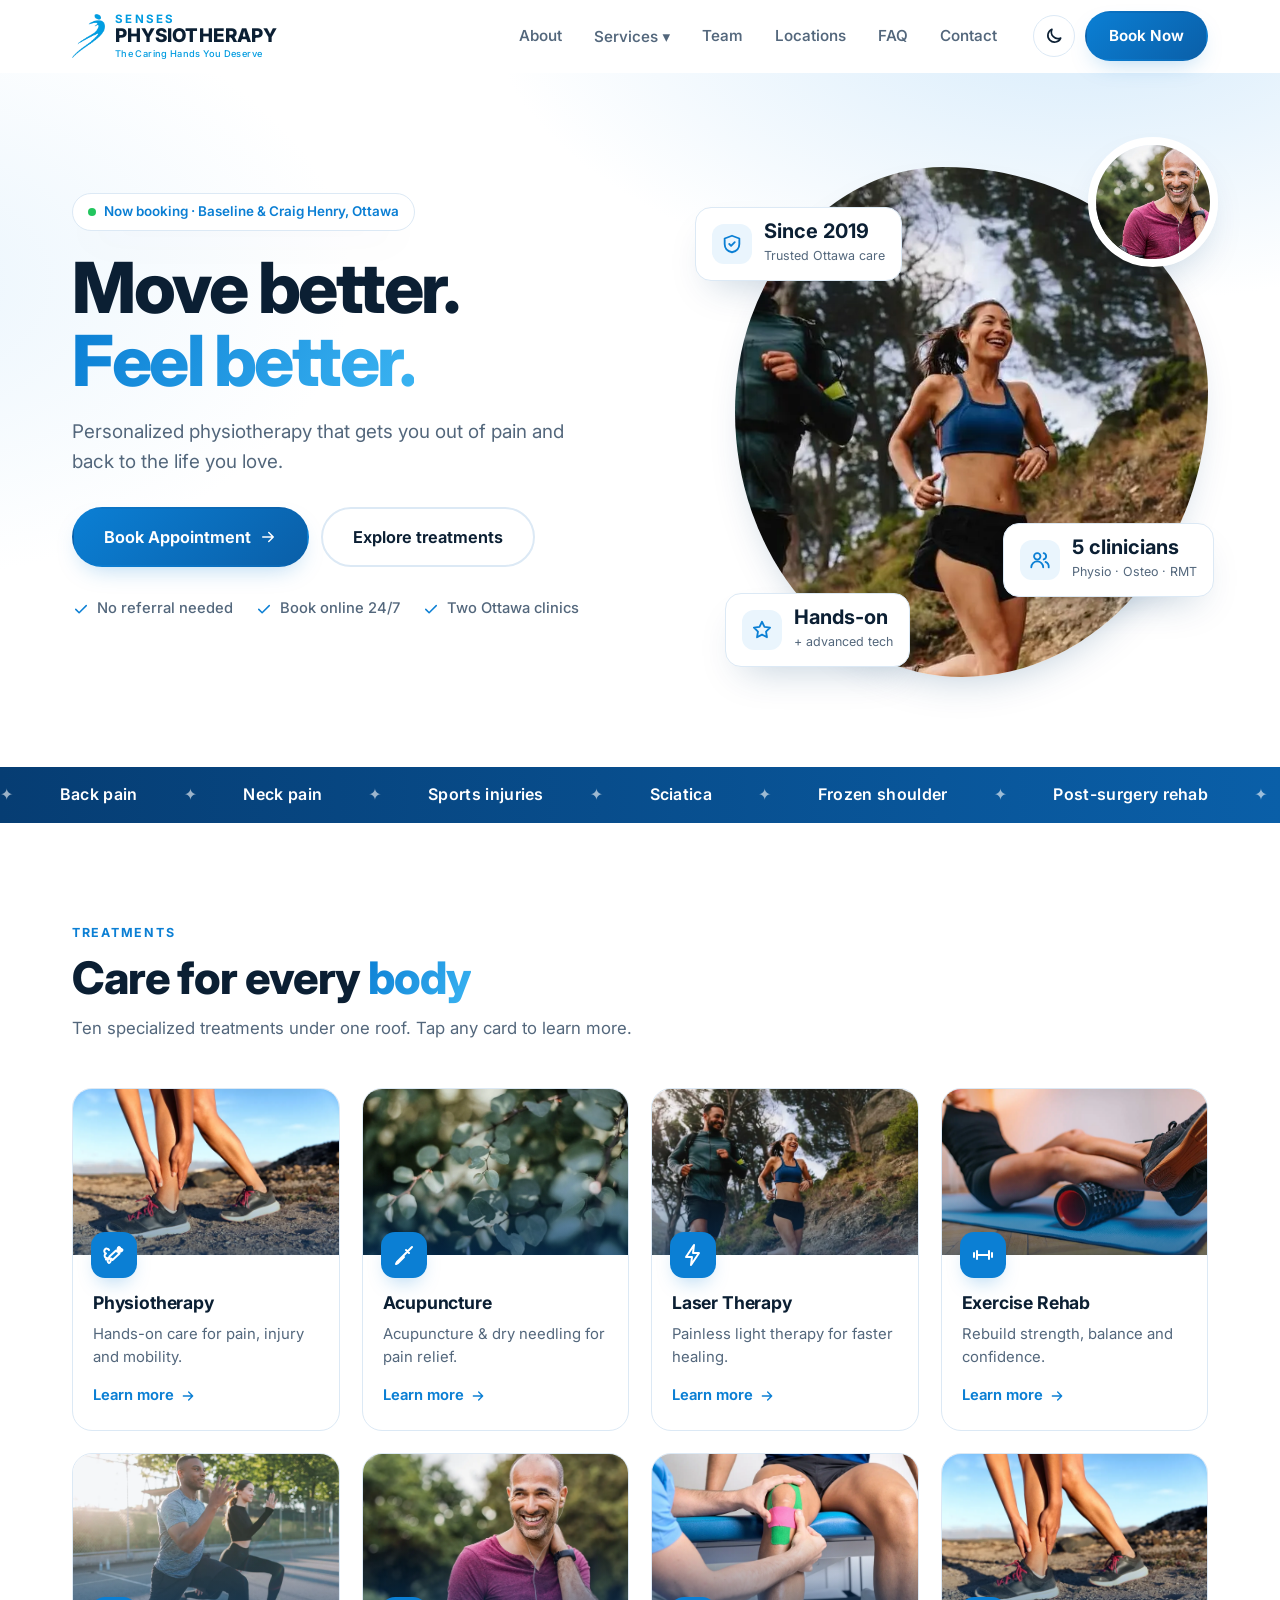
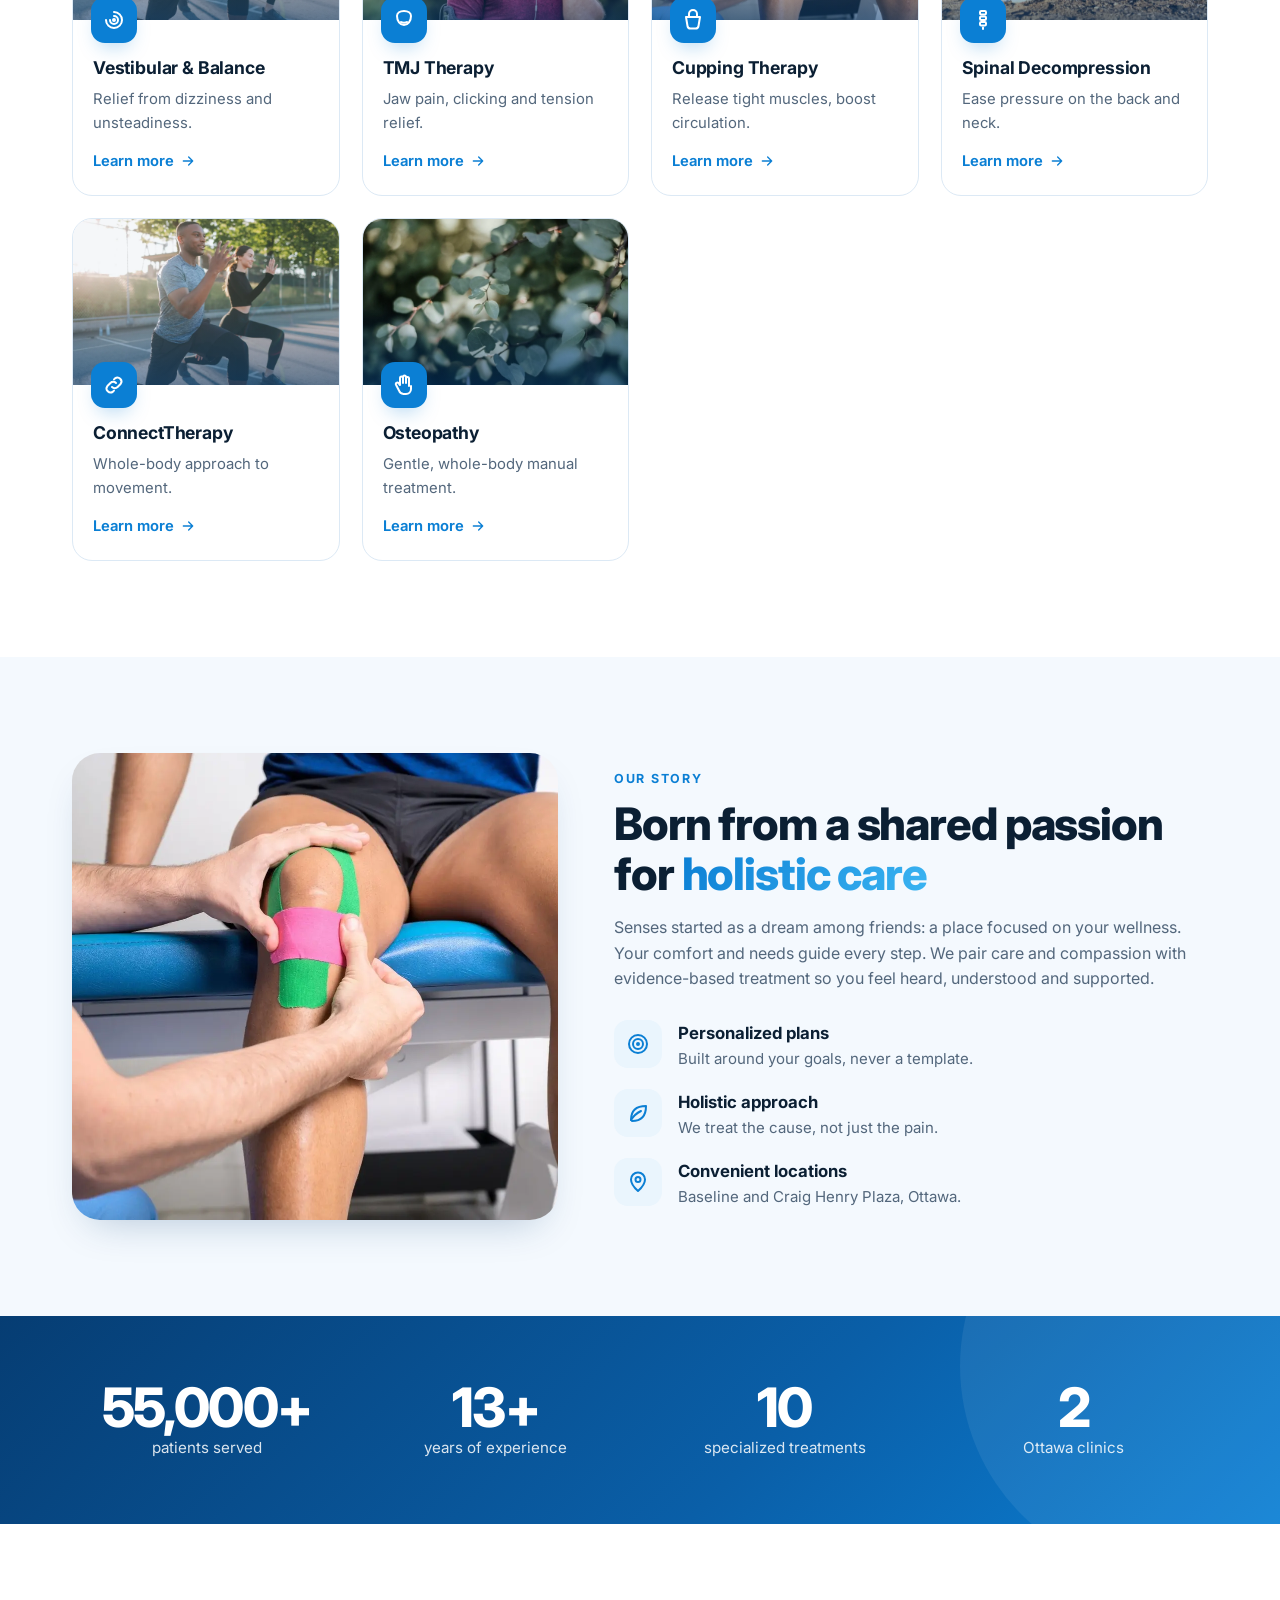
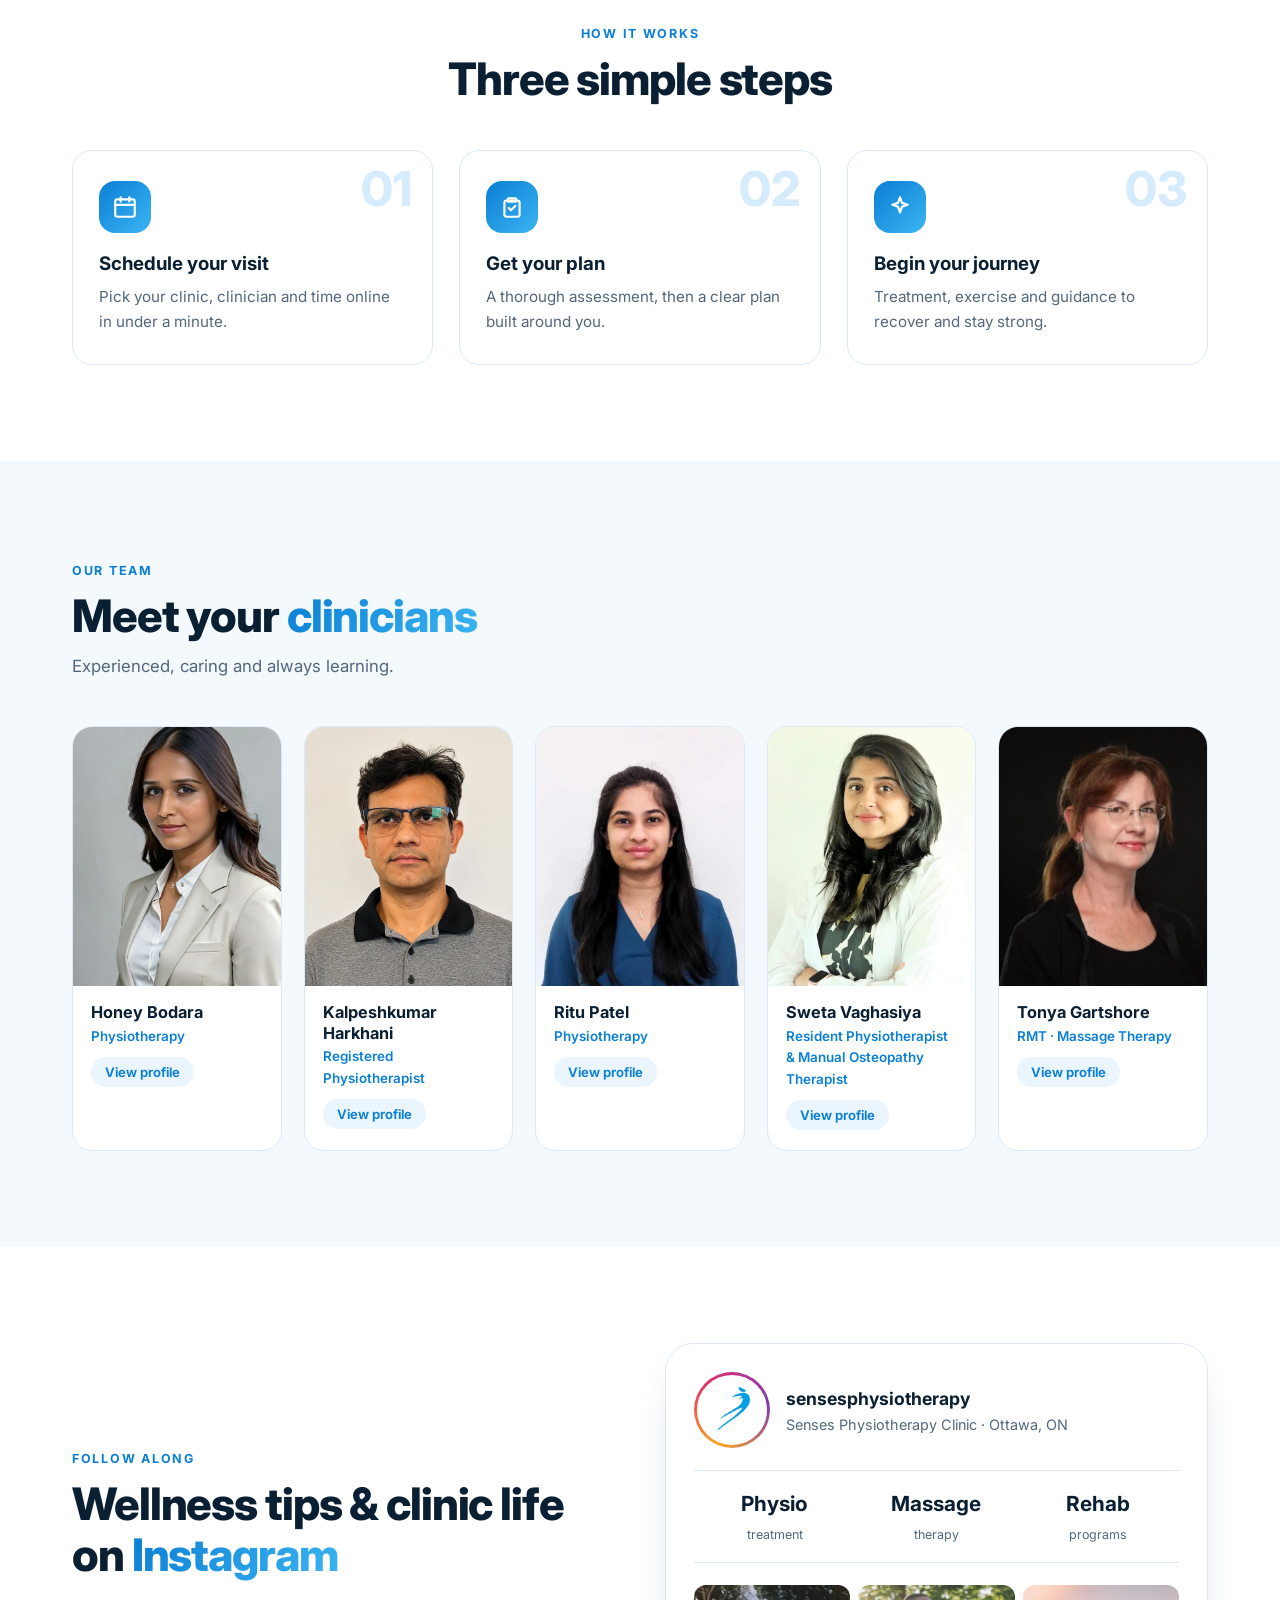
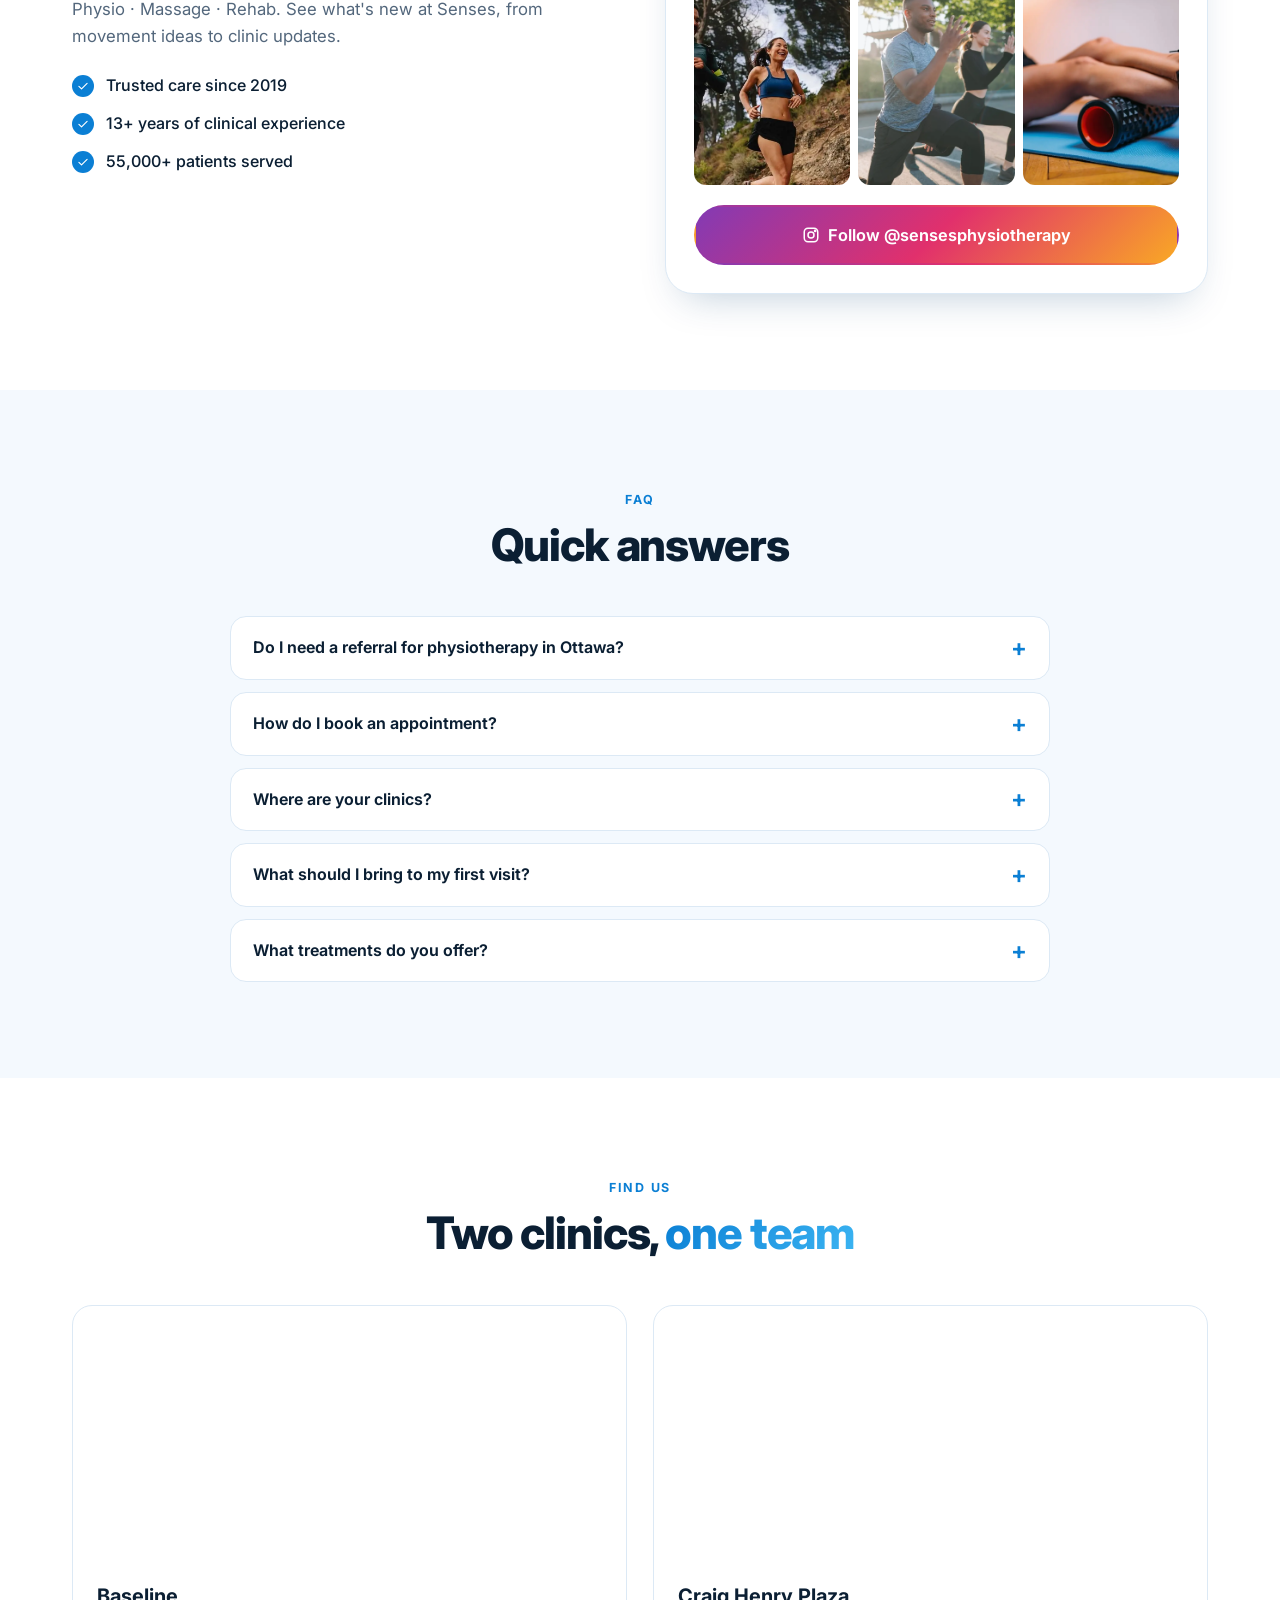
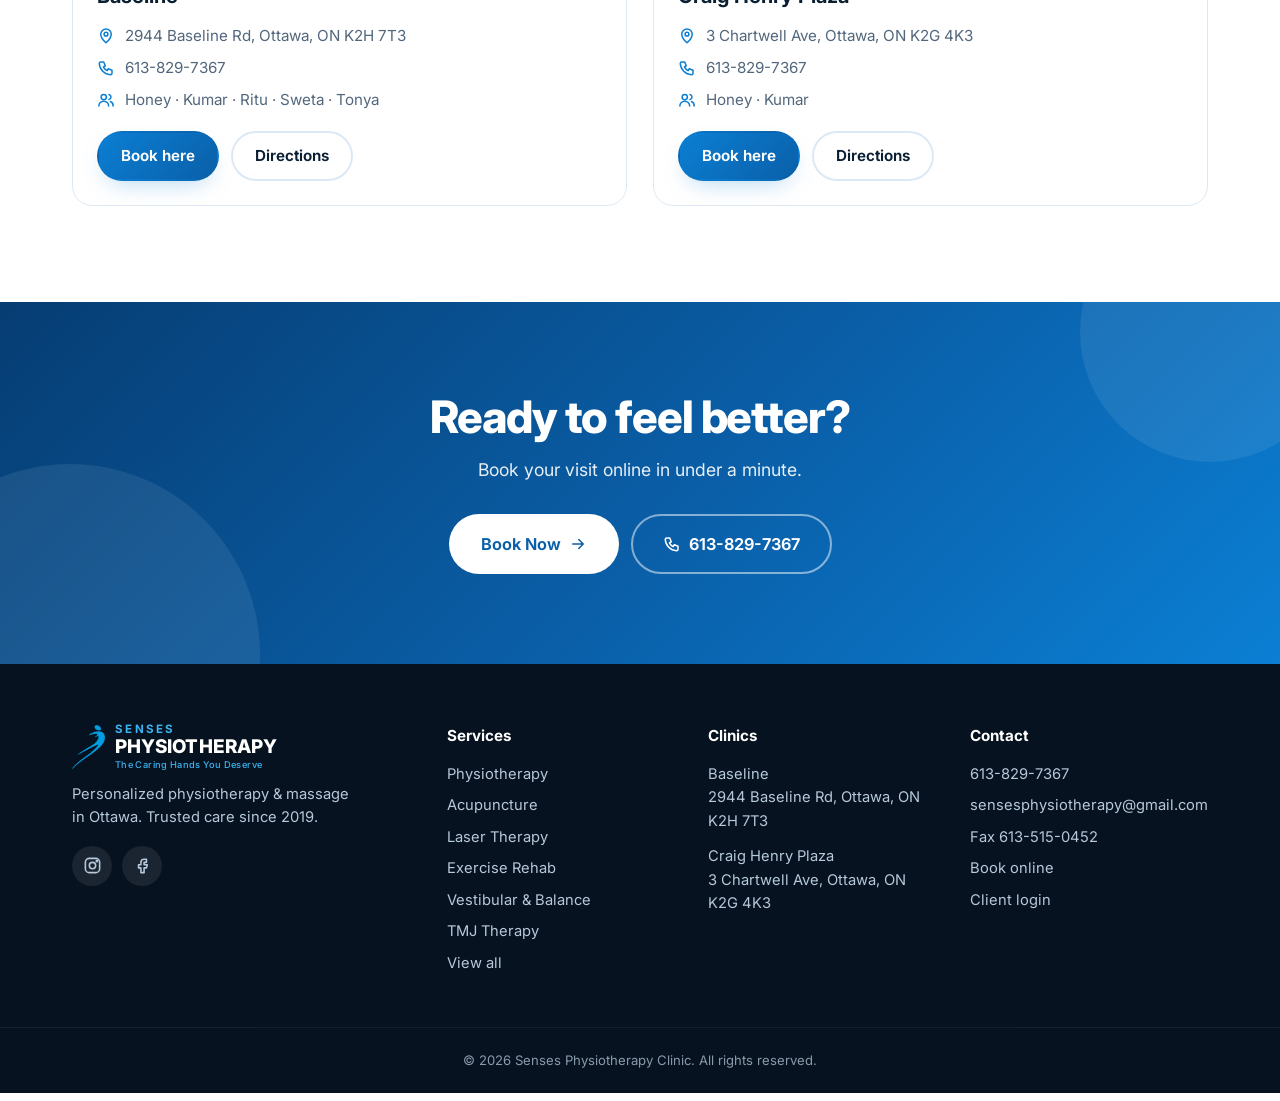
==== index.html @ a59016e7 "Modern Senses Physiotherapy website: blue theme, dark mode, service pages, SEO Co-Authored-By: Claud" ====
<!doctype html>
<html lang="en-CA" data-theme="light">
<head>
<meta charset="utf-8">
<meta name="viewport" content="width=device-width,initial-scale=1">
<title>Senses Physiotherapy Clinic | Physio, Massage &amp; Rehab in Ottawa</title>
<meta name="description" content="Senses Physiotherapy Clinic in Ottawa: physiotherapy, acupuncture, laser therapy, spinal decompression, osteopathy &amp; massage at Baseline and Craig Henry Plaza. Book online 24/7.">
<meta name="robots" content="index,follow,max-image-preview:large">
<link rel="canonical" href="https://sensesphysiotherapy.com/">
<meta name="theme-color" content="#0b7fd4">
<meta name="geo.region" content="CA-ON"><meta name="geo.placename" content="Ottawa">
<meta property="og:type" content="website"><meta property="og:site_name" content="Senses Physiotherapy Clinic">
<meta property="og:title" content="Senses Physiotherapy Clinic | Physio, Massage &amp; Rehab in Ottawa"><meta property="og:description" content="Senses Physiotherapy Clinic in Ottawa: physiotherapy, acupuncture, laser therapy, spinal decompression, osteopathy &amp; massage at Baseline and Craig Henry Plaza. Book online 24/7.">
<meta property="og:url" content="https://sensesphysiotherapy.com/"><meta property="og:image" content="https://sensesphysiotherapy.com/img/og.jpg">
<meta property="og:locale" content="en_CA">
<meta name="twitter:card" content="summary_large_image"><meta name="twitter:title" content="Senses Physiotherapy Clinic | Physio, Massage &amp; Rehab in Ottawa"><meta name="twitter:description" content="Senses Physiotherapy Clinic in Ottawa: physiotherapy, acupuncture, laser therapy, spinal decompression, osteopathy &amp; massage at Baseline and Craig Henry Plaza. Book online 24/7."><meta name="twitter:image" content="https://sensesphysiotherapy.com/img/og.jpg">
<link rel="icon" type="image/png" href="img/favicon.png"><link rel="apple-touch-icon" href="img/apple-touch-icon.png">
<link rel="preconnect" href="https://fonts.googleapis.com"><link rel="preconnect" href="https://fonts.gstatic.com" crossorigin>
<link rel="stylesheet" href="https://fonts.googleapis.com/css2?family=Inter:wght@400;500;600;700;800&display=swap">
<script>try{var t=localStorage.getItem('theme')||(matchMedia('(prefers-color-scheme: dark)').matches?'dark':'light');document.documentElement.setAttribute('data-theme',t)}catch(e){}</script>
<link rel="stylesheet" href="css/style.css">
<script type="application/ld+json">{"@context":"https://schema.org","@graph":[{"@type":["Physiotherapy","MedicalBusiness","LocalBusiness"],"@id":"https://sensesphysiotherapy.com/#baseline","name":"Senses Physiotherapy Clinic - Baseline","url":"https://sensesphysiotherapy.com","telephone":"+16138297367","email":"sensesphysiotherapy@gmail.com","image":"https://sensesphysiotherapy.com/img/og.jpg","logo":"https://sensesphysiotherapy.com/img/icon-512.png","priceRange":"$$","medicalSpecialty":"Physiotherapy","address":{"@type":"PostalAddress","streetAddress":"2944 Baseline Rd","addressLocality":"Ottawa","addressRegion":"ON","postalCode":"K2H 7T3","addressCountry":"CA"},"geo":{"@type":"GeoCoordinates","latitude":45.3323947,"longitude":-75.770038},"areaServed":["Ottawa","Nepean","Barrhaven","Kanata"],"sameAs":["https://www.instagram.com/sensesphysiotherapy/","https://www.facebook.com/profile.php?id=61566591580494"],"potentialAction":{"@type":"ReserveAction","target":"https://kumar.janeapp.com/","name":"Book an appointment"}},{"@type":["Physiotherapy","MedicalBusiness","LocalBusiness"],"@id":"https://sensesphysiotherapy.com/#craig-henry","name":"Senses Physiotherapy Clinic - Craig Henry Plaza","url":"https://sensesphysiotherapy.com","telephone":"+16138297367","email":"sensesphysiotherapy@gmail.com","image":"https://sensesphysiotherapy.com/img/og.jpg","logo":"https://sensesphysiotherapy.com/img/icon-512.png","priceRange":"$$","medicalSpecialty":"Physiotherapy","address":{"@type":"PostalAddress","streetAddress":"3 Chartwell Ave","addressLocality":"Ottawa","addressRegion":"ON","postalCode":"K2G 4K3","addressCountry":"CA"},"geo":{"@type":"GeoCoordinates","latitude":45.3357385,"longitude":-75.7992949},"areaServed":["Ottawa","Nepean","Barrhaven","Kanata"],"sameAs":["https://www.instagram.com/sensesphysiotherapy/","https://www.facebook.com/profile.php?id=61566591580494"],"potentialAction":{"@type":"ReserveAction","target":"https://kumar.janeapp.com/","name":"Book an appointment"}},{"@type":"WebSite","@id":"https://sensesphysiotherapy.com/#website","url":"https://sensesphysiotherapy.com","name":"Senses Physiotherapy Clinic","inLanguage":"en-CA"}]}</script><script type="application/ld+json">{"@context":"https://schema.org","@type":"FAQPage","mainEntity":[{"@type":"Question","name":"Do I need a referral for physiotherapy in Ottawa?","acceptedAnswer":{"@type":"Answer","text":"No. You can book directly online with a registered physiotherapist, no doctor's referral required. Some insurance plans have their own rules, so check yours."}},{"@type":"Question","name":"How do I book an appointment?","acceptedAnswer":{"@type":"Answer","text":"Tap Book Now, choose your clinic and clinician, then pick a time. Booking is available online 24/7 through our secure booking system."}},{"@type":"Question","name":"Where are your clinics?","acceptedAnswer":{"@type":"Answer","text":"Two Ottawa locations: Baseline (2944 Baseline Rd) and Craig Henry Plaza (3 Chartwell Ave)."}},{"@type":"Question","name":"What should I bring to my first visit?","acceptedAnswer":{"@type":"Answer","text":"Comfortable clothing, your health card, any imaging or reports, and your insurance details if you plan to claim."}},{"@type":"Question","name":"What treatments do you offer?","acceptedAnswer":{"@type":"Answer","text":"Physiotherapy, acupuncture, laser therapy, exercise rehab, vestibular & balance therapy, TMJ therapy, cupping, spinal decompression, ConnecTherapy and osteopathy, plus massage therapy."}}]}</script>
</head>
<body>
<a class="skip" href="#main">Skip to content</a><div id="progress"></div>
<header class="nav" id="top"><div class="wrap nav-in">
<a href="./" class="logo" aria-label="Senses Physiotherapy home"><img src="img/logo-mark.webp" width="32" height="42" alt=""><span class="lt"><i>SENSES</i><b>PHYSIOTHERAPY</b><small>The Caring Hands You Deserve</small></span></a>
<nav class="menu" id="menu" aria-label="Main">
<a href="./#about">About</a>
<div class="dd"><button aria-haspopup="true">Services ▾</button><div class="dd-panel"><a href="services/">All services</a><a href="services/physiotherapy/">Physiotherapy</a><a href="services/acupuncture-under-physiotherapy-practice/">Acupuncture</a><a href="services/laser-therapy/">Laser Therapy</a><a href="services/exercise-rehabilitation/">Exercise Rehab</a><a href="services/vestibular-and-balance-physiotherapy/">Vestibular &amp; Balance</a><a href="services/tmj-therapy-temporomandibular-jaw-joint/">TMJ Therapy</a><a href="services/cupping-therapy/">Cupping Therapy</a><a href="services/spinal-decompression-physiotherapy/">Spinal Decompression</a><a href="services/connecttherapy-concept-physiotherapy/">ConnectTherapy</a><a href="services/osteopathy/">Osteopathy</a></div></div>
<a href="./#team">Team</a><a href="./#locations">Locations</a><a href="./#faq">FAQ</a><a href="./#contact">Contact</a>
</nav>
<div class="nav-actions">
<button class="icon-btn" id="theme" aria-label="Toggle dark mode"><svg class="moon" viewBox="0 0 24 24" fill="none" stroke="currentColor" stroke-width="2" stroke-linecap="round" stroke-linejoin="round" aria-hidden="true"><path d="M20 14.5A8 8 0 019.5 4 8 8 0 1020 14.5z"/></svg><svg class="sun" viewBox="0 0 24 24" fill="none" stroke="currentColor" stroke-width="2" stroke-linecap="round" stroke-linejoin="round" aria-hidden="true"><circle cx="12" cy="12" r="4"/><path d="M12 2v2M12 20v2M4.9 4.9l1.4 1.4M17.7 17.7l1.4 1.4M2 12h2M20 12h2M4.9 19.1l1.4-1.4M17.7 6.3l1.4-1.4"/></svg></button>
<a class="btn btn-primary" href="https://kumar.janeapp.com/">Book Now</a>
<button class="icon-btn burger" id="burger" aria-label="Open menu" aria-expanded="false"><svg class="" viewBox="0 0 24 24" fill="none" stroke="currentColor" stroke-width="2" stroke-linecap="round" stroke-linejoin="round" aria-hidden="true"><path d="M4 7h16M4 12h16M4 17h16"/></svg></button>
</div></div></header>
<main id="main">
<section class="hero"><div class="wrap hero-in">
<div><p class="pill rv"><span class="dot"></span> Now booking · Baseline &amp; Craig Henry, Ottawa</p>
<h1 class="rv" style="--d:.08s">Move better.<br><span class="grad">Feel better.</span></h1>
<p class="lead rv" style="--d:.16s">Personalized physiotherapy that gets you out of pain and back to the life you love.</p>
<div class="cta-row rv" style="--d:.24s"><a class="btn btn-primary btn-lg" href="https://kumar.janeapp.com/">Book Appointment <svg class="" viewBox="0 0 24 24" fill="none" stroke="currentColor" stroke-width="2" stroke-linecap="round" stroke-linejoin="round" aria-hidden="true"><path d="M5 12h14M13 6l6 6-6 6"/></svg></a><a class="btn btn-ghost btn-lg" href="#services">Explore treatments</a></div>
<ul class="trust rv" style="--d:.32s"><li><svg class="" viewBox="0 0 24 24" fill="none" stroke="currentColor" stroke-width="2" stroke-linecap="round" stroke-linejoin="round" aria-hidden="true"><path d="M5 12.5l4.5 4.5L19 7.5"/></svg> No referral needed</li><li><svg class="" viewBox="0 0 24 24" fill="none" stroke="currentColor" stroke-width="2" stroke-linecap="round" stroke-linejoin="round" aria-hidden="true"><path d="M5 12.5l4.5 4.5L19 7.5"/></svg> Book online 24/7</li><li><svg class="" viewBox="0 0 24 24" fill="none" stroke="currentColor" stroke-width="2" stroke-linecap="round" stroke-linejoin="round" aria-hidden="true"><path d="M5 12.5l4.5 4.5L19 7.5"/></svg> Two Ottawa clinics</li></ul></div>
<div class="collage rv" style="--d:.15s"><div class="blob"><img src="img/photo4.webp" alt="Active adults exercising outdoors after physiotherapy" width="700" height="467" fetchpriority="high"></div>
<div class="mini"><img src="img/photo5.webp" alt="Smiling patient" width="130" height="130"></div>
<div class="chip c1"><span class="ic"><svg class="" viewBox="0 0 24 24" fill="none" stroke="currentColor" stroke-width="2" stroke-linecap="round" stroke-linejoin="round" aria-hidden="true"><path d="M12 3l8 3v6c0 5-3.5 8-8 9-4.5-1-8-4-8-9V6z"/><path d="M9 12l2 2 4-4"/></svg></span><div><b>Since 2019</b><span>Trusted Ottawa care</span></div></div>
<div class="chip c2"><span class="ic"><svg class="" viewBox="0 0 24 24" fill="none" stroke="currentColor" stroke-width="2" stroke-linecap="round" stroke-linejoin="round" aria-hidden="true"><circle cx="9" cy="8" r="3.5"/><path d="M2.5 20a6.5 6.5 0 0113 0M16 4.6a3.5 3.5 0 010 6.8M18 14a6 6 0 013.5 6"/></svg></span><div><b>5 clinicians</b><span>Physio · Osteo · RMT</span></div></div>
<div class="chip c3"><span class="ic"><svg class="" viewBox="0 0 24 24" fill="none" stroke="currentColor" stroke-width="2" stroke-linecap="round" stroke-linejoin="round" aria-hidden="true"><path d="M12 3l2.7 5.6 6.1.9-4.4 4.3 1 6.1L12 17l-5.4 2.9 1-6.1L3.2 9.5l6.1-.9z"/></svg></span><div><b>Hands-on</b><span>+ advanced tech</span></div></div></div>
</div></section>
<div class="marquee" aria-label="Conditions we treat"><div class="track"><span>Back pain</span><span>Neck pain</span><span>Sports injuries</span><span>Sciatica</span><span>Frozen shoulder</span><span>Post-surgery rehab</span><span>Dizziness & balance</span><span>Jaw pain (TMJ)</span><span>Arthritis</span><span>Tendinopathy</span><span>Posture</span><span>Stress & tension</span><span>Back pain</span><span>Neck pain</span><span>Sports injuries</span><span>Sciatica</span><span>Frozen shoulder</span><span>Post-surgery rehab</span><span>Dizziness & balance</span><span>Jaw pain (TMJ)</span><span>Arthritis</span><span>Tendinopathy</span><span>Posture</span><span>Stress & tension</span></div></div>

<section class="section" id="services"><div class="wrap">
<div class="head rv"><span class="eyebrow">Treatments</span><h2>Care for every <span class="grad">body</span></h2><p>Ten specialized treatments under one roof. Tap any card to learn more.</p></div>
<div class="grid svc"><article class="s-card rv" style="--d:0.00s"><div class="s-img"><img src="img/photo1.webp" alt="Athlete holding ankle in pain, a common physiotherapy case" width="700" height="450" loading="lazy"></div>
<div class="s-body"><span class="s-ic"><svg class="" viewBox="0 0 24 24" fill="none" stroke="currentColor" stroke-width="2" stroke-linecap="round" stroke-linejoin="round" aria-hidden="true"><path d="M7 7a2.5 2.5 0 10-3 3.5 2.5 2.5 0 103.5 3L14 7.5A2.5 2.5 0 1017 4a2.5 2.5 0 103.5 3 2.5 2.5 0 10-3 3.5L10.5 17A2.5 2.5 0 107 20a2.5 2.5 0 10-3-3.5"/></svg></span><h3><a href="services/physiotherapy/">Physiotherapy</a></h3><p>Hands-on care for pain, injury and mobility.</p><span class="more">Learn more <svg class="" viewBox="0 0 24 24" fill="none" stroke="currentColor" stroke-width="2" stroke-linecap="round" stroke-linejoin="round" aria-hidden="true"><path d="M5 12h14M13 6l6 6-6 6"/></svg></span></div></article>
<article class="s-card rv" style="--d:0.08s"><div class="s-img"><img src="img/photo3.webp" alt="Calm green leaves representing balance and healing" width="700" height="450" loading="lazy"></div>
<div class="s-body"><span class="s-ic"><svg class="" viewBox="0 0 24 24" fill="none" stroke="currentColor" stroke-width="2" stroke-linecap="round" stroke-linejoin="round" aria-hidden="true"><path d="M20 4l-9 9M14 7l3 3M11 13l-6 6-1 2 2-1 6-6"/></svg></span><h3><a href="services/acupuncture-under-physiotherapy-practice/">Acupuncture</a></h3><p>Acupuncture &amp; dry needling for pain relief.</p><span class="more">Learn more <svg class="" viewBox="0 0 24 24" fill="none" stroke="currentColor" stroke-width="2" stroke-linecap="round" stroke-linejoin="round" aria-hidden="true"><path d="M5 12h14M13 6l6 6-6 6"/></svg></span></div></article>
<article class="s-card rv" style="--d:0.16s"><div class="s-img"><img src="img/photo4.webp" alt="Two people jogging outdoors, active recovery after injury" width="700" height="450" loading="lazy"></div>
<div class="s-body"><span class="s-ic"><svg class="" viewBox="0 0 24 24" fill="none" stroke="currentColor" stroke-width="2" stroke-linecap="round" stroke-linejoin="round" aria-hidden="true"><path d="M13 2L5 14h6l-1 8 8-12h-6z"/></svg></span><h3><a href="services/laser-therapy/">Laser Therapy</a></h3><p>Painless light therapy for faster healing.</p><span class="more">Learn more <svg class="" viewBox="0 0 24 24" fill="none" stroke="currentColor" stroke-width="2" stroke-linecap="round" stroke-linejoin="round" aria-hidden="true"><path d="M5 12h14M13 6l6 6-6 6"/></svg></span></div></article>
<article class="s-card rv" style="--d:0.24s"><div class="s-img"><img src="img/photo2.webp" alt="Person using a foam roller on an exercise mat" width="700" height="450" loading="lazy"></div>
<div class="s-body"><span class="s-ic"><svg class="" viewBox="0 0 24 24" fill="none" stroke="currentColor" stroke-width="2" stroke-linecap="round" stroke-linejoin="round" aria-hidden="true"><path d="M6 8v8M3 10v4M18 8v8M21 10v4M6 12h12"/></svg></span><h3><a href="services/exercise-rehabilitation/">Exercise Rehab</a></h3><p>Rebuild strength, balance and confidence.</p><span class="more">Learn more <svg class="" viewBox="0 0 24 24" fill="none" stroke="currentColor" stroke-width="2" stroke-linecap="round" stroke-linejoin="round" aria-hidden="true"><path d="M5 12h14M13 6l6 6-6 6"/></svg></span></div></article>
<article class="s-card rv" style="--d:0.00s"><div class="s-img"><img src="img/photo6.webp" alt="Two people doing balanced lunges outdoors" width="700" height="450" loading="lazy"></div>
<div class="s-body"><span class="s-ic"><svg class="" viewBox="0 0 24 24" fill="none" stroke="currentColor" stroke-width="2" stroke-linecap="round" stroke-linejoin="round" aria-hidden="true"><path d="M12 12m-1 0a1 1 0 102 0 1 1 0 10-2 0M12 8a4 4 0 11-4 4M12 4a8 8 0 11-8 8"/></svg></span><h3><a href="services/vestibular-and-balance-physiotherapy/">Vestibular &amp; Balance</a></h3><p>Relief from dizziness and unsteadiness.</p><span class="more">Learn more <svg class="" viewBox="0 0 24 24" fill="none" stroke="currentColor" stroke-width="2" stroke-linecap="round" stroke-linejoin="round" aria-hidden="true"><path d="M5 12h14M13 6l6 6-6 6"/></svg></span></div></article>
<article class="s-card rv" style="--d:0.08s"><div class="s-img"><img src="img/photo5.webp" alt="Smiling man relaxed after jaw and neck treatment" width="700" height="450" loading="lazy"></div>
<div class="s-body"><span class="s-ic"><svg class="" viewBox="0 0 24 24" fill="none" stroke="currentColor" stroke-width="2" stroke-linecap="round" stroke-linejoin="round" aria-hidden="true"><path d="M5 8c0-3 3-5 7-5s7 2 7 5c0 5-3 9-7 9s-7-4-7-9z"/><path d="M9 14c1 1 5 1 6 0"/></svg></span><h3><a href="services/tmj-therapy-temporomandibular-jaw-joint/">TMJ Therapy</a></h3><p>Jaw pain, clicking and tension relief.</p><span class="more">Learn more <svg class="" viewBox="0 0 24 24" fill="none" stroke="currentColor" stroke-width="2" stroke-linecap="round" stroke-linejoin="round" aria-hidden="true"><path d="M5 12h14M13 6l6 6-6 6"/></svg></span></div></article>
<article class="s-card rv" style="--d:0.16s"><div class="s-img"><img src="img/photo7.webp" alt="Therapist applying kinesiology tape to a knee" width="700" height="450" loading="lazy"></div>
<div class="s-body"><span class="s-ic"><svg class="" viewBox="0 0 24 24" fill="none" stroke="currentColor" stroke-width="2" stroke-linecap="round" stroke-linejoin="round" aria-hidden="true"><path d="M5 9h14l-1.5 9a3 3 0 01-3 2.5h-5a3 3 0 01-3-2.5z"/><path d="M8 9V6a4 4 0 018 0v3"/></svg></span><h3><a href="services/cupping-therapy/">Cupping Therapy</a></h3><p>Release tight muscles, boost circulation.</p><span class="more">Learn more <svg class="" viewBox="0 0 24 24" fill="none" stroke="currentColor" stroke-width="2" stroke-linecap="round" stroke-linejoin="round" aria-hidden="true"><path d="M5 12h14M13 6l6 6-6 6"/></svg></span></div></article>
<article class="s-card rv" style="--d:0.24s"><div class="s-img"><img src="img/photo1.webp" alt="Person gripping a painful leg, back and leg pain relief" width="700" height="450" loading="lazy"></div>
<div class="s-body"><span class="s-ic"><svg class="" viewBox="0 0 24 24" fill="none" stroke="currentColor" stroke-width="2" stroke-linecap="round" stroke-linejoin="round" aria-hidden="true"><rect x="9" y="3" width="6" height="3.5" rx="1.2"/><rect x="9" y="8.5" width="6" height="3.5" rx="1.2"/><rect x="9" y="14" width="6" height="3.5" rx="1.2"/><path d="M12 19.5V21"/></svg></span><h3><a href="services/spinal-decompression-physiotherapy/">Spinal Decompression</a></h3><p>Ease pressure on the back and neck.</p><span class="more">Learn more <svg class="" viewBox="0 0 24 24" fill="none" stroke="currentColor" stroke-width="2" stroke-linecap="round" stroke-linejoin="round" aria-hidden="true"><path d="M5 12h14M13 6l6 6-6 6"/></svg></span></div></article>
<article class="s-card rv" style="--d:0.00s"><div class="s-img"><img src="img/photo6.webp" alt="Two people performing lunges, whole-body movement" width="700" height="450" loading="lazy"></div>
<div class="s-body"><span class="s-ic"><svg class="" viewBox="0 0 24 24" fill="none" stroke="currentColor" stroke-width="2" stroke-linecap="round" stroke-linejoin="round" aria-hidden="true"><path d="M10 14a4 4 0 005.6 0l3-3a4 4 0 00-5.6-5.6l-1 1M14 10a4 4 0 00-5.6 0l-3 3A4 4 0 0011 18.6l1-1"/></svg></span><h3><a href="services/connecttherapy-concept-physiotherapy/">ConnectTherapy</a></h3><p>Whole-body approach to movement.</p><span class="more">Learn more <svg class="" viewBox="0 0 24 24" fill="none" stroke="currentColor" stroke-width="2" stroke-linecap="round" stroke-linejoin="round" aria-hidden="true"><path d="M5 12h14M13 6l6 6-6 6"/></svg></span></div></article>
<article class="s-card rv" style="--d:0.08s"><div class="s-img"><img src="img/photo3.webp" alt="Soft green leaves symbolising gentle holistic care" width="700" height="450" loading="lazy"></div>
<div class="s-body"><span class="s-ic"><svg class="" viewBox="0 0 24 24" fill="none" stroke="currentColor" stroke-width="2" stroke-linecap="round" stroke-linejoin="round" aria-hidden="true"><path d="M8 12V5a1.5 1.5 0 013 0v5M11 10V4a1.5 1.5 0 013 0v6M14 10V5.5a1.5 1.5 0 013 0V13M8 12l-1.5-1.8a1.5 1.5 0 00-2.4 1.8L7 17.5A5 5 0 0011.5 21H14a5 5 0 005-5v-3"/></svg></span><h3><a href="services/osteopathy/">Osteopathy</a></h3><p>Gentle, whole-body manual treatment.</p><span class="more">Learn more <svg class="" viewBox="0 0 24 24" fill="none" stroke="currentColor" stroke-width="2" stroke-linecap="round" stroke-linejoin="round" aria-hidden="true"><path d="M5 12h14M13 6l6 6-6 6"/></svg></span></div></article></div></div></section>

<section class="section alt" id="about"><div class="wrap about">
<div class="about-img rv"><img src="img/photo7.webp" alt="Physiotherapist applying kinesiology tape to a patient's knee" width="700" height="467" loading="lazy"></div>
<div class="rv" style="--d:.1s"><span class="eyebrow">Our story</span><h2>Born from a shared passion for <span class="grad">holistic care</span></h2>
<p style="color:var(--mut);margin:16px 0">Senses started as a dream among friends: a place focused on your wellness. Your comfort and needs guide every step. We pair care and compassion with evidence-based treatment so you feel heard, understood and supported.</p>
<div class="points">
<div class="pt"><span class="ic"><svg class="" viewBox="0 0 24 24" fill="none" stroke="currentColor" stroke-width="2" stroke-linecap="round" stroke-linejoin="round" aria-hidden="true"><circle cx="12" cy="12" r="9"/><circle cx="12" cy="12" r="5"/><circle cx="12" cy="12" r="1"/></svg></span><div><h3>Personalized plans</h3><p>Built around your goals, never a template.</p></div></div>
<div class="pt"><span class="ic"><svg class="" viewBox="0 0 24 24" fill="none" stroke="currentColor" stroke-width="2" stroke-linecap="round" stroke-linejoin="round" aria-hidden="true"><path d="M5 19c0-9 5-14 15-14 0 10-5 15-14 15"/><path d="M5 19c3-5 6-7 10-9"/></svg></span><div><h3>Holistic approach</h3><p>We treat the cause, not just the pain.</p></div></div>
<div class="pt"><span class="ic"><svg class="" viewBox="0 0 24 24" fill="none" stroke="currentColor" stroke-width="2" stroke-linecap="round" stroke-linejoin="round" aria-hidden="true"><path d="M12 21s7-6.2 7-11.5A7 7 0 005 9.5C5 14.8 12 21 12 21z"/><circle cx="12" cy="9.5" r="2.5"/></svg></span><div><h3>Convenient locations</h3><p>Baseline and Craig Henry Plaza, Ottawa.</p></div></div></div></div>
</div></section>

<section class="stats"><div class="wrap stat-grid"><div class="rv"><b data-to="55000" data-suf="+">55,000+</b><span>patients served</span></div><div class="rv"><b data-to="13" data-suf="+">13+</b><span>years of experience</span></div><div class="rv"><b data-to="10" data-suf="">10</b><span>specialized treatments</span></div><div class="rv"><b data-to="2" data-suf="">2</b><span>Ottawa clinics</span></div></div></section>

<section class="section"><div class="wrap">
<div class="head center rv"><span class="eyebrow">How it works</span><h2>Three simple steps</h2></div>
<div class="steps">
<div class="step rv"><span class="ic"><svg class="" viewBox="0 0 24 24" fill="none" stroke="currentColor" stroke-width="2" stroke-linecap="round" stroke-linejoin="round" aria-hidden="true"><rect x="3" y="5" width="18" height="16" rx="2"/><path d="M3 10h18M8 3v4M16 3v4"/></svg></span><h3>Schedule your visit</h3><p>Pick your clinic, clinician and time online in under a minute.</p></div>
<div class="step rv" style="--d:.1s"><span class="ic"><svg class="" viewBox="0 0 24 24" fill="none" stroke="currentColor" stroke-width="2" stroke-linecap="round" stroke-linejoin="round" aria-hidden="true"><path d="M9 4h6a1 1 0 011 1v2H8V5a1 1 0 011-1z"/><rect x="5" y="6" width="14" height="15" rx="2"/><path d="M9 13l2 2 4-4"/></svg></span><h3>Get your plan</h3><p>A thorough assessment, then a clear plan built around you.</p></div>
<div class="step rv" style="--d:.2s"><span class="ic"><svg class="" viewBox="0 0 24 24" fill="none" stroke="currentColor" stroke-width="2" stroke-linecap="round" stroke-linejoin="round" aria-hidden="true"><path d="M12 3l1.8 5.2L19 10l-5.2 1.8L12 17l-1.8-5.2L5 10l5.2-1.8z"/></svg></span><h3>Begin your journey</h3><p>Treatment, exercise and guidance to recover and stay strong.</p></div>
</div></div></section>

<section class="section alt" id="team"><div class="wrap">
<div class="head rv"><span class="eyebrow">Our team</span><h2>Meet your <span class="grad">clinicians</span></h2><p>Experienced, caring and always learning.</p></div>
<div class="grid team"><article class="person rv" style="--d:0.00s"><div class="p-img"><img src="img/honey.webp" alt="Honey Bodara, Physiotherapy at Senses Physiotherapy Ottawa" width="320" height="416" loading="lazy"></div>
<div class="p-body"><h3>Honey Bodara</h3><div class="role">Physiotherapy</div><button data-bio="tpl-honey">View profile</button></div></article><article class="person rv" style="--d:0.08s"><div class="p-img"><img src="img/kalpesh.webp" alt="Kalpeshkumar Harkhani, Registered Physiotherapist at Senses Physiotherapy Ottawa" width="320" height="416" loading="lazy"></div>
<div class="p-body"><h3>Kalpeshkumar Harkhani</h3><div class="role">Registered Physiotherapist</div><button data-bio="tpl-kumar">View profile</button></div></article><article class="person rv" style="--d:0.16s"><div class="p-img"><img src="img/ritu.webp" alt="Ritu Patel, Physiotherapy at Senses Physiotherapy Ottawa" width="320" height="416" loading="lazy"></div>
<div class="p-body"><h3>Ritu Patel</h3><div class="role">Physiotherapy</div><button data-bio="tpl-ritu">View profile</button></div></article><article class="person rv" style="--d:0.24s"><div class="p-img"><img src="img/sweta.webp" alt="Sweta Vaghasiya, Resident Physiotherapist &amp; Manual Osteopathy Therapist at Senses Physiotherapy Ottawa" width="320" height="416" loading="lazy"></div>
<div class="p-body"><h3>Sweta Vaghasiya</h3><div class="role">Resident Physiotherapist &amp; Manual Osteopathy Therapist</div><button data-bio="tpl-sweta">View profile</button></div></article><article class="person rv" style="--d:0.32s"><div class="p-img"><img src="img/tonya.webp" alt="Tonya Gartshore, RMT · Massage Therapy at Senses Physiotherapy Ottawa" width="320" height="416" loading="lazy"></div>
<div class="p-body"><h3>Tonya Gartshore</h3><div class="role">RMT · Massage Therapy</div><button data-bio="tpl-tonya">View profile</button></div></article></div></div></section>
<dialog id="bio" aria-label="Clinician profile"><button class="icon-btn dlg-x" aria-label="Close"><svg class="" viewBox="0 0 24 24" fill="none" stroke="currentColor" stroke-width="2" stroke-linecap="round" stroke-linejoin="round" aria-hidden="true"><path d="M6 6l12 12M18 6L6 18"/></svg></button><div id="bio-body"></div></dialog><template id="tpl-honey"><div class="dlg"><img src="img/honey.webp" alt="Honey Bodara" width="320" height="416"><div class="dlg-b"><h3>Honey Bodara</h3><div class="role">Physiotherapy</div><div class="tags"><span>Physiotherapy</span><span>Fitness &amp; Health Promotion</span></div><p>Holds a bachelor&#x27;s degree in Physiotherapy and a Diploma in Fitness and Health Promotion. Dedicated to continually building skills and helping people carry out daily activities within their functional capacity, and supporting healthy individuals in reaching their performance goals.</p><p><b>Clinic:</b> Baseline · Craig Henry</p><a class="btn btn-primary" href="https://kumar.janeapp.com/">Book with us <svg class="" viewBox="0 0 24 24" fill="none" stroke="currentColor" stroke-width="2" stroke-linecap="round" stroke-linejoin="round" aria-hidden="true"><path d="M5 12h14M13 6l6 6-6 6"/></svg></a></div></div></template><template id="tpl-kumar"><div class="dlg"><img src="img/kalpesh.webp" alt="Kalpeshkumar Harkhani" width="320" height="416"><div class="dlg-b"><h3>Kalpeshkumar Harkhani</h3><div class="role">Registered Physiotherapist</div><div class="tags"><span>Orthopedics</span><span>Neurological</span><span>Geriatrics</span><span>Pediatrics</span><span>Acupuncture</span><span>Dry Needling</span><span>Cupping</span><span>Kinesiology Taping</span><span>Mulligan &amp; McKenzie</span></div><p>Kumar is a Registered Physiotherapist with extensive clinical experience in Canada, committed to evidence-based, personalized treatment plans that help patients reach their rehabilitation goals.</p><p>He has treated arthritis, joint-replacement recovery, sciatica, frozen shoulder, tendinopathies, carpal tunnel, stroke, spinal cord injuries, spondylosis, TMJ and more, always treating the body as one connected system.</p><p>Bachelor of Physiotherapy (India, 2006) with advanced Canadian certifications in Acupuncture, Functional Dry Needling, Traditional Cupping, Kinesiology Taping, and Mulligan and McKenzie techniques.</p><p><b>Clinic:</b> Baseline · Craig Henry</p><a class="btn btn-primary" href="https://kumar.janeapp.com/">Book with us <svg class="" viewBox="0 0 24 24" fill="none" stroke="currentColor" stroke-width="2" stroke-linecap="round" stroke-linejoin="round" aria-hidden="true"><path d="M5 12h14M13 6l6 6-6 6"/></svg></a></div></div></template><template id="tpl-ritu"><div class="dlg"><img src="img/ritu.webp" alt="Ritu Patel" width="320" height="416"><div class="dlg-b"><h3>Ritu Patel</h3><div class="role">Physiotherapy</div><div class="tags"><span>Manual Therapy</span><span>Exercise Prescription</span><span>Orthotics &amp; Bracing</span><span>Compression Fitting</span><span>Cupping</span><span>Acupuncture</span><span>Dry Needling</span><span>Vestibular Rehab</span></div><p>Graduated with a Bachelor of Physiotherapy in 2016. Expertise in manual therapy, exercise prescription and comprehensive orthotics assessments, including compression stocking fittings, cupping and taping.</p><p>Her client-centred approach helps reduce pain and improve daily function, empowering clients to take an active part in their own self-management.</p><p><b>Clinic:</b> Baseline</p><a class="btn btn-primary" href="https://kumar.janeapp.com/">Book with us <svg class="" viewBox="0 0 24 24" fill="none" stroke="currentColor" stroke-width="2" stroke-linecap="round" stroke-linejoin="round" aria-hidden="true"><path d="M5 12h14M13 6l6 6-6 6"/></svg></a></div></div></template><template id="tpl-sweta"><div class="dlg"><img src="img/sweta.webp" alt="Sweta Vaghasiya" width="320" height="416"><div class="dlg-b"><h3>Sweta Vaghasiya</h3><div class="role">Resident Physiotherapist &amp; Manual Osteopathy Therapist</div><div class="tags"><span>Osteopathy</span><span>Physiotherapy</span><span>Neuro rehab</span><span>Post-surgical rehab</span><span>Pediatric</span></div><p>Over six years of clinical experience in multi-specialty hospitals and rehabilitation settings. Experienced in orthopedic and neurological conditions, post-surgical rehab, chronic pain and neurorehabilitation.</p><p>Strong background in manual therapy, therapeutic exercise, postural correction and pediatric neurodevelopmental therapy. Her approach is patient-centred and evidence-based, with hands-on technique, movement therapy and education.</p><p><b>Clinic:</b> Baseline</p><a class="btn btn-primary" href="https://kumar.janeapp.com/">Book with us <svg class="" viewBox="0 0 24 24" fill="none" stroke="currentColor" stroke-width="2" stroke-linecap="round" stroke-linejoin="round" aria-hidden="true"><path d="M5 12h14M13 6l6 6-6 6"/></svg></a></div></div></template><template id="tpl-tonya"><div class="dlg"><img src="img/tonya.webp" alt="Tonya Gartshore" width="320" height="416"><div class="dlg-b"><h3>Tonya Gartshore</h3><div class="role">RMT · Massage Therapy</div><div class="tags"><span>Stress &amp; tension</span><span>Relaxation</span><span>Sports</span><span>Myofascial</span><span>Prenatal</span><span>All ages</span></div><p>Experienced Registered Massage Therapist with over 20 years in practice, working in Ottawa West for the past ten years. Graduate of Algonquin College&#x27;s Massage Therapy Intensive program and Toronto&#x27;s Shiatsu School of Canada diploma program.</p><p>Alongside Senses Physio, she also has her own practice, TG Massage Therapy, on Greenbank Rd.</p><p><b>Clinic:</b> Baseline</p><a class="btn btn-primary" href="https://kumar.janeapp.com/">Book with us <svg class="" viewBox="0 0 24 24" fill="none" stroke="currentColor" stroke-width="2" stroke-linecap="round" stroke-linejoin="round" aria-hidden="true"><path d="M5 12h14M13 6l6 6-6 6"/></svg></a></div></div></template>

<section class="section" id="community"><div class="wrap insta">
<div class="rv"><span class="eyebrow">Follow along</span><h2>Wellness tips &amp; clinic life on <span class="grad">Instagram</span></h2>
<p style="color:var(--mut);margin:16px 0 24px;font-size:1.05rem">Physio · Massage · Rehab. See what's new at Senses, from movement ideas to clinic updates.</p>
<ul class="checks"><li><svg class="" viewBox="0 0 24 24" fill="none" stroke="currentColor" stroke-width="2" stroke-linecap="round" stroke-linejoin="round" aria-hidden="true"><path d="M5 12.5l4.5 4.5L19 7.5"/></svg>Trusted care since 2019</li><li><svg class="" viewBox="0 0 24 24" fill="none" stroke="currentColor" stroke-width="2" stroke-linecap="round" stroke-linejoin="round" aria-hidden="true"><path d="M5 12.5l4.5 4.5L19 7.5"/></svg>13+ years of clinical experience</li><li><svg class="" viewBox="0 0 24 24" fill="none" stroke="currentColor" stroke-width="2" stroke-linecap="round" stroke-linejoin="round" aria-hidden="true"><path d="M5 12.5l4.5 4.5L19 7.5"/></svg>55,000+ patients served</li></ul></div>
<div class="ig-card rv" style="--d:.12s"><div class="ig-top"><div class="ig-av"><img src="img/logo-mark.webp" alt="Senses Physiotherapy logo" width="70" height="70" loading="lazy"></div><div><b>sensesphysiotherapy</b><span>Senses Physiotherapy Clinic · Ottawa, ON</span></div></div>
<div class="ig-nums"><div><b>Physio</b><span>treatment</span></div><div><b>Massage</b><span>therapy</span></div><div><b>Rehab</b><span>programs</span></div></div>
<div class="ig-tiles"><a href="https://www.instagram.com/sensesphysiotherapy/" rel="noopener" aria-label="Instagram post"><img src="img/photo4.webp" alt="" width="200" height="200" loading="lazy"></a><a href="https://www.instagram.com/sensesphysiotherapy/" rel="noopener" aria-label="Instagram post"><img src="img/photo6.webp" alt="" width="200" height="200" loading="lazy"></a><a href="https://www.instagram.com/sensesphysiotherapy/" rel="noopener" aria-label="Instagram post"><img src="img/photo2.webp" alt="" width="200" height="200" loading="lazy"></a></div>
<a class="btn btn-ig btn-lg" href="https://www.instagram.com/sensesphysiotherapy/" rel="noopener"><svg class="" viewBox="0 0 24 24" fill="none" stroke="currentColor" stroke-width="2" stroke-linecap="round" stroke-linejoin="round" aria-hidden="true"><rect x="3" y="3" width="18" height="18" rx="5"/><circle cx="12" cy="12" r="4"/><circle cx="17.5" cy="6.5" r=".8" fill="currentColor"/></svg> Follow @sensesphysiotherapy</a></div>
</div></section>

<section class="section alt" id="faq"><div class="wrap"><div class="head center rv"><span class="eyebrow">FAQ</span><h2>Quick answers</h2></div>
<div class="faq"><details class='rv'><summary>Do I need a referral for physiotherapy in Ottawa?</summary><p>No. You can book directly online with a registered physiotherapist, no doctor&#x27;s referral required. Some insurance plans have their own rules, so check yours.</p></details><details class='rv'><summary>How do I book an appointment?</summary><p>Tap Book Now, choose your clinic and clinician, then pick a time. Booking is available online 24/7 through our secure booking system.</p></details><details class='rv'><summary>Where are your clinics?</summary><p>Two Ottawa locations: Baseline (2944 Baseline Rd) and Craig Henry Plaza (3 Chartwell Ave).</p></details><details class='rv'><summary>What should I bring to my first visit?</summary><p>Comfortable clothing, your health card, any imaging or reports, and your insurance details if you plan to claim.</p></details><details class='rv'><summary>What treatments do you offer?</summary><p>Physiotherapy, acupuncture, laser therapy, exercise rehab, vestibular &amp; balance therapy, TMJ therapy, cupping, spinal decompression, ConnecTherapy and osteopathy, plus massage therapy.</p></details></div></div></section>

<section class="section" id="locations"><div class="wrap"><div class="head center rv"><span class="eyebrow">Find us</span><h2>Two clinics, <span class="grad">one team</span></h2></div>
<div class="grid locs">
<article class="loc rv"><iframe loading="lazy" title="Map: Senses Physiotherapy Baseline" src="https://maps.google.com/maps?q=2944+Baseline+Rd+Ottawa+ON&amp;output=embed" referrerpolicy="no-referrer-when-downgrade"></iframe>
<div class="loc-b"><h3>Baseline</h3><ul><li><svg class="" viewBox="0 0 24 24" fill="none" stroke="currentColor" stroke-width="2" stroke-linecap="round" stroke-linejoin="round" aria-hidden="true"><path d="M12 21s7-6.2 7-11.5A7 7 0 005 9.5C5 14.8 12 21 12 21z"/><circle cx="12" cy="9.5" r="2.5"/></svg>2944 Baseline Rd, Ottawa, ON K2H 7T3</li><li><svg class="" viewBox="0 0 24 24" fill="none" stroke="currentColor" stroke-width="2" stroke-linecap="round" stroke-linejoin="round" aria-hidden="true"><path d="M5 4h4l2 5-2.5 1.5a11 11 0 005 5L15 13l5 2v4a2 2 0 01-2 2A16 16 0 013 6a2 2 0 012-2z"/></svg><a href="tel:+16138297367">613-829-7367</a></li><li><svg class="" viewBox="0 0 24 24" fill="none" stroke="currentColor" stroke-width="2" stroke-linecap="round" stroke-linejoin="round" aria-hidden="true"><circle cx="9" cy="8" r="3.5"/><path d="M2.5 20a6.5 6.5 0 0113 0M16 4.6a3.5 3.5 0 010 6.8M18 14a6 6 0 013.5 6"/></svg>Honey · Kumar · Ritu · Sweta · Tonya</li></ul>
<div class="cta-row"><a class="btn btn-primary" href="https://kumar.janeapp.com/locations/baseline-senses-physiotherapy-clinic/book">Book here</a><a class="btn btn-ghost" href="https://www.google.com/maps/place/Senses+Physiotherapy+Clinic/@45.3323947,-75.7726129,17z" rel="noopener">Directions</a></div></div></article>
<article class="loc rv" style="--d:.1s"><iframe loading="lazy" title="Map: Senses Physiotherapy Craig Henry Plaza" src="https://maps.google.com/maps?q=3+Chartwell+Ave+Ottawa+ON&amp;output=embed" referrerpolicy="no-referrer-when-downgrade"></iframe>
<div class="loc-b"><h3>Craig Henry Plaza</h3><ul><li><svg class="" viewBox="0 0 24 24" fill="none" stroke="currentColor" stroke-width="2" stroke-linecap="round" stroke-linejoin="round" aria-hidden="true"><path d="M12 21s7-6.2 7-11.5A7 7 0 005 9.5C5 14.8 12 21 12 21z"/><circle cx="12" cy="9.5" r="2.5"/></svg>3 Chartwell Ave, Ottawa, ON K2G 4K3</li><li><svg class="" viewBox="0 0 24 24" fill="none" stroke="currentColor" stroke-width="2" stroke-linecap="round" stroke-linejoin="round" aria-hidden="true"><path d="M5 4h4l2 5-2.5 1.5a11 11 0 005 5L15 13l5 2v4a2 2 0 01-2 2A16 16 0 013 6a2 2 0 012-2z"/></svg><a href="tel:+16138297367">613-829-7367</a></li><li><svg class="" viewBox="0 0 24 24" fill="none" stroke="currentColor" stroke-width="2" stroke-linecap="round" stroke-linejoin="round" aria-hidden="true"><circle cx="9" cy="8" r="3.5"/><path d="M2.5 20a6.5 6.5 0 0113 0M16 4.6a3.5 3.5 0 010 6.8M18 14a6 6 0 013.5 6"/></svg>Honey · Kumar</li></ul>
<div class="cta-row"><a class="btn btn-primary" href="https://kumar.janeapp.com/locations/craig-henry-plaza-senses-physiotherapy-clinic/book">Book here</a><a class="btn btn-ghost" href="https://www.google.com/maps/place/Senses+Physiotherapy+Clinic/@45.3357385,-75.8018698,17z" rel="noopener">Directions</a></div></div></article>
</div></div></section>
<section class="final"><div class="wrap rv"><h2>Ready to feel better?</h2><p>Book your visit online in under a minute.</p><div class="cta-row"><a class="btn btn-light btn-lg" href="https://kumar.janeapp.com/">Book Now <svg class="" viewBox="0 0 24 24" fill="none" stroke="currentColor" stroke-width="2" stroke-linecap="round" stroke-linejoin="round" aria-hidden="true"><path d="M5 12h14M13 6l6 6-6 6"/></svg></a><a class="btn btn-outline-light btn-lg" href="tel:+16138297367"><svg class="" viewBox="0 0 24 24" fill="none" stroke="currentColor" stroke-width="2" stroke-linecap="round" stroke-linejoin="round" aria-hidden="true"><path d="M5 4h4l2 5-2.5 1.5a11 11 0 005 5L15 13l5 2v4a2 2 0 01-2 2A16 16 0 013 6a2 2 0 012-2z"/></svg> 613-829-7367</a></div></div></section></main><footer id="contact"><div class="wrap foot">
<div><a href="./" class="logo"><img src="img/logo-mark.webp" width="32" height="42" alt="" loading="lazy"><span class="lt"><i>SENSES</i><b>PHYSIOTHERAPY</b><small>The Caring Hands You Deserve</small></span></a>
<p style="margin-top:14px;max-width:290px">Personalized physiotherapy &amp; massage in Ottawa. Trusted care since 2019.</p>
<div class="socials"><a href="https://www.instagram.com/sensesphysiotherapy/" aria-label="Instagram" rel="noopener"><svg class="" viewBox="0 0 24 24" fill="none" stroke="currentColor" stroke-width="2" stroke-linecap="round" stroke-linejoin="round" aria-hidden="true"><rect x="3" y="3" width="18" height="18" rx="5"/><circle cx="12" cy="12" r="4"/><circle cx="17.5" cy="6.5" r=".8" fill="currentColor"/></svg></a><a href="https://www.facebook.com/profile.php?id=61566591580494" aria-label="Facebook" rel="noopener"><svg class="" viewBox="0 0 24 24" fill="none" stroke="currentColor" stroke-width="2" stroke-linecap="round" stroke-linejoin="round" aria-hidden="true"><path d="M14 8h3V4h-3a4 4 0 00-4 4v3H7v4h3v6h4v-6h3l1-4h-4V8z"/></svg></a></div></div>
<div><h4>Services</h4><ul><li><a href="services/physiotherapy/">Physiotherapy</a></li><li><a href="services/acupuncture-under-physiotherapy-practice/">Acupuncture</a></li><li><a href="services/laser-therapy/">Laser Therapy</a></li><li><a href="services/exercise-rehabilitation/">Exercise Rehab</a></li><li><a href="services/vestibular-and-balance-physiotherapy/">Vestibular &amp; Balance</a></li><li><a href="services/tmj-therapy-temporomandibular-jaw-joint/">TMJ Therapy</a></li><li><a href="services/">View all</a></li></ul></div>
<div><h4>Clinics</h4><ul><li>Baseline<br>2944 Baseline Rd, Ottawa, ON K2H 7T3</li><li style="margin-top:12px">Craig Henry Plaza<br>3 Chartwell Ave, Ottawa, ON K2G 4K3</li></ul></div>
<div><h4>Contact</h4><ul><li><a href="tel:+16138297367">613-829-7367</a></li><li><a href="mailto:sensesphysiotherapy@gmail.com">sensesphysiotherapy@gmail.com</a></li><li>Fax 613-515-0452</li><li><a href="https://kumar.janeapp.com/">Book online</a></li><li><a href="https://kumar.janeapp.com/login">Client login</a></li></ul></div>
</div><p class="copy">© <span class="yr">2026</span> Senses Physiotherapy Clinic. All rights reserved.</p></footer>
<a class="btn btn-primary btn-lg float-book" href="https://kumar.janeapp.com/">Book Now <svg class="" viewBox="0 0 24 24" fill="none" stroke="currentColor" stroke-width="2" stroke-linecap="round" stroke-linejoin="round" aria-hidden="true"><path d="M5 12h14M13 6l6 6-6 6"/></svg></a>
<a class="icon-btn to-top" href="#top" aria-label="Back to top"><svg class="" viewBox="0 0 24 24" fill="none" stroke="currentColor" stroke-width="2" stroke-linecap="round" stroke-linejoin="round" aria-hidden="true"><path d="M12 19V5M6 11l6-6 6 6"/></svg></a>
<script src="js/main.js" defer></script>
</body></html>
---- css/style.css ----
:root{
  --p:#0b7fd4;--p2:#0a5fa8;--p3:#063d73;--sky:#3bb4f2;--tint:#eaf5fd;--tint2:#d6ebfb;
  --bg:#fff;--bg2:#f4f9fe;--surf:#fff;--ink:#0b1f33;--mut:#53677c;--line:#dce9f5;
  --glow:rgba(11,127,212,.35);--shadow:0 18px 40px -18px rgba(8,60,110,.28);
  --r:20px;--ease:cubic-bezier(.2,.7,.2,1)
}
:root[data-theme=dark]{
  --p:#3aa7f0;--p2:#5bb8f5;--p3:#0b2a4a;--sky:#7cc9fa;--tint:#0f2236;--tint2:#14304d;
  --bg:#07111e;--bg2:#0a1727;--surf:#0e1d31;--ink:#e8f1fa;--mut:#9db2c8;--line:#1b3049;
  --glow:rgba(58,167,240,.3);--shadow:0 18px 40px -18px rgba(0,0,0,.7)
}
*{box-sizing:border-box;margin:0}
html{scroll-behavior:smooth;scroll-padding-top:84px}
body{font-family:"Inter",system-ui,-apple-system,"Segoe UI",Roboto,sans-serif;background:var(--bg);color:var(--ink);line-height:1.6;-webkit-font-smoothing:antialiased;transition:background .35s,color .35s;overflow-x:hidden}
img{max-width:100%;display:block}
a{color:inherit;text-decoration:none}
.wrap{max-width:1180px;margin:0 auto;padding:0 22px}
.skip{position:absolute;left:-999px;top:8px;background:var(--p);color:#fff;padding:8px 14px;border-radius:8px;z-index:200}.skip:focus{left:8px}
:focus-visible{outline:3px solid var(--sky);outline-offset:3px;border-radius:6px}
#progress{position:fixed;top:0;left:0;height:3px;width:0;background:linear-gradient(90deg,var(--sky),var(--p));z-index:120}

/* NAV */
.nav{position:sticky;top:0;z-index:100;background:color-mix(in srgb,var(--bg) 82%,transparent);backdrop-filter:saturate(1.6) blur(14px);border-bottom:1px solid transparent;transition:.3s}
.nav.scrolled{border-color:var(--line);box-shadow:0 8px 24px -16px rgba(8,60,110,.35)}
.nav-in{display:flex;align-items:center;gap:22px;height:72px}
.logo{display:flex;align-items:center;gap:10px;line-height:1.05}
.logo img{height:44px;width:auto}
.lt{display:block;line-height:1}
.lt i{display:block;font-style:normal;font-weight:700;font-size:.72rem;letter-spacing:.2em;color:#009be0}
.lt b{display:block;font-size:1.18rem;font-weight:800;letter-spacing:.005em;margin-top:2px}
.lt small{display:block;font-size:.58rem;color:#009be0;letter-spacing:.04em;margin-top:3px;font-weight:500}
.menu{display:flex;gap:4px;margin-left:auto;align-items:center}
.menu>a,.dd>button{padding:9px 14px;border-radius:999px;font-weight:550;font-size:.95rem;color:var(--mut);background:none;border:0;cursor:pointer;font-family:inherit;transition:.2s}
.menu>a:hover,.dd>button:hover,.menu>a.active{color:var(--p);background:var(--tint)}
.dd{position:relative}
.dd-panel{position:absolute;top:100%;left:-80px;width:340px;background:var(--surf);border:1px solid var(--line);border-radius:16px;box-shadow:var(--shadow);padding:10px;display:grid;opacity:0;visibility:hidden;transform:translateY(8px);transition:.25s var(--ease)}
.dd:hover .dd-panel,.dd:focus-within .dd-panel{opacity:1;visibility:visible;transform:none}
.dd-panel a{padding:9px 12px;border-radius:10px;font-size:.92rem;font-weight:500}
.dd-panel a:hover{background:var(--tint);color:var(--p)}
.nav-actions{display:flex;gap:10px;align-items:center}
.icon-btn{width:42px;height:42px;border-radius:50%;border:1px solid var(--line);background:var(--surf);color:var(--ink);cursor:pointer;display:grid;place-items:center;transition:.25s}
.icon-btn:hover{border-color:var(--p);color:var(--p);transform:rotate(12deg)}
.icon-btn svg{width:20px;height:20px}
.sun{display:none}[data-theme=dark] .sun{display:block}[data-theme=dark] .moon{display:none}
.burger{display:none}

.btn{display:inline-flex;align-items:center;gap:8px;padding:11px 22px;border-radius:999px;font-weight:650;font-size:.95rem;border:2px solid transparent;cursor:pointer;transition:.28s var(--ease);font-family:inherit;white-space:nowrap}
.btn svg{width:18px;height:18px;transition:transform .25s}
.btn:hover svg{transform:translateX(3px)}
.btn-lg{padding:15px 30px;font-size:1.02rem}
.btn-primary{background:linear-gradient(135deg,var(--p),var(--p2));color:#fff;box-shadow:0 10px 24px -10px var(--glow)}
[data-theme=dark] .btn-primary{color:#04121f}
.btn-primary:hover{transform:translateY(-2px);box-shadow:0 16px 30px -10px var(--glow)}
.btn-ghost{border-color:var(--line);background:var(--surf);color:var(--ink)}
.btn-ghost:hover{border-color:var(--p);color:var(--p);transform:translateY(-2px)}
.btn-light{background:#fff;color:#0a5fa8}.btn-light:hover{transform:translateY(-2px)}
.btn-outline-light{border-color:rgba(255,255,255,.5);color:#fff}.btn-outline-light:hover{background:rgba(255,255,255,.12)}

/* HERO */
.hero{position:relative;padding:64px 0 90px;overflow:hidden;background:radial-gradient(1000px 500px at 85% -10%,var(--tint2),transparent 60%),radial-gradient(800px 500px at -10% 30%,var(--tint),transparent 60%),var(--bg)}
.hero-in{display:grid;grid-template-columns:1.05fr .95fr;gap:56px;align-items:center}
.pill{display:inline-flex;align-items:center;gap:8px;background:var(--surf);border:1px solid var(--line);padding:7px 15px;border-radius:999px;font-size:.84rem;font-weight:600;color:var(--p);margin-bottom:20px;box-shadow:var(--shadow)}
.dot{width:8px;height:8px;border-radius:50%;background:#22c55e;box-shadow:0 0 0 0 rgba(34,197,94,.6);animation:pulse 2s infinite}
@keyframes pulse{70%{box-shadow:0 0 0 10px rgba(34,197,94,0)}100%{box-shadow:0 0 0 0 rgba(34,197,94,0)}}
h1{font-size:clamp(2.5rem,6vw,4.4rem);line-height:1.04;letter-spacing:-.035em;font-weight:800}
h1 .grad,.grad{background:linear-gradient(120deg,var(--p),var(--sky));-webkit-background-clip:text;background-clip:text;color:transparent}
.lead{font-size:1.18rem;color:var(--mut);margin:20px 0 30px;max-width:500px}
.cta-row{display:flex;flex-wrap:wrap;gap:12px}
.trust{display:flex;flex-wrap:wrap;gap:10px 22px;margin-top:30px;list-style:none;padding:0;color:var(--mut);font-size:.92rem;font-weight:500}
.trust li{display:flex;gap:7px;align-items:center}
.trust svg{width:18px;height:18px;color:var(--p)}
.collage{position:relative;height:540px}
.blob{position:absolute;inset:30px 0 0 40px;border-radius:44% 56% 52% 48%/48% 44% 56% 52%;overflow:hidden;box-shadow:var(--shadow);animation:morph 12s ease-in-out infinite}
.blob img{width:100%;height:100%;object-fit:cover}
@keyframes morph{50%{border-radius:56% 44% 46% 54%/54% 56% 44% 46%}}
.chip{position:absolute;background:var(--surf);border:1px solid var(--line);border-radius:16px;padding:12px 16px;box-shadow:var(--shadow);display:flex;gap:12px;align-items:center;animation:float 6s ease-in-out infinite}
.chip b{display:block;font-size:1.25rem;line-height:1.1}.chip span{font-size:.78rem;color:var(--mut)}
.chip .ic{width:40px;height:40px;border-radius:12px;background:var(--tint);color:var(--p);display:grid;place-items:center}
.chip .ic svg{width:22px;height:22px}
.c1{left:0;top:70px}.c2{right:-6px;bottom:80px;animation-delay:-2s}.c3{left:30px;bottom:10px;animation-delay:-4s}
@keyframes float{50%{transform:translateY(-12px)}}
.mini{position:absolute;right:-10px;top:0;width:130px;height:130px;border-radius:50%;border:8px solid var(--bg);overflow:hidden;box-shadow:var(--shadow);animation:float 7s ease-in-out infinite}
.mini img{width:100%;height:100%;object-fit:cover}

.marquee{background:linear-gradient(90deg,var(--p3),var(--p2));color:#fff;padding:15px 0;overflow:hidden;white-space:nowrap}
.track{display:inline-flex;gap:46px;animation:scroll 32s linear infinite;font-weight:600;letter-spacing:.02em}
.track span::before{content:"✦";margin-right:46px;opacity:.6}
.marquee:hover .track{animation-play-state:paused}
@keyframes scroll{to{transform:translateX(-50%)}}

/* SECTIONS */
.section{padding:96px 0}
.section.alt{background:var(--bg2)}
.eyebrow{display:inline-block;color:var(--p);font-weight:700;text-transform:uppercase;letter-spacing:.14em;font-size:.78rem;margin-bottom:10px}
h2{font-size:clamp(1.9rem,4.2vw,2.8rem);letter-spacing:-.025em;line-height:1.12;font-weight:800}
.head{max-width:640px;margin-bottom:46px}
.head p{color:var(--mut);margin-top:12px;font-size:1.05rem}
.head.center{margin-inline:auto;text-align:center}
.grid{display:grid;gap:22px}

/* service cards */
.svc{grid-template-columns:repeat(auto-fill,minmax(250px,1fr))}
.s-card{position:relative;display:flex;flex-direction:column;background:var(--surf);border:1px solid var(--line);border-radius:var(--r);overflow:hidden;transition:.4s var(--ease)}
.s-card:hover{transform:translateY(-8px);box-shadow:var(--shadow);border-color:var(--p)}
.s-img{aspect-ratio:16/10;overflow:hidden;position:relative}
.s-img img{width:100%;height:100%;object-fit:cover;transition:transform .7s var(--ease)}
.s-card:hover .s-img img{transform:scale(1.08)}
.s-img::after{content:"";position:absolute;inset:0;background:linear-gradient(180deg,transparent 50%,rgba(6,61,115,.55))}
.s-body{position:relative}.s-ic{position:absolute;left:18px;top:-23px;z-index:2;width:46px;height:46px;border-radius:14px;background:var(--p);color:#fff;display:grid;place-items:center;box-shadow:0 10px 20px -8px var(--glow)}
[data-theme=dark] .s-ic{color:#04121f}
.s-ic svg{width:24px;height:24px}
.s-body{padding:34px 20px 22px;display:flex;flex-direction:column;gap:6px;flex:1}
.s-body h3{font-size:1.1rem;letter-spacing:-.01em}
.s-body p{color:var(--mut);font-size:.93rem;flex:1}
.more{display:inline-flex;align-items:center;gap:6px;color:var(--p);font-weight:650;font-size:.92rem;margin-top:8px}
.more svg{width:16px;height:16px;transition:transform .25s}
.s-card:hover .more svg{transform:translateX(5px)}
.s-card::before{content:"";position:absolute;inset:0;z-index:3}

/* why */
.why{display:grid;grid-template-columns:1fr 1fr;gap:60px;align-items:center}
.why-img{position:relative}
.why-img>img{border-radius:28px;box-shadow:var(--shadow);aspect-ratio:4/3.4;object-fit:cover;width:100%}
.why-img .chip{right:-14px;bottom:-24px;animation-delay:-1s}
.points{display:grid;gap:18px;margin-top:28px}
.pt{display:flex;gap:16px}
.pt .ic{flex:none;width:48px;height:48px;border-radius:14px;background:var(--tint);color:var(--p);display:grid;place-items:center}
.pt .ic svg{width:24px;height:24px}
.pt h3{font-size:1.05rem}.pt p{color:var(--mut);font-size:.94rem}

/* stats */
.stats{background:linear-gradient(135deg,var(--p3),var(--p2) 60%,var(--p));color:#fff;padding:64px 0;position:relative;overflow:hidden}
.stats::before{content:"";position:absolute;width:420px;height:420px;border-radius:50%;background:rgba(255,255,255,.07);right:-100px;top:-160px}
.stat-grid{display:grid;grid-template-columns:repeat(4,1fr);gap:20px;text-align:center;position:relative}
.stat-grid b{display:block;font-size:clamp(2.2rem,5vw,3.4rem);font-weight:800;letter-spacing:-.03em;line-height:1}
.stat-grid span{opacity:.85;font-size:.95rem}

/* steps */
.steps{display:grid;grid-template-columns:repeat(3,1fr);gap:26px;counter-reset:s;position:relative}
.step{background:var(--surf);border:1px solid var(--line);border-radius:var(--r);padding:30px 26px;position:relative;transition:.35s var(--ease)}
.step:hover{transform:translateY(-6px);box-shadow:var(--shadow)}
.step::before{counter-increment:s;content:"0" counter(s);font-size:3rem;font-weight:800;color:var(--tint2);line-height:1;position:absolute;right:20px;top:14px}
.step .ic{width:52px;height:52px;border-radius:16px;background:linear-gradient(135deg,var(--p),var(--sky));color:#fff;display:grid;place-items:center;margin-bottom:16px}
.step .ic svg{width:26px;height:26px}
.step h3{margin-bottom:6px}.step p{color:var(--mut);font-size:.95rem}

/* team */
.team{grid-template-columns:repeat(auto-fill,minmax(185px,1fr))}
.person{background:var(--surf);border:1px solid var(--line);border-radius:var(--r);overflow:hidden;transition:.4s var(--ease);text-align:left}
.person:hover{transform:translateY(-8px);box-shadow:var(--shadow)}
.p-img{aspect-ratio:4/5;overflow:hidden;background:var(--tint)}
.p-img img{width:100%;height:100%;object-fit:cover;object-position:top;transition:transform .6s var(--ease)}
.person:hover .p-img img{transform:scale(1.06)}
.p-body{padding:16px 18px 20px}
.p-body h3{font-size:1.02rem;line-height:1.25}
.p-body .role{color:var(--p);font-size:.84rem;font-weight:600;margin:3px 0 10px}
.p-body button{background:var(--tint);color:var(--p);border:0;border-radius:999px;padding:7px 14px;font-weight:650;font-size:.82rem;cursor:pointer;font-family:inherit;transition:.2s}
.p-body button:hover{background:var(--p);color:#fff}
dialog{margin:auto;border:0;border-radius:24px;padding:0;max-width:640px;width:calc(100% - 32px);background:var(--surf);color:var(--ink);box-shadow:0 40px 80px -20px rgba(0,0,0,.5)}
dialog::backdrop{background:rgba(4,18,33,.65);backdrop-filter:blur(4px)}
dialog[open]{animation:pop .35s var(--ease)}
@keyframes pop{from{opacity:0;transform:translateY(20px) scale(.97)}}
.dlg{display:grid;grid-template-columns:200px 1fr;max-height:80vh}
.dlg img{height:100%;object-fit:cover;object-position:top}
.dlg-b{padding:28px;overflow:auto}
.dlg-b h3{font-size:1.4rem}.dlg-b .role{color:var(--p);font-weight:600;margin-bottom:12px}
.dlg-b p{color:var(--mut);font-size:.95rem;margin-bottom:10px}
.dlg-x{position:absolute;right:12px;top:12px;z-index:3}
.tags{display:flex;flex-wrap:wrap;gap:6px;margin:12px 0 18px}
.tags span{background:var(--tint);color:var(--p);padding:4px 10px;border-radius:999px;font-size:.78rem;font-weight:600}

/* about */
.about{display:grid;grid-template-columns:.9fr 1.1fr;gap:56px;align-items:center}
.about-img{position:relative}
.about-img img{border-radius:28px;aspect-ratio:1/1;object-fit:cover;width:100%;box-shadow:var(--shadow)}
.quote{margin-top:22px;padding:18px 22px;border-left:4px solid var(--p);background:var(--tint);border-radius:0 16px 16px 0;font-weight:550}

/* instagram */
.insta{display:grid;grid-template-columns:1fr 1fr;gap:50px;align-items:center}
.ig-card{background:var(--surf);border:1px solid var(--line);border-radius:28px;padding:28px;box-shadow:var(--shadow)}
.ig-top{display:flex;gap:16px;align-items:center}
.ig-av{width:76px;height:76px;border-radius:50%;padding:3px;background:conic-gradient(from 200deg,#f9a825,#e1306c,#833ab4,#f9a825)}
.ig-av img{width:100%;height:100%;border-radius:50%;background:#fff;object-fit:contain;padding:8px;border:3px solid var(--surf)}
.ig-top b{display:block;font-size:1.1rem}.ig-top span{color:var(--mut);font-size:.9rem}
.ig-nums{display:grid;grid-template-columns:repeat(3,1fr);text-align:center;margin:22px 0;padding:16px 0;border-block:1px solid var(--line)}
.ig-nums b{display:block;font-size:1.3rem}.ig-nums span{font-size:.78rem;color:var(--mut)}
.ig-tiles{display:grid;grid-template-columns:repeat(3,1fr);gap:8px;margin-bottom:20px}
.ig-tiles img{aspect-ratio:1;object-fit:cover;width:100%;border-radius:12px;transition:.4s var(--ease)}
.ig-tiles a:hover img{transform:scale(1.05) rotate(-1deg)}
.btn-ig{background:linear-gradient(135deg,#833ab4,#e1306c,#f9a825);color:#fff;width:100%;justify-content:center}
.btn-ig:hover{transform:translateY(-2px);box-shadow:0 14px 28px -10px rgba(225,48,108,.5)}

/* faq */
.faq{max-width:820px;margin:0 auto;display:grid;gap:12px}
.faq details{background:var(--surf);border:1px solid var(--line);border-radius:16px;padding:0 22px;transition:.25s}
.faq details[open]{border-color:var(--p);box-shadow:var(--shadow)}
.faq summary{cursor:pointer;list-style:none;padding:18px 0;font-weight:650;display:flex;justify-content:space-between;gap:16px;align-items:center}
.faq summary::-webkit-details-marker{display:none}
.faq summary::after{content:"+";font-size:1.5rem;color:var(--p);transition:transform .3s;line-height:1}
.faq details[open] summary::after{transform:rotate(45deg)}
.faq p{padding:0 0 18px;color:var(--mut)}

/* locations */
.locs{grid-template-columns:1fr 1fr;gap:26px}
.loc{background:var(--surf);border:1px solid var(--line);border-radius:var(--r);overflow:hidden;transition:.35s var(--ease)}
.loc:hover{box-shadow:var(--shadow);transform:translateY(-4px)}
.loc iframe{width:100%;height:250px;border:0;display:block;filter:saturate(.95)}
[data-theme=dark] .loc iframe{filter:invert(.92) hue-rotate(180deg) saturate(.8)}
.loc-b{padding:24px}
.loc-b h3{font-size:1.25rem;margin-bottom:12px}
.loc-b ul{list-style:none;padding:0;display:grid;gap:8px;margin-bottom:18px;color:var(--mut);font-size:.95rem}
.loc-b li{display:flex;gap:10px;align-items:flex-start}
.loc-b li svg{flex:none;width:18px;height:18px;color:var(--p);margin-top:3px}
.loc-b a:not(.btn):hover{color:var(--p)}

/* cta */
.final{position:relative;overflow:hidden;background:linear-gradient(135deg,var(--p3),var(--p2) 55%,var(--p));color:#fff;text-align:center;padding:90px 0}
.final::before,.final::after{content:"";position:absolute;border-radius:50%;background:rgba(255,255,255,.08)}
.final::before{width:380px;height:380px;left:-120px;bottom:-180px}.final::after{width:260px;height:260px;right:-60px;top:-100px}
.final .wrap{position:relative}
.final h2{color:#fff}.final p{opacity:.9;margin:14px 0 30px;font-size:1.1rem}
.final .cta-row{justify-content:center}

/* footer */
footer{background:#06121f;color:#b6c8da;padding-top:60px}
.foot{display:grid;grid-template-columns:1.5fr 1fr 1fr 1fr;gap:36px}
footer .logo{color:#fff}footer .lt i,footer .lt small{color:var(--sky)}
footer h4{color:#fff;margin-bottom:14px;font-size:.95rem}
footer p,footer li{font-size:.92rem;margin-bottom:8px}
footer ul{list-style:none;padding:0}
footer a:hover{color:var(--sky)}
.socials{display:flex;gap:10px;margin-top:16px}
.socials a{width:40px;height:40px;border-radius:50%;background:rgba(255,255,255,.08);display:grid;place-items:center;transition:.25s}
.socials a:hover{background:var(--p);color:#fff;transform:translateY(-3px)}
.socials svg{width:19px;height:19px}
.copy{border-top:1px solid rgba(255,255,255,.08);margin-top:44px;padding:22px;text-align:center;font-size:.82rem;opacity:.75}
.float-book{display:none}
.to-top{position:fixed;right:18px;bottom:22px;z-index:90;opacity:0;pointer-events:none;transform:translateY(10px)}
.to-top.show{opacity:1;pointer-events:auto;transform:none}

/* service page */
.page-hero{position:relative;padding:56px 0 70px;background:radial-gradient(900px 400px at 90% -20%,var(--tint2),transparent 60%),var(--bg2);overflow:hidden}
.crumbs{font-size:.85rem;color:var(--mut);margin-bottom:22px;display:flex;gap:8px;flex-wrap:wrap}
.crumbs a:hover{color:var(--p)}
.ph-in{display:grid;grid-template-columns:1.1fr .9fr;gap:50px;align-items:center}
.ph-img{border-radius:28px;overflow:hidden;box-shadow:var(--shadow);aspect-ratio:4/3;animation:morph2 10s ease-in-out infinite}
.ph-img img{width:100%;height:100%;object-fit:cover}
@keyframes morph2{50%{border-radius:40px 28px 44px 28px}}
.page-hero h1{font-size:clamp(2.1rem,5vw,3.4rem)}
.two{display:grid;grid-template-columns:1.4fr 1fr;gap:44px;align-items:start}
.prose p{color:var(--mut);margin-bottom:16px;font-size:1.04rem}
.checks{list-style:none;padding:0;display:grid;gap:12px;margin:18px 0}
.checks li{display:flex;gap:12px;align-items:flex-start;font-weight:520}
.checks svg{flex:none;width:22px;height:22px;color:#fff;background:var(--p);border-radius:50%;padding:4px;margin-top:2px}
[data-theme=dark] .checks svg{color:#04121f}
.side{position:sticky;top:96px;background:var(--surf);border:1px solid var(--line);border-radius:var(--r);padding:26px;box-shadow:var(--shadow)}
.side h3{margin-bottom:6px}.side p{color:var(--mut);font-size:.93rem;margin-bottom:16px}
.side .btn{width:100%;justify-content:center;margin-bottom:10px}
.others{display:flex;flex-wrap:wrap;gap:10px}
.others a{padding:9px 16px;border-radius:999px;border:1px solid var(--line);background:var(--surf);font-weight:550;font-size:.9rem;transition:.25s}
.others a:hover{background:var(--p);color:#fff;border-color:var(--p);transform:translateY(-2px)}

/* reveal */
.rv{opacity:0;transform:translateY(34px);transition:opacity .8s var(--ease),transform .8s var(--ease);transition-delay:var(--d,0s)}
.rv.in{opacity:1;transform:none}
.js-off .rv{opacity:1;transform:none}

@media(max-width:1000px){
  .hero-in,.why,.about,.insta,.ph-in,.two{grid-template-columns:minmax(0,1fr)}
  .collage{height:440px;max-width:520px;margin:0 auto;width:100%}
  .stat-grid{grid-template-columns:repeat(2,1fr);gap:36px 20px}
  .foot{grid-template-columns:1fr 1fr}
  .side{position:static}
}
@media(max-width:860px){
  .menu{position:fixed;inset:72px 0 auto 0;flex-direction:column;align-items:stretch;background:var(--bg);padding:14px 22px 24px;border-bottom:1px solid var(--line);box-shadow:var(--shadow);transform:translateY(-12px);opacity:0;visibility:hidden;transition:.3s var(--ease);max-height:calc(100vh - 72px);overflow:auto}
  .menu.open{transform:none;opacity:1;visibility:visible}
  .dd-panel{position:static;opacity:1;visibility:visible;transform:none;width:auto;box-shadow:none;border:0;padding:0 0 0 12px;display:none}
  .dd.open .dd-panel{display:grid}
  .dd>button{width:100%;text-align:left}
  .burger{display:grid}
  .nav-actions .btn{display:none}
  .nav-actions{margin-left:auto}
  .menu{margin-left:0}
}
@media(max-width:700px){
  .section{padding:68px 0}
  .steps,.locs{grid-template-columns:minmax(0,1fr)}
  .dlg{grid-template-columns:1fr}.dlg img{height:220px}
  .float-book{display:flex;position:fixed;left:14px;right:14px;bottom:14px;z-index:95;justify-content:center;box-shadow:0 12px 30px -6px var(--glow)}
  body{padding-bottom:80px}
  .to-top{bottom:84px}
  .foot{grid-template-columns:1fr}
  .chip.c3{display:none}
  .team{grid-template-columns:repeat(2,minmax(0,1fr));gap:12px}
  .p-body{padding:12px 12px 16px}.p-body h3{font-size:.92rem}.p-body .role{font-size:.76rem}
  .services-note{display:none}
  .collage{height:400px}
}
@media(prefers-reduced-motion:reduce){*,*::before,*::after{animation:none!important;transition:none!important}.rv{opacity:1;transform:none}html{scroll-behavior:auto}}

.hero-in>*,.why>*,.about>*,.insta>*,.ph-in>*,.two>*,.grid>*{min-width:0}
.ig-top div:last-child{min-width:0}.ig-top span{display:block;overflow-wrap:anywhere}
h1,h2,h3{overflow-wrap:anywhere}
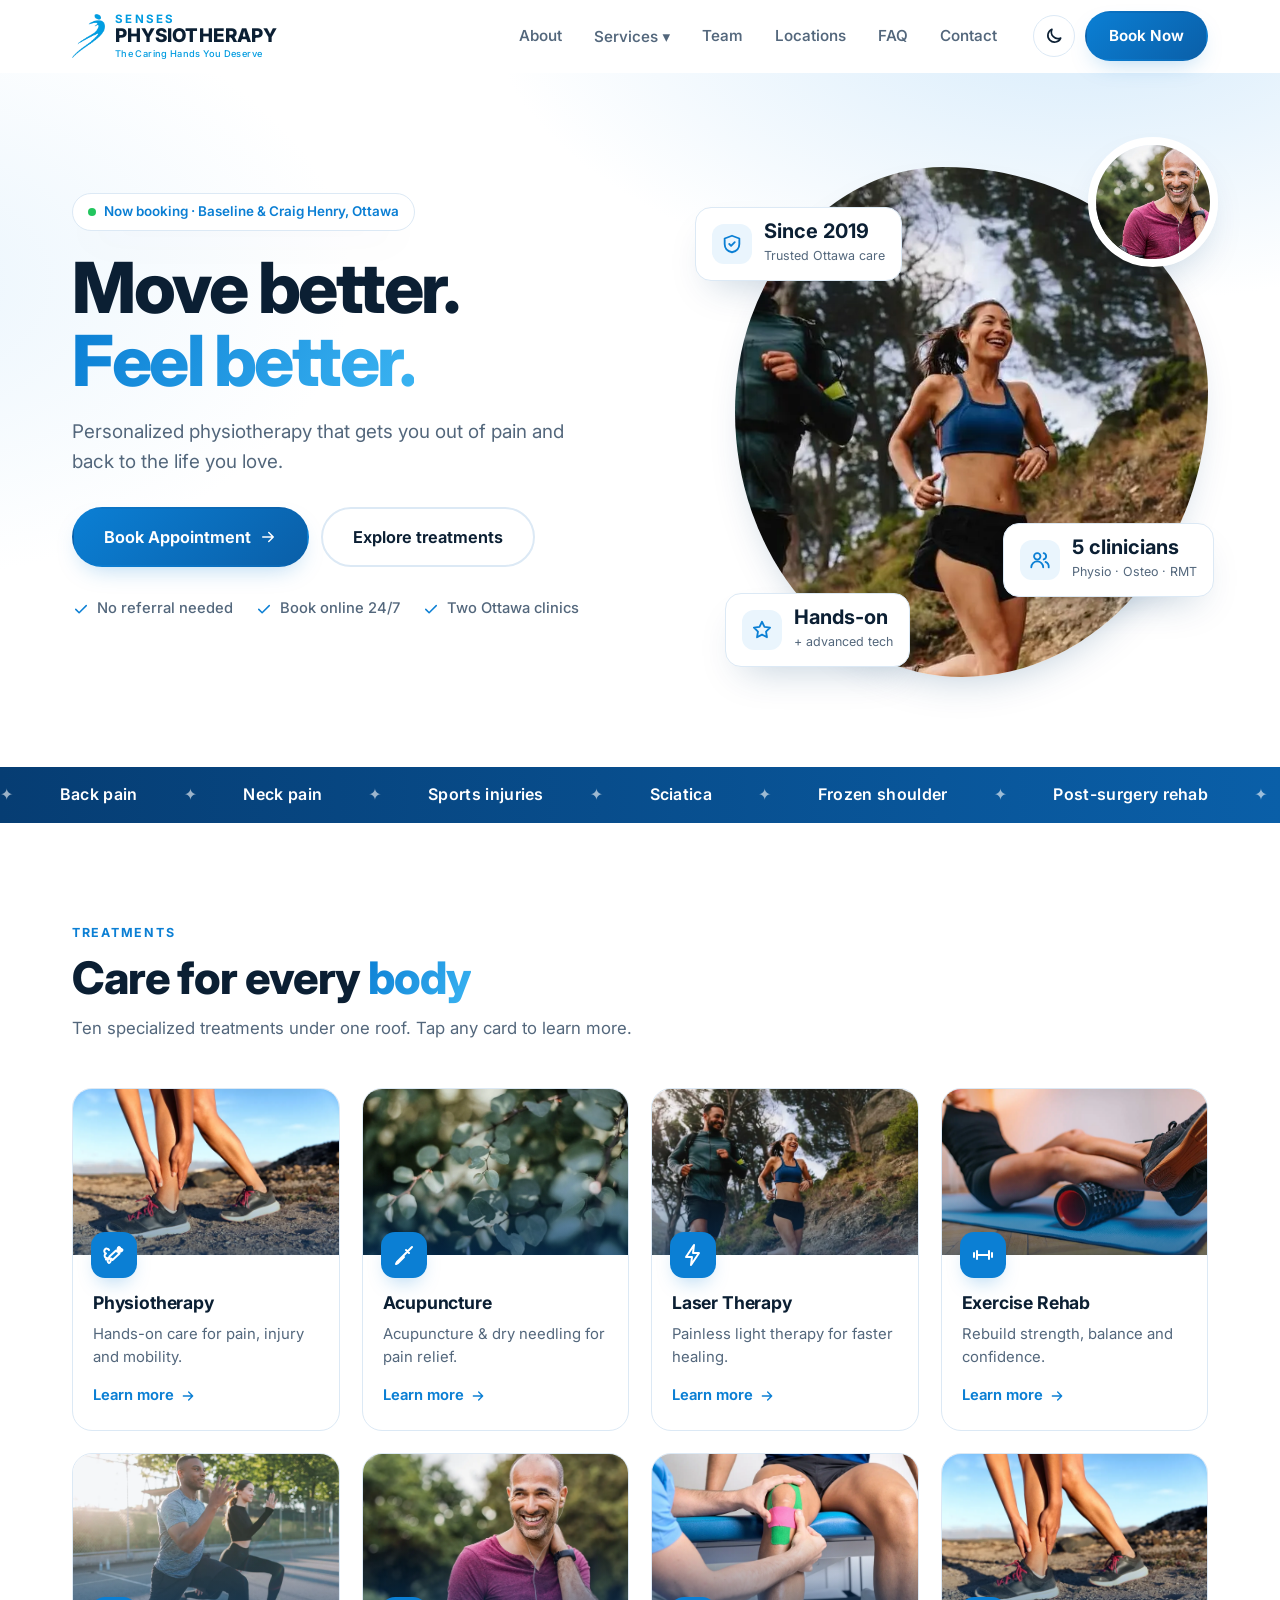
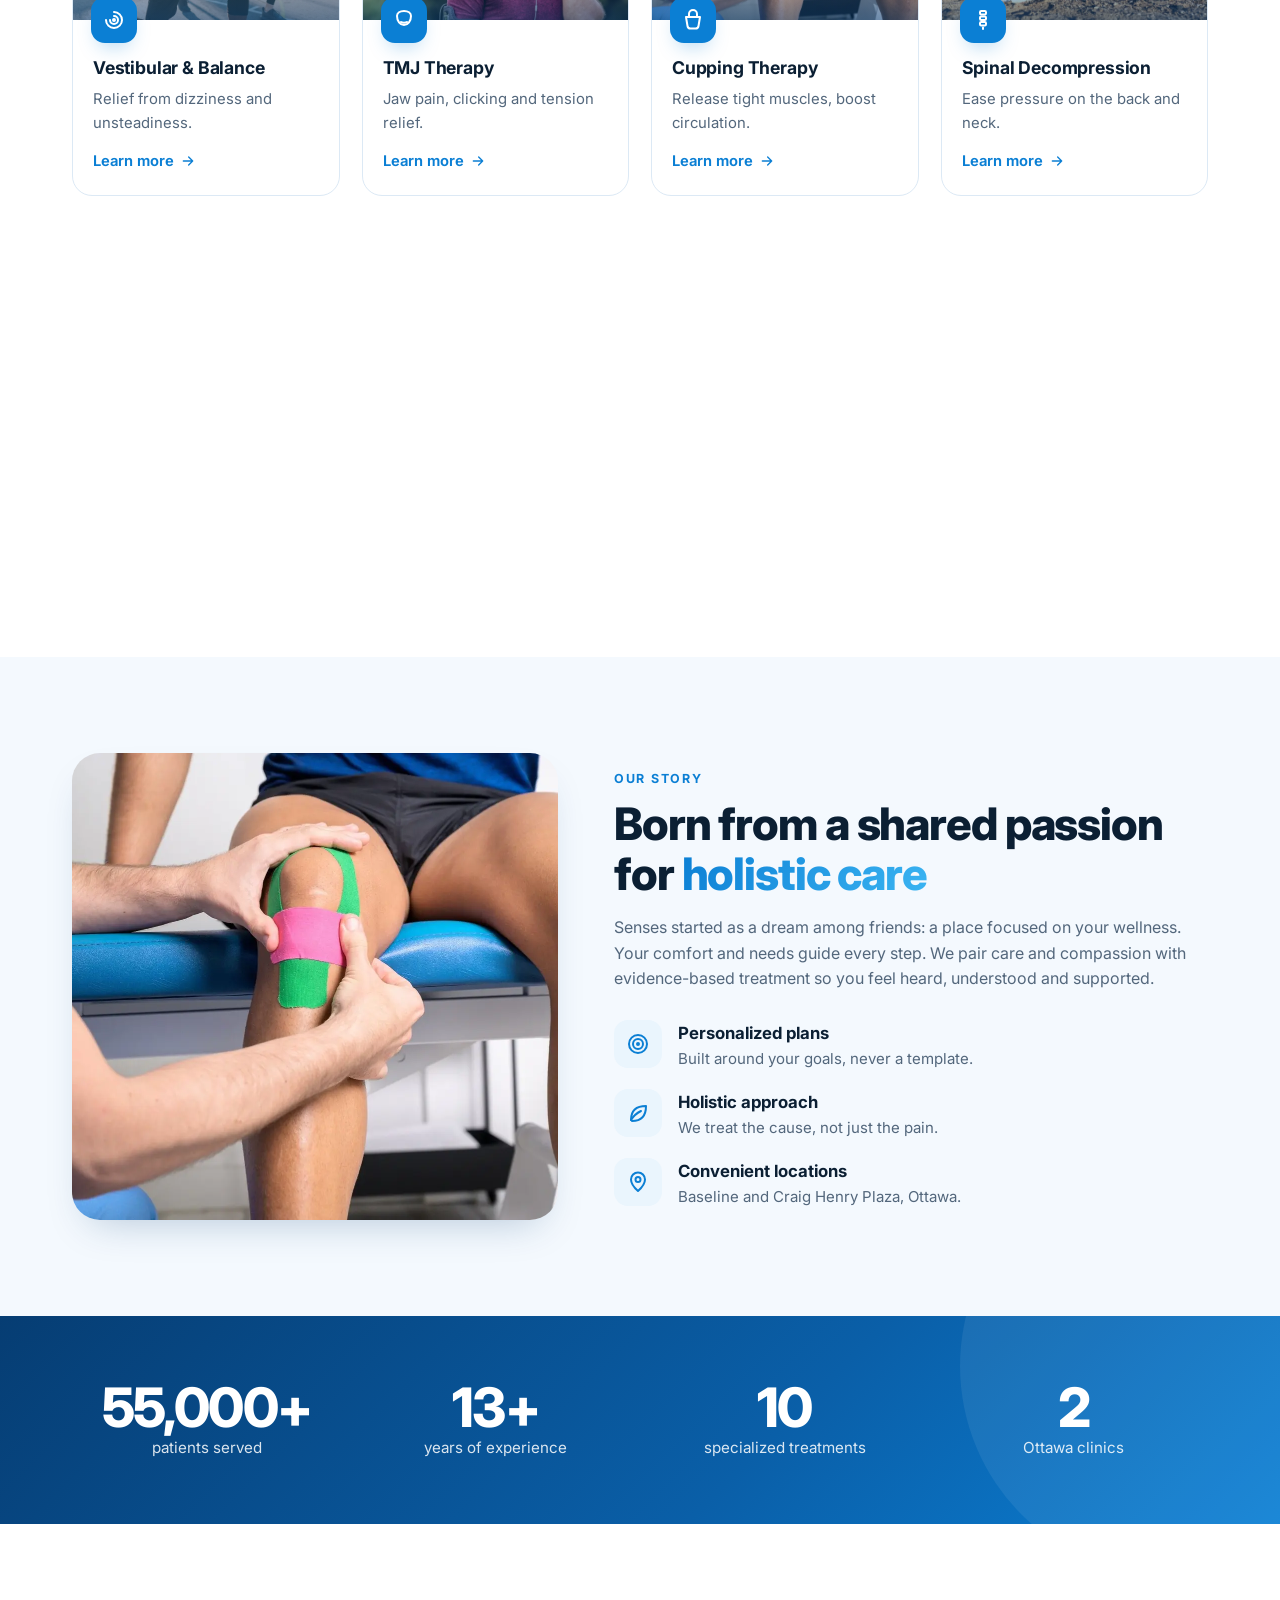
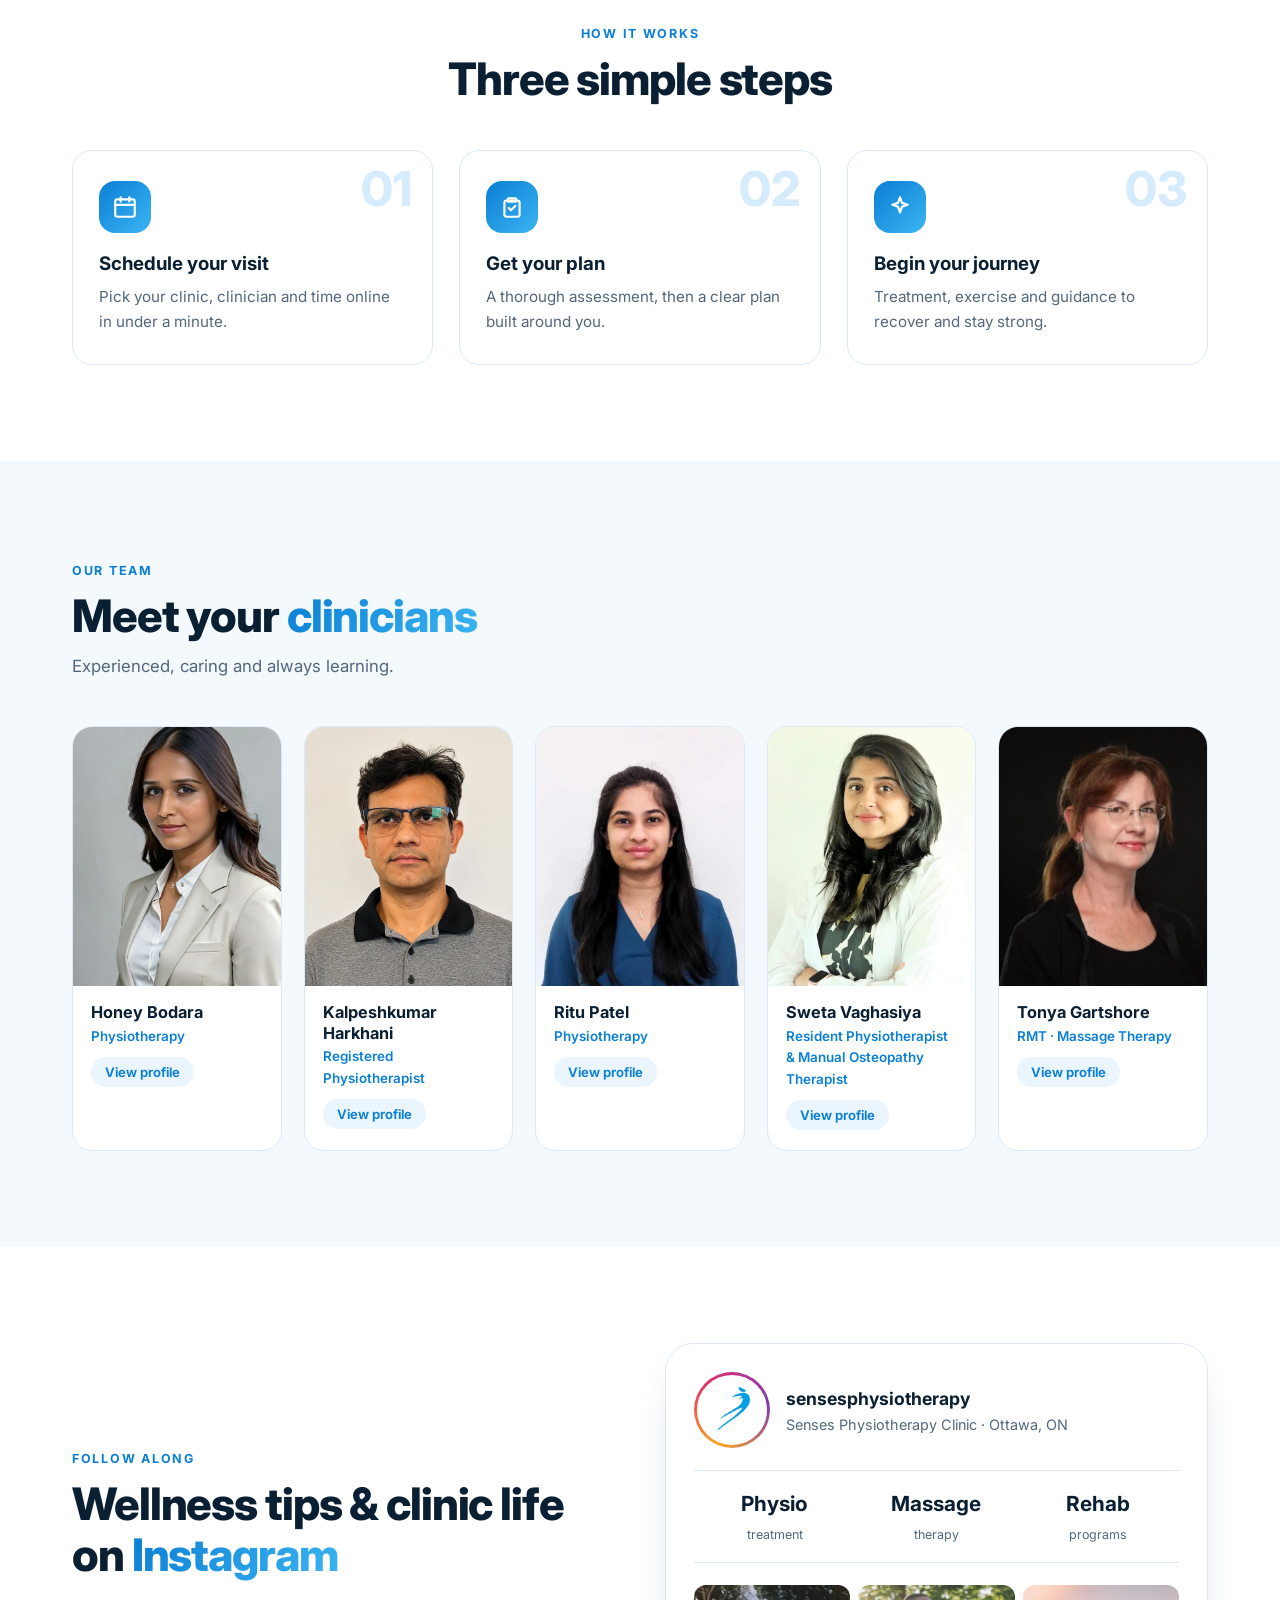
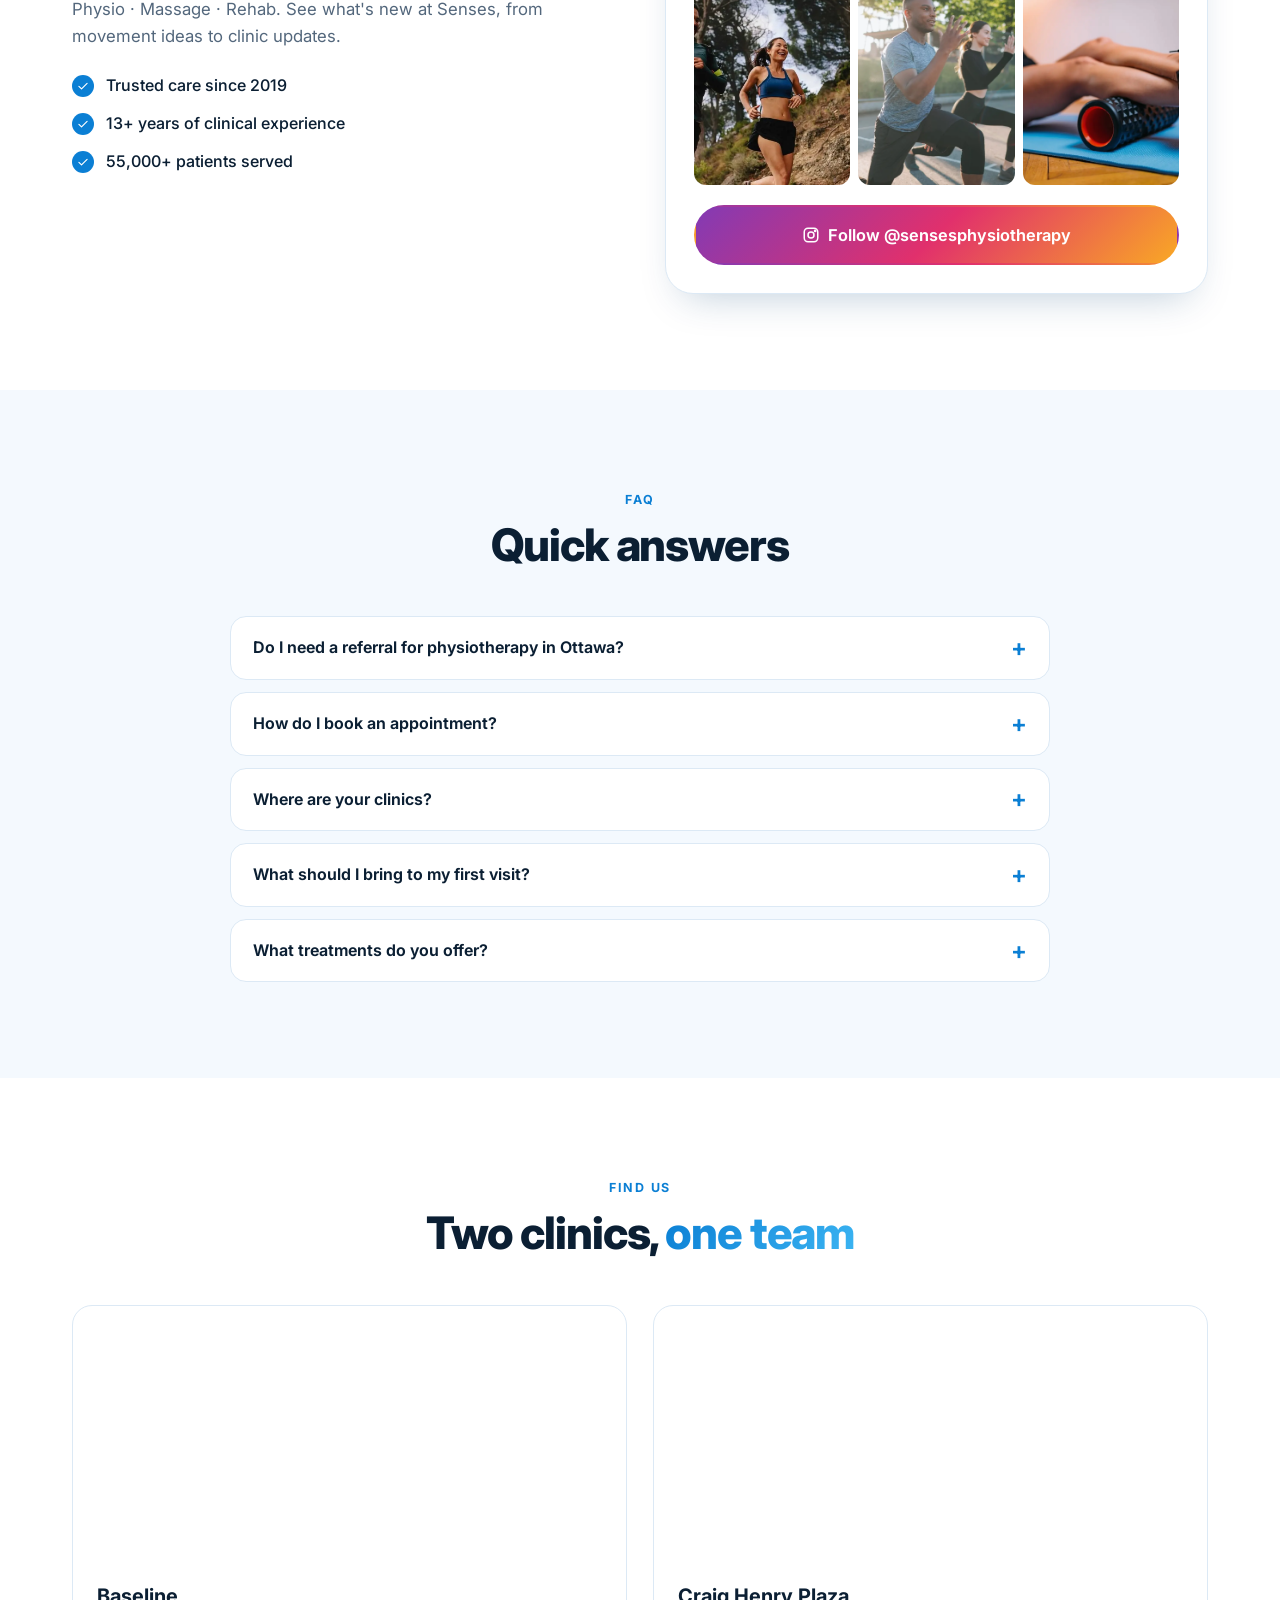
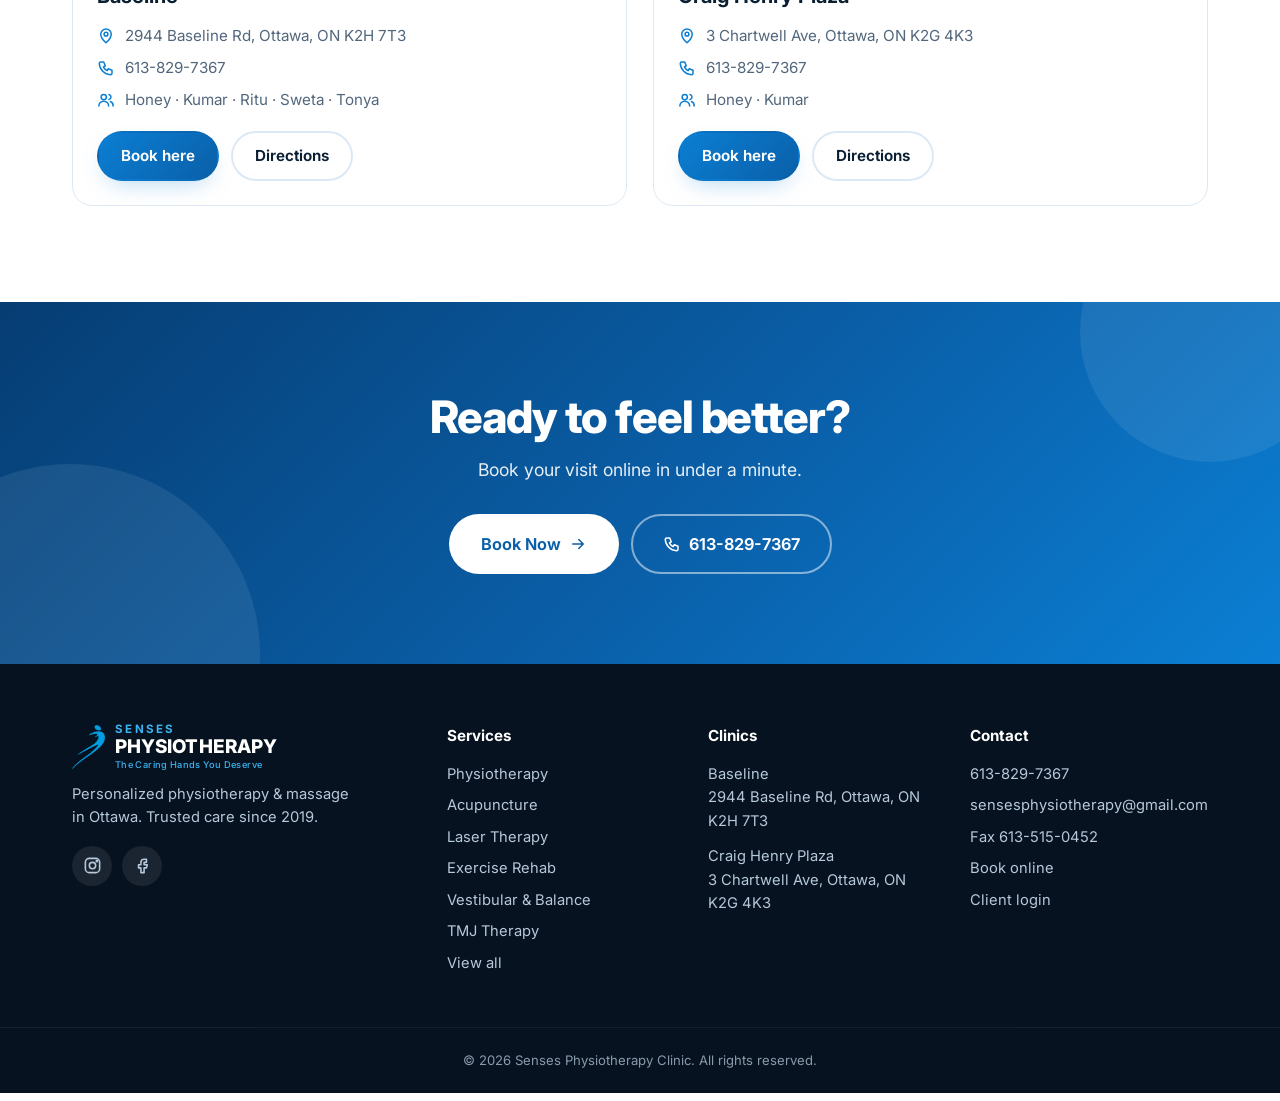
==== commit 43f043fa: "Fix: make entire service card clickable Co-Authored-By: Claude Sonnet 5.5 <noreply@anthropic.com>" ====
--- a/index.html
+++ b/index.html
@@ -52,26 +52,26 @@
 
 <section class="section" id="services"><div class="wrap">
 <div class="head rv"><span class="eyebrow">Treatments</span><h2>Care for every <span class="grad">body</span></h2><p>Ten specialized treatments under one roof. Tap any card to learn more.</p></div>
-<div class="grid svc"><article class="s-card rv" style="--d:0.00s"><div class="s-img"><img src="img/photo1.webp" alt="Athlete holding ankle in pain, a common physiotherapy case" width="700" height="450" loading="lazy"></div>
-<div class="s-body"><span class="s-ic"><svg class="" viewBox="0 0 24 24" fill="none" stroke="currentColor" stroke-width="2" stroke-linecap="round" stroke-linejoin="round" aria-hidden="true"><path d="M7 7a2.5 2.5 0 10-3 3.5 2.5 2.5 0 103.5 3L14 7.5A2.5 2.5 0 1017 4a2.5 2.5 0 103.5 3 2.5 2.5 0 10-3 3.5L10.5 17A2.5 2.5 0 107 20a2.5 2.5 0 10-3-3.5"/></svg></span><h3><a href="services/physiotherapy/">Physiotherapy</a></h3><p>Hands-on care for pain, injury and mobility.</p><span class="more">Learn more <svg class="" viewBox="0 0 24 24" fill="none" stroke="currentColor" stroke-width="2" stroke-linecap="round" stroke-linejoin="round" aria-hidden="true"><path d="M5 12h14M13 6l6 6-6 6"/></svg></span></div></article>
-<article class="s-card rv" style="--d:0.08s"><div class="s-img"><img src="img/photo3.webp" alt="Calm green leaves representing balance and healing" width="700" height="450" loading="lazy"></div>
-<div class="s-body"><span class="s-ic"><svg class="" viewBox="0 0 24 24" fill="none" stroke="currentColor" stroke-width="2" stroke-linecap="round" stroke-linejoin="round" aria-hidden="true"><path d="M20 4l-9 9M14 7l3 3M11 13l-6 6-1 2 2-1 6-6"/></svg></span><h3><a href="services/acupuncture-under-physiotherapy-practice/">Acupuncture</a></h3><p>Acupuncture &amp; dry needling for pain relief.</p><span class="more">Learn more <svg class="" viewBox="0 0 24 24" fill="none" stroke="currentColor" stroke-width="2" stroke-linecap="round" stroke-linejoin="round" aria-hidden="true"><path d="M5 12h14M13 6l6 6-6 6"/></svg></span></div></article>
-<article class="s-card rv" style="--d:0.16s"><div class="s-img"><img src="img/photo4.webp" alt="Two people jogging outdoors, active recovery after injury" width="700" height="450" loading="lazy"></div>
-<div class="s-body"><span class="s-ic"><svg class="" viewBox="0 0 24 24" fill="none" stroke="currentColor" stroke-width="2" stroke-linecap="round" stroke-linejoin="round" aria-hidden="true"><path d="M13 2L5 14h6l-1 8 8-12h-6z"/></svg></span><h3><a href="services/laser-therapy/">Laser Therapy</a></h3><p>Painless light therapy for faster healing.</p><span class="more">Learn more <svg class="" viewBox="0 0 24 24" fill="none" stroke="currentColor" stroke-width="2" stroke-linecap="round" stroke-linejoin="round" aria-hidden="true"><path d="M5 12h14M13 6l6 6-6 6"/></svg></span></div></article>
-<article class="s-card rv" style="--d:0.24s"><div class="s-img"><img src="img/photo2.webp" alt="Person using a foam roller on an exercise mat" width="700" height="450" loading="lazy"></div>
-<div class="s-body"><span class="s-ic"><svg class="" viewBox="0 0 24 24" fill="none" stroke="currentColor" stroke-width="2" stroke-linecap="round" stroke-linejoin="round" aria-hidden="true"><path d="M6 8v8M3 10v4M18 8v8M21 10v4M6 12h12"/></svg></span><h3><a href="services/exercise-rehabilitation/">Exercise Rehab</a></h3><p>Rebuild strength, balance and confidence.</p><span class="more">Learn more <svg class="" viewBox="0 0 24 24" fill="none" stroke="currentColor" stroke-width="2" stroke-linecap="round" stroke-linejoin="round" aria-hidden="true"><path d="M5 12h14M13 6l6 6-6 6"/></svg></span></div></article>
-<article class="s-card rv" style="--d:0.00s"><div class="s-img"><img src="img/photo6.webp" alt="Two people doing balanced lunges outdoors" width="700" height="450" loading="lazy"></div>
-<div class="s-body"><span class="s-ic"><svg class="" viewBox="0 0 24 24" fill="none" stroke="currentColor" stroke-width="2" stroke-linecap="round" stroke-linejoin="round" aria-hidden="true"><path d="M12 12m-1 0a1 1 0 102 0 1 1 0 10-2 0M12 8a4 4 0 11-4 4M12 4a8 8 0 11-8 8"/></svg></span><h3><a href="services/vestibular-and-balance-physiotherapy/">Vestibular &amp; Balance</a></h3><p>Relief from dizziness and unsteadiness.</p><span class="more">Learn more <svg class="" viewBox="0 0 24 24" fill="none" stroke="currentColor" stroke-width="2" stroke-linecap="round" stroke-linejoin="round" aria-hidden="true"><path d="M5 12h14M13 6l6 6-6 6"/></svg></span></div></article>
-<article class="s-card rv" style="--d:0.08s"><div class="s-img"><img src="img/photo5.webp" alt="Smiling man relaxed after jaw and neck treatment" width="700" height="450" loading="lazy"></div>
-<div class="s-body"><span class="s-ic"><svg class="" viewBox="0 0 24 24" fill="none" stroke="currentColor" stroke-width="2" stroke-linecap="round" stroke-linejoin="round" aria-hidden="true"><path d="M5 8c0-3 3-5 7-5s7 2 7 5c0 5-3 9-7 9s-7-4-7-9z"/><path d="M9 14c1 1 5 1 6 0"/></svg></span><h3><a href="services/tmj-therapy-temporomandibular-jaw-joint/">TMJ Therapy</a></h3><p>Jaw pain, clicking and tension relief.</p><span class="more">Learn more <svg class="" viewBox="0 0 24 24" fill="none" stroke="currentColor" stroke-width="2" stroke-linecap="round" stroke-linejoin="round" aria-hidden="true"><path d="M5 12h14M13 6l6 6-6 6"/></svg></span></div></article>
-<article class="s-card rv" style="--d:0.16s"><div class="s-img"><img src="img/photo7.webp" alt="Therapist applying kinesiology tape to a knee" width="700" height="450" loading="lazy"></div>
-<div class="s-body"><span class="s-ic"><svg class="" viewBox="0 0 24 24" fill="none" stroke="currentColor" stroke-width="2" stroke-linecap="round" stroke-linejoin="round" aria-hidden="true"><path d="M5 9h14l-1.5 9a3 3 0 01-3 2.5h-5a3 3 0 01-3-2.5z"/><path d="M8 9V6a4 4 0 018 0v3"/></svg></span><h3><a href="services/cupping-therapy/">Cupping Therapy</a></h3><p>Release tight muscles, boost circulation.</p><span class="more">Learn more <svg class="" viewBox="0 0 24 24" fill="none" stroke="currentColor" stroke-width="2" stroke-linecap="round" stroke-linejoin="round" aria-hidden="true"><path d="M5 12h14M13 6l6 6-6 6"/></svg></span></div></article>
-<article class="s-card rv" style="--d:0.24s"><div class="s-img"><img src="img/photo1.webp" alt="Person gripping a painful leg, back and leg pain relief" width="700" height="450" loading="lazy"></div>
-<div class="s-body"><span class="s-ic"><svg class="" viewBox="0 0 24 24" fill="none" stroke="currentColor" stroke-width="2" stroke-linecap="round" stroke-linejoin="round" aria-hidden="true"><rect x="9" y="3" width="6" height="3.5" rx="1.2"/><rect x="9" y="8.5" width="6" height="3.5" rx="1.2"/><rect x="9" y="14" width="6" height="3.5" rx="1.2"/><path d="M12 19.5V21"/></svg></span><h3><a href="services/spinal-decompression-physiotherapy/">Spinal Decompression</a></h3><p>Ease pressure on the back and neck.</p><span class="more">Learn more <svg class="" viewBox="0 0 24 24" fill="none" stroke="currentColor" stroke-width="2" stroke-linecap="round" stroke-linejoin="round" aria-hidden="true"><path d="M5 12h14M13 6l6 6-6 6"/></svg></span></div></article>
-<article class="s-card rv" style="--d:0.00s"><div class="s-img"><img src="img/photo6.webp" alt="Two people performing lunges, whole-body movement" width="700" height="450" loading="lazy"></div>
-<div class="s-body"><span class="s-ic"><svg class="" viewBox="0 0 24 24" fill="none" stroke="currentColor" stroke-width="2" stroke-linecap="round" stroke-linejoin="round" aria-hidden="true"><path d="M10 14a4 4 0 005.6 0l3-3a4 4 0 00-5.6-5.6l-1 1M14 10a4 4 0 00-5.6 0l-3 3A4 4 0 0011 18.6l1-1"/></svg></span><h3><a href="services/connecttherapy-concept-physiotherapy/">ConnectTherapy</a></h3><p>Whole-body approach to movement.</p><span class="more">Learn more <svg class="" viewBox="0 0 24 24" fill="none" stroke="currentColor" stroke-width="2" stroke-linecap="round" stroke-linejoin="round" aria-hidden="true"><path d="M5 12h14M13 6l6 6-6 6"/></svg></span></div></article>
-<article class="s-card rv" style="--d:0.08s"><div class="s-img"><img src="img/photo3.webp" alt="Soft green leaves symbolising gentle holistic care" width="700" height="450" loading="lazy"></div>
-<div class="s-body"><span class="s-ic"><svg class="" viewBox="0 0 24 24" fill="none" stroke="currentColor" stroke-width="2" stroke-linecap="round" stroke-linejoin="round" aria-hidden="true"><path d="M8 12V5a1.5 1.5 0 013 0v5M11 10V4a1.5 1.5 0 013 0v6M14 10V5.5a1.5 1.5 0 013 0V13M8 12l-1.5-1.8a1.5 1.5 0 00-2.4 1.8L7 17.5A5 5 0 0011.5 21H14a5 5 0 005-5v-3"/></svg></span><h3><a href="services/osteopathy/">Osteopathy</a></h3><p>Gentle, whole-body manual treatment.</p><span class="more">Learn more <svg class="" viewBox="0 0 24 24" fill="none" stroke="currentColor" stroke-width="2" stroke-linecap="round" stroke-linejoin="round" aria-hidden="true"><path d="M5 12h14M13 6l6 6-6 6"/></svg></span></div></article></div></div></section>
+<div class="grid svc"><a class="s-card rv" href="services/physiotherapy/" aria-label="Physiotherapy: learn more" style="--d:0.00s"><div class="s-img"><img src="img/photo1.webp" alt="Athlete holding ankle in pain, a common physiotherapy case" width="700" height="450" loading="lazy"></div>
+<div class="s-body"><span class="s-ic"><svg class="" viewBox="0 0 24 24" fill="none" stroke="currentColor" stroke-width="2" stroke-linecap="round" stroke-linejoin="round" aria-hidden="true"><path d="M7 7a2.5 2.5 0 10-3 3.5 2.5 2.5 0 103.5 3L14 7.5A2.5 2.5 0 1017 4a2.5 2.5 0 103.5 3 2.5 2.5 0 10-3 3.5L10.5 17A2.5 2.5 0 107 20a2.5 2.5 0 10-3-3.5"/></svg></span><h3>Physiotherapy</h3><p>Hands-on care for pain, injury and mobility.</p><span class="more">Learn more <svg class="" viewBox="0 0 24 24" fill="none" stroke="currentColor" stroke-width="2" stroke-linecap="round" stroke-linejoin="round" aria-hidden="true"><path d="M5 12h14M13 6l6 6-6 6"/></svg></span></div></a>
+<a class="s-card rv" href="services/acupuncture-under-physiotherapy-practice/" aria-label="Acupuncture: learn more" style="--d:0.08s"><div class="s-img"><img src="img/photo3.webp" alt="Calm green leaves representing balance and healing" width="700" height="450" loading="lazy"></div>
+<div class="s-body"><span class="s-ic"><svg class="" viewBox="0 0 24 24" fill="none" stroke="currentColor" stroke-width="2" stroke-linecap="round" stroke-linejoin="round" aria-hidden="true"><path d="M20 4l-9 9M14 7l3 3M11 13l-6 6-1 2 2-1 6-6"/></svg></span><h3>Acupuncture</h3><p>Acupuncture &amp; dry needling for pain relief.</p><span class="more">Learn more <svg class="" viewBox="0 0 24 24" fill="none" stroke="currentColor" stroke-width="2" stroke-linecap="round" stroke-linejoin="round" aria-hidden="true"><path d="M5 12h14M13 6l6 6-6 6"/></svg></span></div></a>
+<a class="s-card rv" href="services/laser-therapy/" aria-label="Laser Therapy: learn more" style="--d:0.16s"><div class="s-img"><img src="img/photo4.webp" alt="Two people jogging outdoors, active recovery after injury" width="700" height="450" loading="lazy"></div>
+<div class="s-body"><span class="s-ic"><svg class="" viewBox="0 0 24 24" fill="none" stroke="currentColor" stroke-width="2" stroke-linecap="round" stroke-linejoin="round" aria-hidden="true"><path d="M13 2L5 14h6l-1 8 8-12h-6z"/></svg></span><h3>Laser Therapy</h3><p>Painless light therapy for faster healing.</p><span class="more">Learn more <svg class="" viewBox="0 0 24 24" fill="none" stroke="currentColor" stroke-width="2" stroke-linecap="round" stroke-linejoin="round" aria-hidden="true"><path d="M5 12h14M13 6l6 6-6 6"/></svg></span></div></a>
+<a class="s-card rv" href="services/exercise-rehabilitation/" aria-label="Exercise Rehab: learn more" style="--d:0.24s"><div class="s-img"><img src="img/photo2.webp" alt="Person using a foam roller on an exercise mat" width="700" height="450" loading="lazy"></div>
+<div class="s-body"><span class="s-ic"><svg class="" viewBox="0 0 24 24" fill="none" stroke="currentColor" stroke-width="2" stroke-linecap="round" stroke-linejoin="round" aria-hidden="true"><path d="M6 8v8M3 10v4M18 8v8M21 10v4M6 12h12"/></svg></span><h3>Exercise Rehab</h3><p>Rebuild strength, balance and confidence.</p><span class="more">Learn more <svg class="" viewBox="0 0 24 24" fill="none" stroke="currentColor" stroke-width="2" stroke-linecap="round" stroke-linejoin="round" aria-hidden="true"><path d="M5 12h14M13 6l6 6-6 6"/></svg></span></div></a>
+<a class="s-card rv" href="services/vestibular-and-balance-physiotherapy/" aria-label="Vestibular &amp; Balance: learn more" style="--d:0.00s"><div class="s-img"><img src="img/photo6.webp" alt="Two people doing balanced lunges outdoors" width="700" height="450" loading="lazy"></div>
+<div class="s-body"><span class="s-ic"><svg class="" viewBox="0 0 24 24" fill="none" stroke="currentColor" stroke-width="2" stroke-linecap="round" stroke-linejoin="round" aria-hidden="true"><path d="M12 12m-1 0a1 1 0 102 0 1 1 0 10-2 0M12 8a4 4 0 11-4 4M12 4a8 8 0 11-8 8"/></svg></span><h3>Vestibular &amp; Balance</h3><p>Relief from dizziness and unsteadiness.</p><span class="more">Learn more <svg class="" viewBox="0 0 24 24" fill="none" stroke="currentColor" stroke-width="2" stroke-linecap="round" stroke-linejoin="round" aria-hidden="true"><path d="M5 12h14M13 6l6 6-6 6"/></svg></span></div></a>
+<a class="s-card rv" href="services/tmj-therapy-temporomandibular-jaw-joint/" aria-label="TMJ Therapy: learn more" style="--d:0.08s"><div class="s-img"><img src="img/photo5.webp" alt="Smiling man relaxed after jaw and neck treatment" width="700" height="450" loading="lazy"></div>
+<div class="s-body"><span class="s-ic"><svg class="" viewBox="0 0 24 24" fill="none" stroke="currentColor" stroke-width="2" stroke-linecap="round" stroke-linejoin="round" aria-hidden="true"><path d="M5 8c0-3 3-5 7-5s7 2 7 5c0 5-3 9-7 9s-7-4-7-9z"/><path d="M9 14c1 1 5 1 6 0"/></svg></span><h3>TMJ Therapy</h3><p>Jaw pain, clicking and tension relief.</p><span class="more">Learn more <svg class="" viewBox="0 0 24 24" fill="none" stroke="currentColor" stroke-width="2" stroke-linecap="round" stroke-linejoin="round" aria-hidden="true"><path d="M5 12h14M13 6l6 6-6 6"/></svg></span></div></a>
+<a class="s-card rv" href="services/cupping-therapy/" aria-label="Cupping Therapy: learn more" style="--d:0.16s"><div class="s-img"><img src="img/photo7.webp" alt="Therapist applying kinesiology tape to a knee" width="700" height="450" loading="lazy"></div>
+<div class="s-body"><span class="s-ic"><svg class="" viewBox="0 0 24 24" fill="none" stroke="currentColor" stroke-width="2" stroke-linecap="round" stroke-linejoin="round" aria-hidden="true"><path d="M5 9h14l-1.5 9a3 3 0 01-3 2.5h-5a3 3 0 01-3-2.5z"/><path d="M8 9V6a4 4 0 018 0v3"/></svg></span><h3>Cupping Therapy</h3><p>Release tight muscles, boost circulation.</p><span class="more">Learn more <svg class="" viewBox="0 0 24 24" fill="none" stroke="currentColor" stroke-width="2" stroke-linecap="round" stroke-linejoin="round" aria-hidden="true"><path d="M5 12h14M13 6l6 6-6 6"/></svg></span></div></a>
+<a class="s-card rv" href="services/spinal-decompression-physiotherapy/" aria-label="Spinal Decompression: learn more" style="--d:0.24s"><div class="s-img"><img src="img/photo1.webp" alt="Person gripping a painful leg, back and leg pain relief" width="700" height="450" loading="lazy"></div>
+<div class="s-body"><span class="s-ic"><svg class="" viewBox="0 0 24 24" fill="none" stroke="currentColor" stroke-width="2" stroke-linecap="round" stroke-linejoin="round" aria-hidden="true"><rect x="9" y="3" width="6" height="3.5" rx="1.2"/><rect x="9" y="8.5" width="6" height="3.5" rx="1.2"/><rect x="9" y="14" width="6" height="3.5" rx="1.2"/><path d="M12 19.5V21"/></svg></span><h3>Spinal Decompression</h3><p>Ease pressure on the back and neck.</p><span class="more">Learn more <svg class="" viewBox="0 0 24 24" fill="none" stroke="currentColor" stroke-width="2" stroke-linecap="round" stroke-linejoin="round" aria-hidden="true"><path d="M5 12h14M13 6l6 6-6 6"/></svg></span></div></a>
+<a class="s-card rv" href="services/connecttherapy-concept-physiotherapy/" aria-label="ConnectTherapy: learn more" style="--d:0.00s"><div class="s-img"><img src="img/photo6.webp" alt="Two people performing lunges, whole-body movement" width="700" height="450" loading="lazy"></div>
+<div class="s-body"><span class="s-ic"><svg class="" viewBox="0 0 24 24" fill="none" stroke="currentColor" stroke-width="2" stroke-linecap="round" stroke-linejoin="round" aria-hidden="true"><path d="M10 14a4 4 0 005.6 0l3-3a4 4 0 00-5.6-5.6l-1 1M14 10a4 4 0 00-5.6 0l-3 3A4 4 0 0011 18.6l1-1"/></svg></span><h3>ConnectTherapy</h3><p>Whole-body approach to movement.</p><span class="more">Learn more <svg class="" viewBox="0 0 24 24" fill="none" stroke="currentColor" stroke-width="2" stroke-linecap="round" stroke-linejoin="round" aria-hidden="true"><path d="M5 12h14M13 6l6 6-6 6"/></svg></span></div></a>
+<a class="s-card rv" href="services/osteopathy/" aria-label="Osteopathy: learn more" style="--d:0.08s"><div class="s-img"><img src="img/photo3.webp" alt="Soft green leaves symbolising gentle holistic care" width="700" height="450" loading="lazy"></div>
+<div class="s-body"><span class="s-ic"><svg class="" viewBox="0 0 24 24" fill="none" stroke="currentColor" stroke-width="2" stroke-linecap="round" stroke-linejoin="round" aria-hidden="true"><path d="M8 12V5a1.5 1.5 0 013 0v5M11 10V4a1.5 1.5 0 013 0v6M14 10V5.5a1.5 1.5 0 013 0V13M8 12l-1.5-1.8a1.5 1.5 0 00-2.4 1.8L7 17.5A5 5 0 0011.5 21H14a5 5 0 005-5v-3"/></svg></span><h3>Osteopathy</h3><p>Gentle, whole-body manual treatment.</p><span class="more">Learn more <svg class="" viewBox="0 0 24 24" fill="none" stroke="currentColor" stroke-width="2" stroke-linecap="round" stroke-linejoin="round" aria-hidden="true"><path d="M5 12h14M13 6l6 6-6 6"/></svg></span></div></a></div></div></section>
 
 <section class="section alt" id="about"><div class="wrap about">
 <div class="about-img rv"><img src="img/photo7.webp" alt="Physiotherapist applying kinesiology tape to a patient's knee" width="700" height="467" loading="lazy"></div>
--- a/css/style.css
+++ b/css/style.css
@@ -100,7 +100,7 @@
 
 /* service cards */
 .svc{grid-template-columns:repeat(auto-fill,minmax(250px,1fr))}
-.s-card{position:relative;display:flex;flex-direction:column;background:var(--surf);border:1px solid var(--line);border-radius:var(--r);overflow:hidden;transition:.4s var(--ease)}
+.s-card{position:relative;color:inherit;cursor:pointer;display:flex;flex-direction:column;background:var(--surf);border:1px solid var(--line);border-radius:var(--r);overflow:hidden;transition:.4s var(--ease)}
 .s-card:hover{transform:translateY(-8px);box-shadow:var(--shadow);border-color:var(--p)}
 .s-img{aspect-ratio:16/10;overflow:hidden;position:relative}
 .s-img img{width:100%;height:100%;object-fit:cover;transition:transform .7s var(--ease)}
@@ -115,7 +115,6 @@
 .more{display:inline-flex;align-items:center;gap:6px;color:var(--p);font-weight:650;font-size:.92rem;margin-top:8px}
 .more svg{width:16px;height:16px;transition:transform .25s}
 .s-card:hover .more svg{transform:translateX(5px)}
-.s-card::before{content:"";position:absolute;inset:0;z-index:3}
 
 /* why */
 .why{display:grid;grid-template-columns:1fr 1fr;gap:60px;align-items:center}
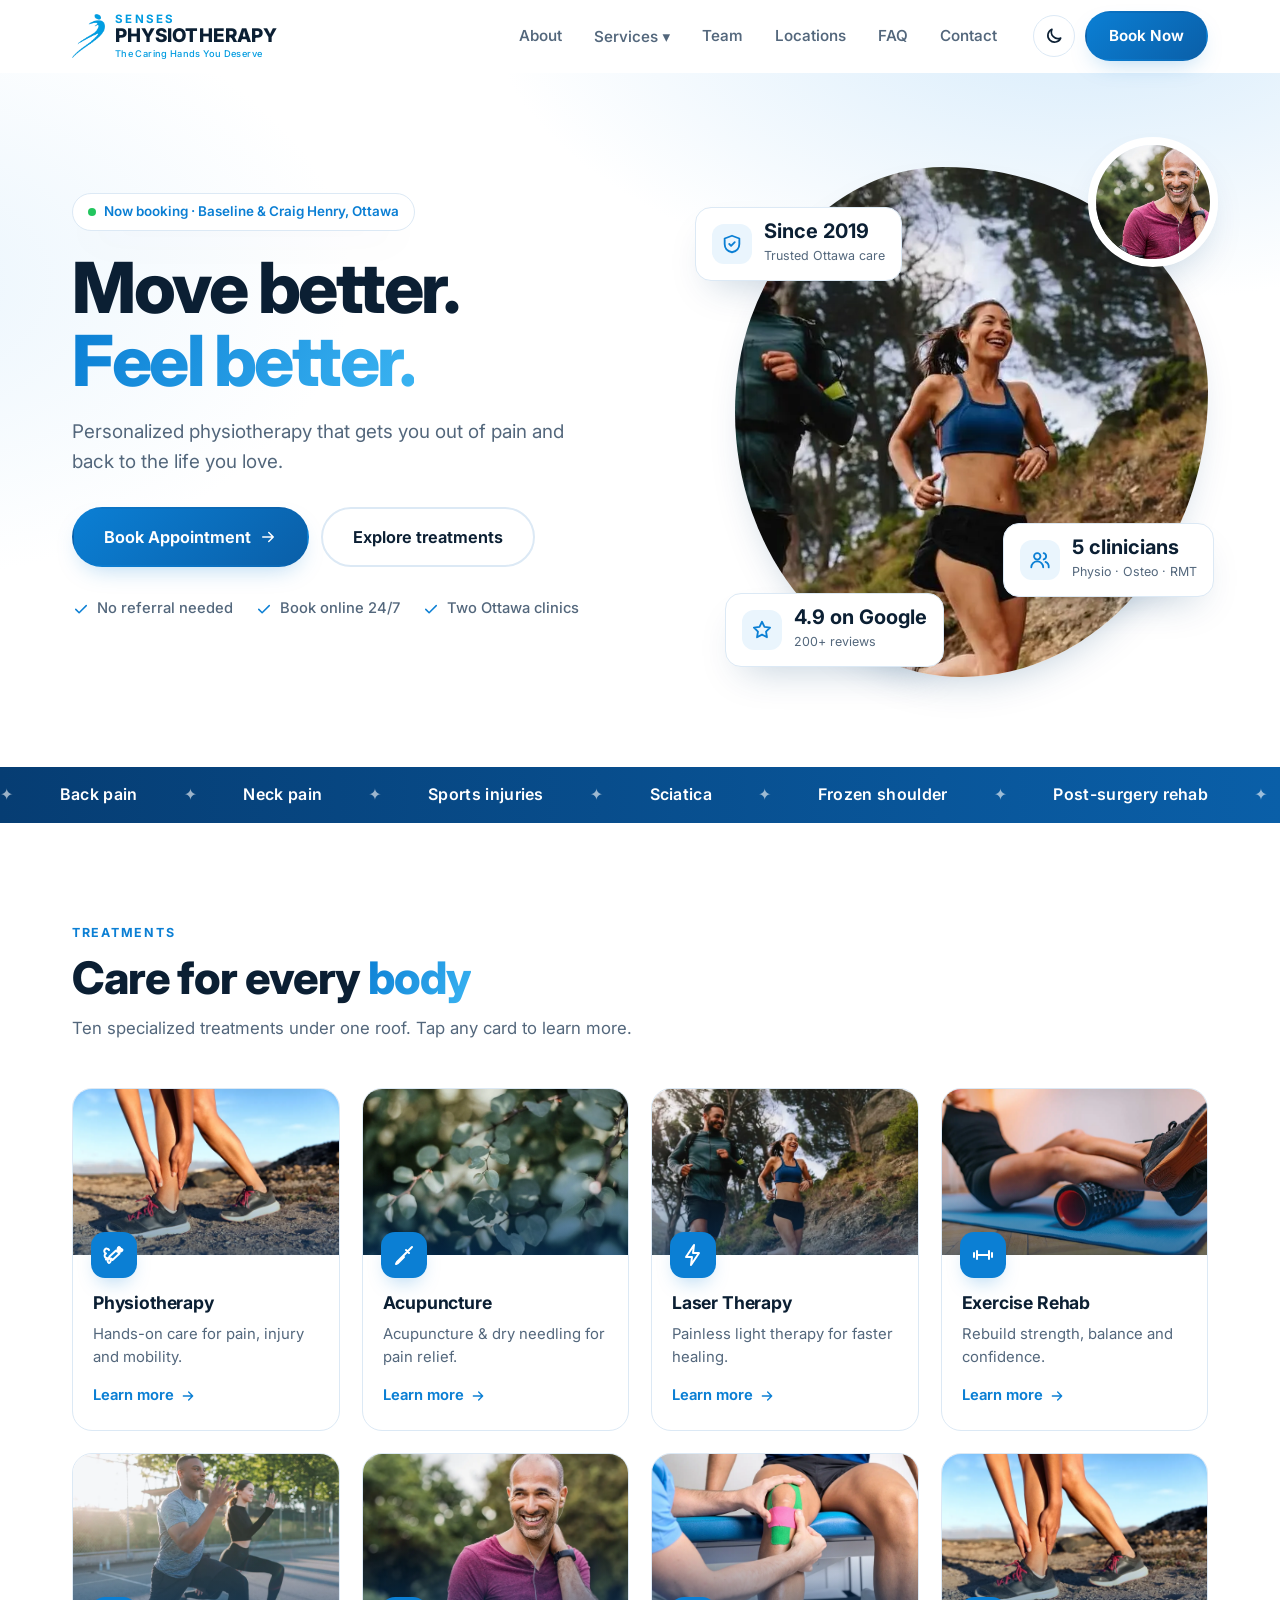
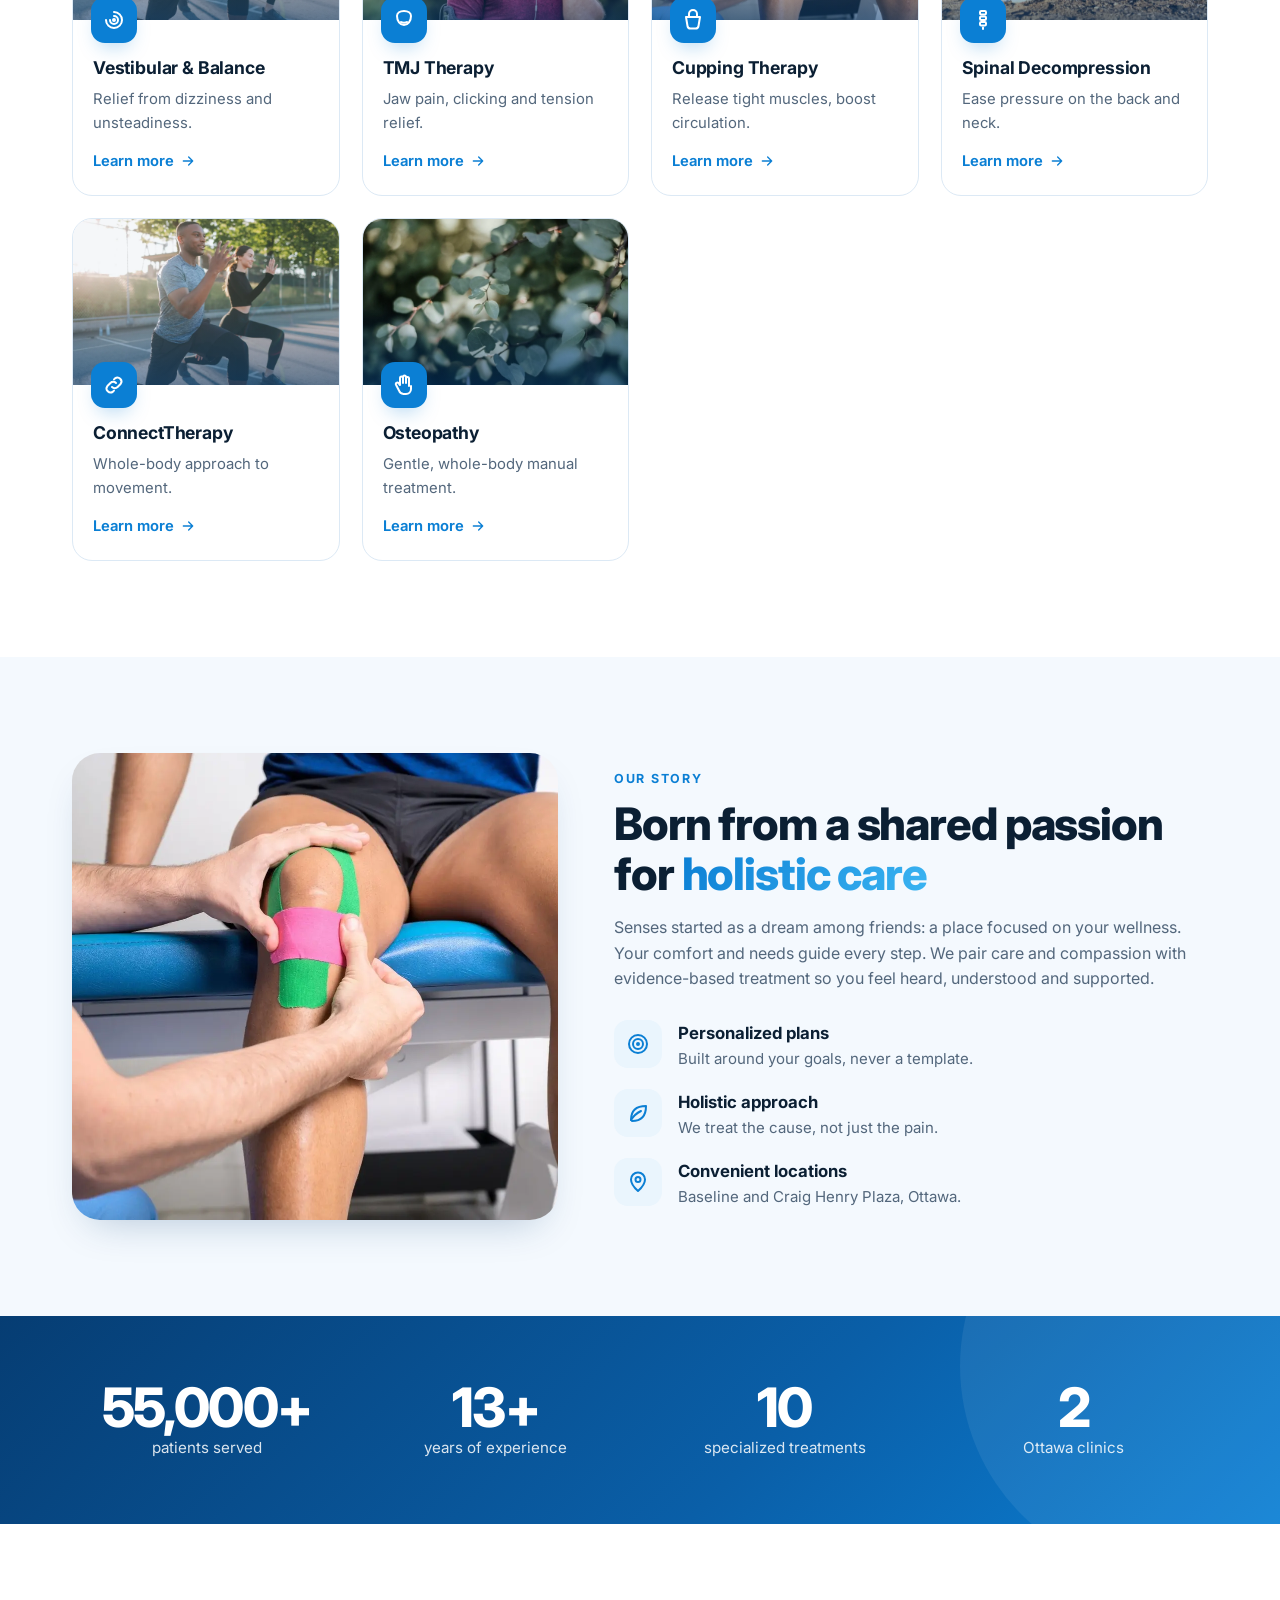
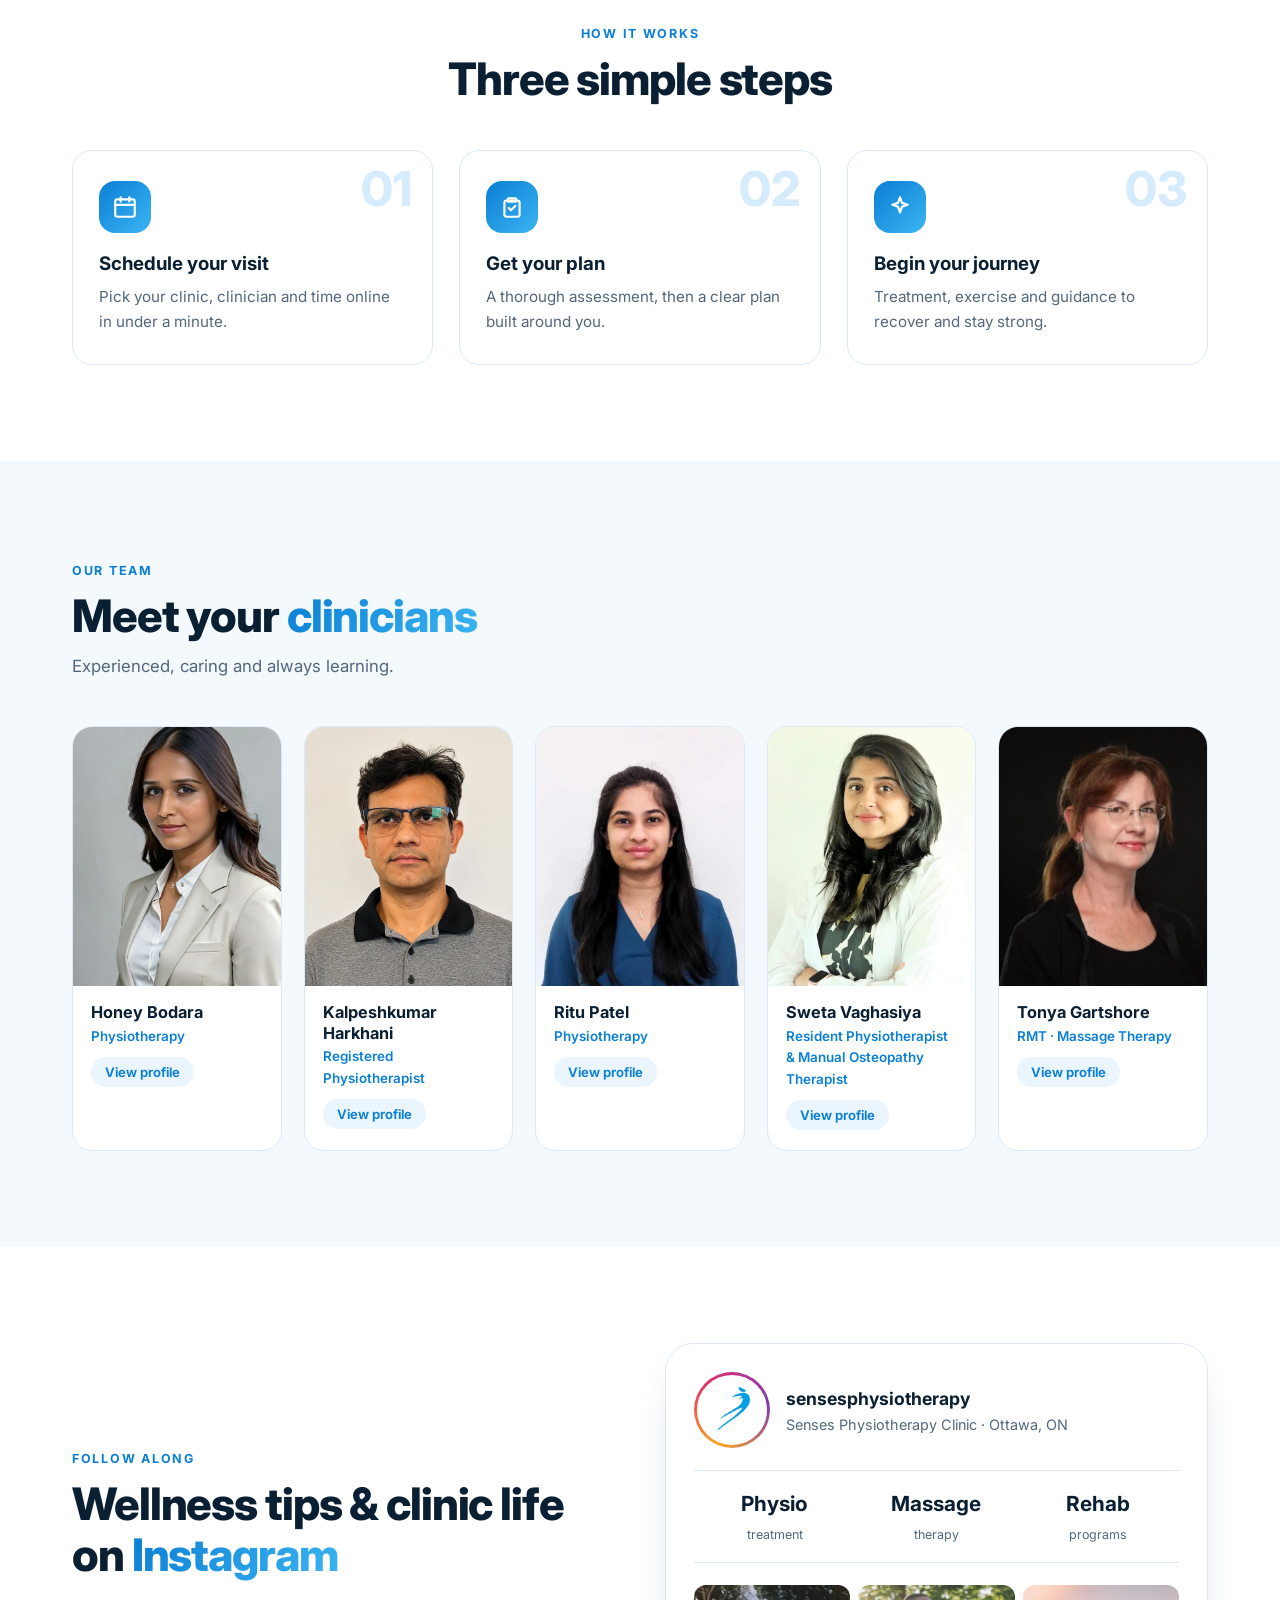
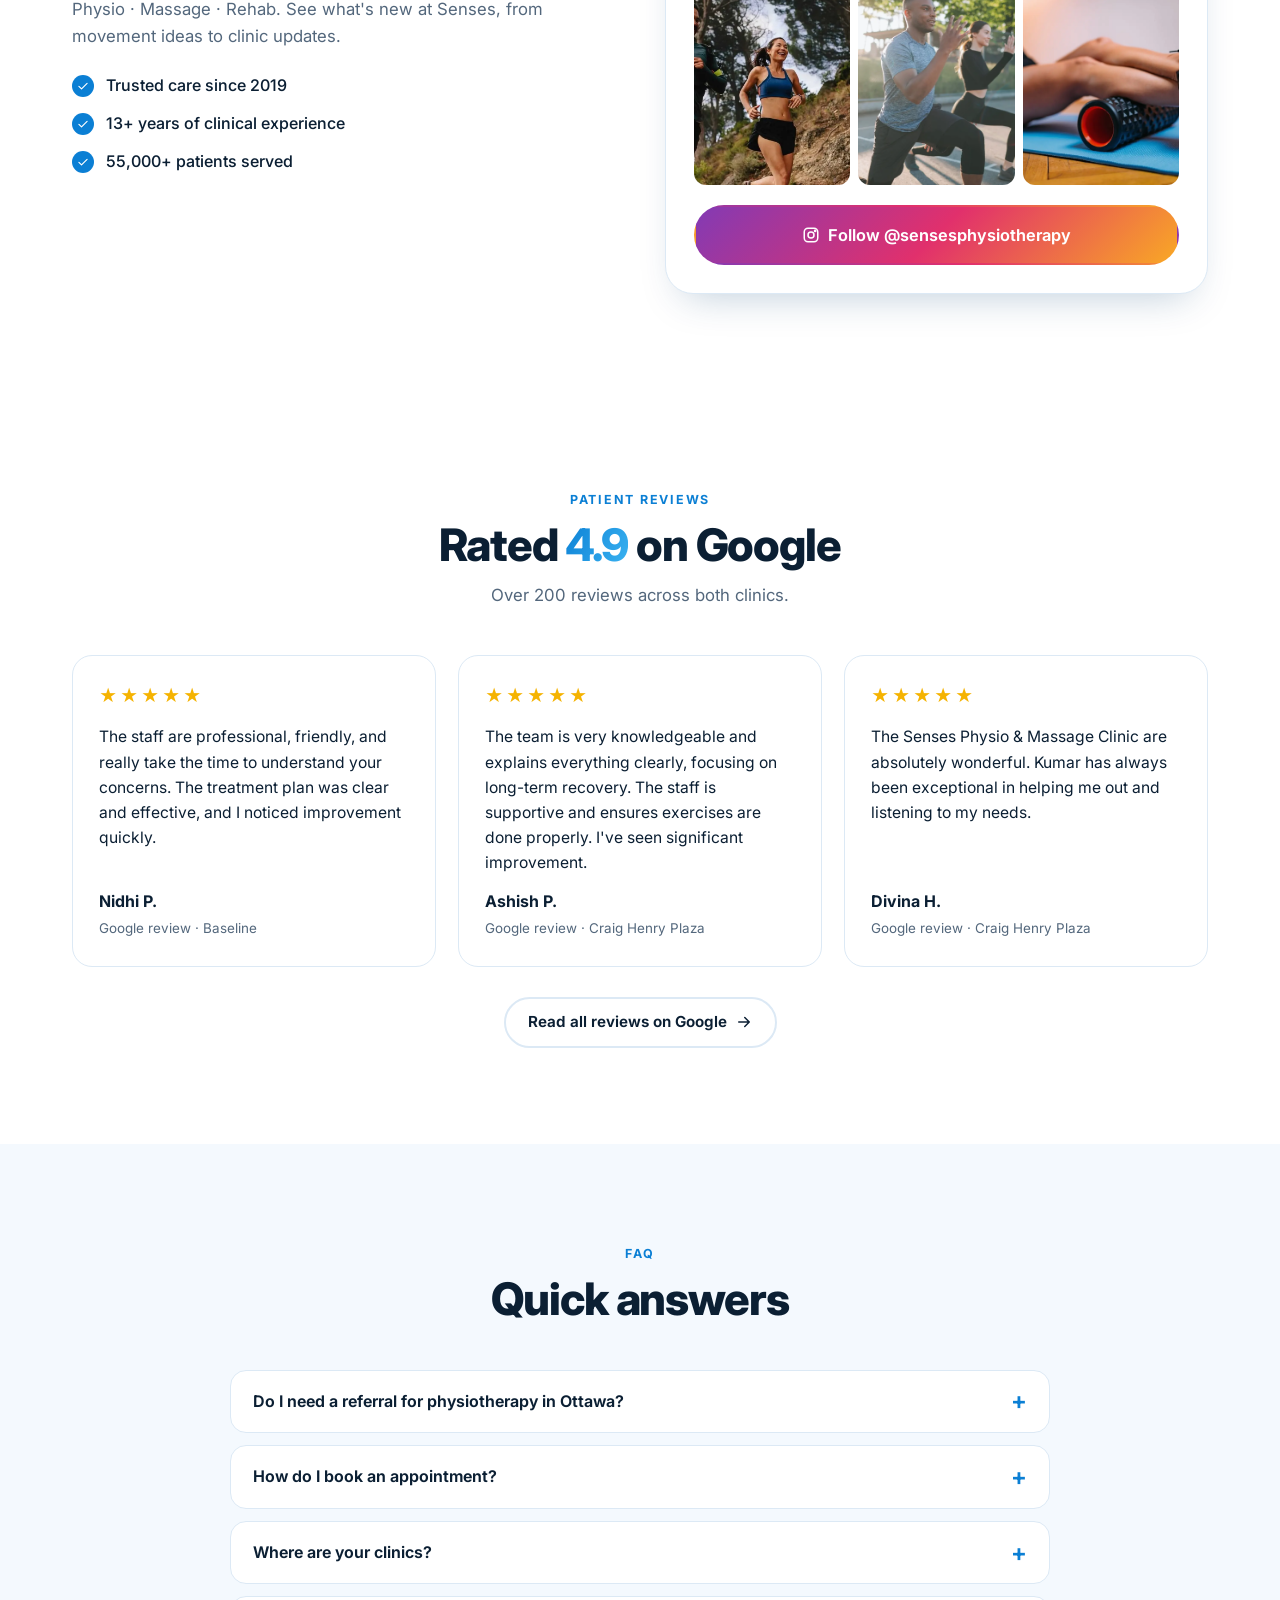
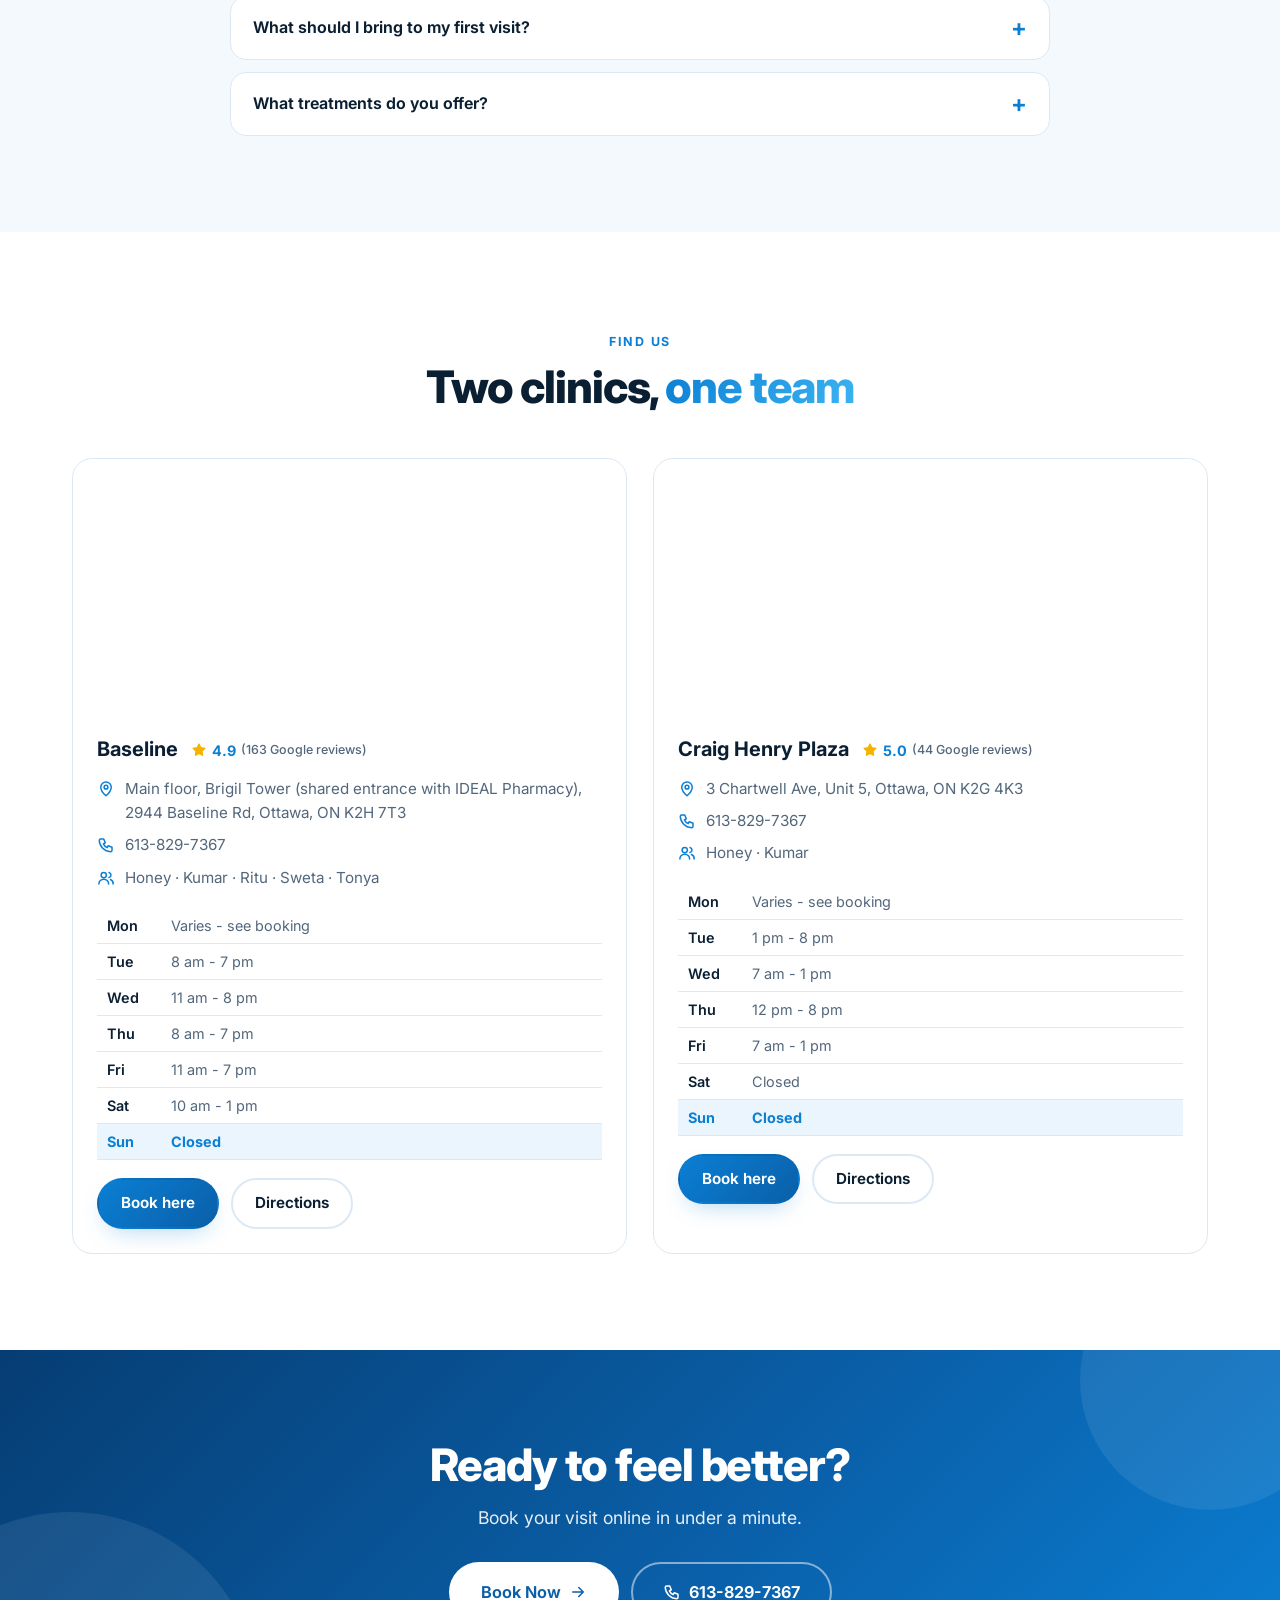
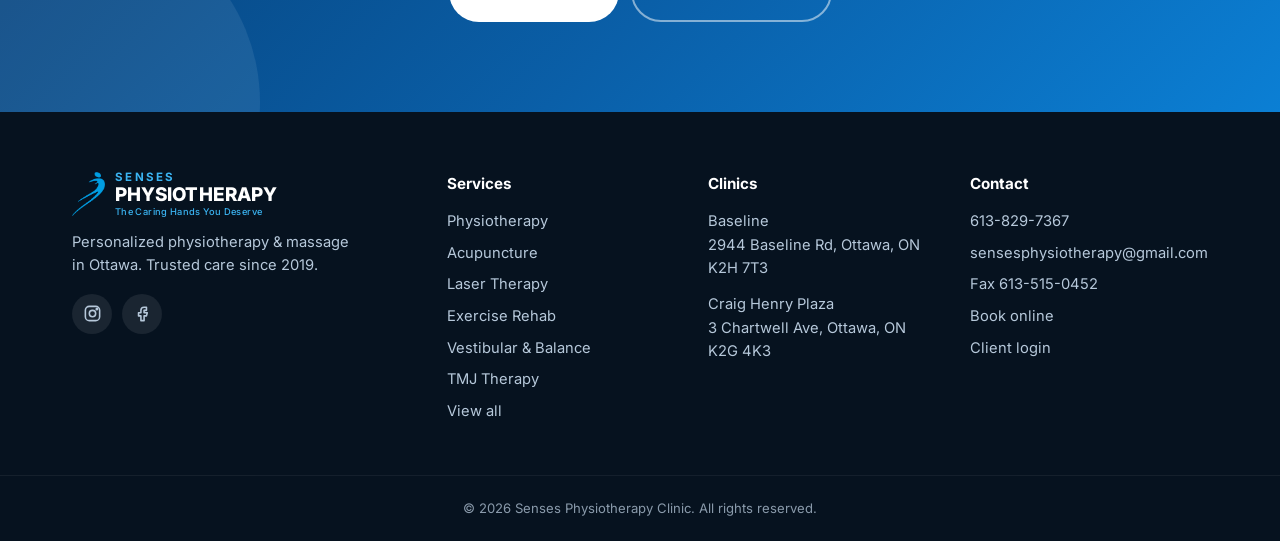
==== commit dfee17b9: "Add Google hours, ratings and reviews; fix clinic coordinates and directions Co-Authored-By: Claude " ====
--- a/index.html
+++ b/index.html
@@ -19,7 +19,7 @@
 <link rel="stylesheet" href="https://fonts.googleapis.com/css2?family=Inter:wght@400;500;600;700;800&display=swap">
 <script>try{var t=localStorage.getItem('theme')||(matchMedia('(prefers-color-scheme: dark)').matches?'dark':'light');document.documentElement.setAttribute('data-theme',t)}catch(e){}</script>
 <link rel="stylesheet" href="css/style.css">
-<script type="application/ld+json">{"@context":"https://schema.org","@graph":[{"@type":["Physiotherapy","MedicalBusiness","LocalBusiness"],"@id":"https://sensesphysiotherapy.com/#baseline","name":"Senses Physiotherapy Clinic - Baseline","url":"https://sensesphysiotherapy.com","telephone":"+16138297367","email":"sensesphysiotherapy@gmail.com","image":"https://sensesphysiotherapy.com/img/og.jpg","logo":"https://sensesphysiotherapy.com/img/icon-512.png","priceRange":"$$","medicalSpecialty":"Physiotherapy","address":{"@type":"PostalAddress","streetAddress":"2944 Baseline Rd","addressLocality":"Ottawa","addressRegion":"ON","postalCode":"K2H 7T3","addressCountry":"CA"},"geo":{"@type":"GeoCoordinates","latitude":45.3323947,"longitude":-75.770038},"areaServed":["Ottawa","Nepean","Barrhaven","Kanata"],"sameAs":["https://www.instagram.com/sensesphysiotherapy/","https://www.facebook.com/profile.php?id=61566591580494"],"potentialAction":{"@type":"ReserveAction","target":"https://kumar.janeapp.com/","name":"Book an appointment"}},{"@type":["Physiotherapy","MedicalBusiness","LocalBusiness"],"@id":"https://sensesphysiotherapy.com/#craig-henry","name":"Senses Physiotherapy Clinic - Craig Henry Plaza","url":"https://sensesphysiotherapy.com","telephone":"+16138297367","email":"sensesphysiotherapy@gmail.com","image":"https://sensesphysiotherapy.com/img/og.jpg","logo":"https://sensesphysiotherapy.com/img/icon-512.png","priceRange":"$$","medicalSpecialty":"Physiotherapy","address":{"@type":"PostalAddress","streetAddress":"3 Chartwell Ave","addressLocality":"Ottawa","addressRegion":"ON","postalCode":"K2G 4K3","addressCountry":"CA"},"geo":{"@type":"GeoCoordinates","latitude":45.3357385,"longitude":-75.7992949},"areaServed":["Ottawa","Nepean","Barrhaven","Kanata"],"sameAs":["https://www.instagram.com/sensesphysiotherapy/","https://www.facebook.com/profile.php?id=61566591580494"],"potentialAction":{"@type":"ReserveAction","target":"https://kumar.janeapp.com/","name":"Book an appointment"}},{"@type":"WebSite","@id":"https://sensesphysiotherapy.com/#website","url":"https://sensesphysiotherapy.com","name":"Senses Physiotherapy Clinic","inLanguage":"en-CA"}]}</script><script type="application/ld+json">{"@context":"https://schema.org","@type":"FAQPage","mainEntity":[{"@type":"Question","name":"Do I need a referral for physiotherapy in Ottawa?","acceptedAnswer":{"@type":"Answer","text":"No. You can book directly online with a registered physiotherapist, no doctor's referral required. Some insurance plans have their own rules, so check yours."}},{"@type":"Question","name":"How do I book an appointment?","acceptedAnswer":{"@type":"Answer","text":"Tap Book Now, choose your clinic and clinician, then pick a time. Booking is available online 24/7 through our secure booking system."}},{"@type":"Question","name":"Where are your clinics?","acceptedAnswer":{"@type":"Answer","text":"Two Ottawa locations: Baseline (2944 Baseline Rd) and Craig Henry Plaza (3 Chartwell Ave)."}},{"@type":"Question","name":"What should I bring to my first visit?","acceptedAnswer":{"@type":"Answer","text":"Comfortable clothing, your health card, any imaging or reports, and your insurance details if you plan to claim."}},{"@type":"Question","name":"What treatments do you offer?","acceptedAnswer":{"@type":"Answer","text":"Physiotherapy, acupuncture, laser therapy, exercise rehab, vestibular & balance therapy, TMJ therapy, cupping, spinal decompression, ConnecTherapy and osteopathy, plus massage therapy."}}]}</script>
+<script type="application/ld+json">{"@context":"https://schema.org","@graph":[{"@type":["Physiotherapy","MedicalBusiness","LocalBusiness"],"@id":"https://sensesphysiotherapy.com/#baseline","name":"Senses Physiotherapy Clinic - Baseline","url":"https://sensesphysiotherapy.com","telephone":"+16138297367","email":"sensesphysiotherapy@gmail.com","image":"https://sensesphysiotherapy.com/img/og.jpg","logo":"https://sensesphysiotherapy.com/img/icon-512.png","priceRange":"$$","medicalSpecialty":"Physiotherapy","address":{"@type":"PostalAddress","streetAddress":"2944 Baseline Rd","addressLocality":"Ottawa","addressRegion":"ON","postalCode":"K2H 7T3","addressCountry":"CA"},"geo":{"@type":"GeoCoordinates","latitude":45.3357385,"longitude":-75.7992949},"areaServed":["Ottawa","Nepean","Barrhaven","Kanata"],"openingHoursSpecification":[{"@type":"OpeningHoursSpecification","dayOfWeek":"Tuesday","opens":"08:00","closes":"19:00"},{"@type":"OpeningHoursSpecification","dayOfWeek":"Wednesday","opens":"11:00","closes":"20:00"},{"@type":"OpeningHoursSpecification","dayOfWeek":"Thursday","opens":"08:00","closes":"19:00"},{"@type":"OpeningHoursSpecification","dayOfWeek":"Friday","opens":"11:00","closes":"19:00"},{"@type":"OpeningHoursSpecification","dayOfWeek":"Saturday","opens":"10:00","closes":"13:00"}],"sameAs":["https://www.instagram.com/sensesphysiotherapy/","https://www.facebook.com/profile.php?id=61566591580494"],"potentialAction":{"@type":"ReserveAction","target":"https://kumar.janeapp.com/","name":"Book an appointment"}},{"@type":["Physiotherapy","MedicalBusiness","LocalBusiness"],"@id":"https://sensesphysiotherapy.com/#craig-henry","name":"Senses Physiotherapy Clinic - Craig Henry Plaza","url":"https://sensesphysiotherapy.com","telephone":"+16138297367","email":"sensesphysiotherapy@gmail.com","image":"https://sensesphysiotherapy.com/img/og.jpg","logo":"https://sensesphysiotherapy.com/img/icon-512.png","priceRange":"$$","medicalSpecialty":"Physiotherapy","address":{"@type":"PostalAddress","streetAddress":"3 Chartwell Ave Unit 5","addressLocality":"Ottawa","addressRegion":"ON","postalCode":"K2G 4K3","addressCountry":"CA"},"geo":{"@type":"GeoCoordinates","latitude":45.3323947,"longitude":-75.770038},"areaServed":["Ottawa","Nepean","Barrhaven","Kanata"],"openingHoursSpecification":[{"@type":"OpeningHoursSpecification","dayOfWeek":"Tuesday","opens":"13:00","closes":"20:00"},{"@type":"OpeningHoursSpecification","dayOfWeek":"Wednesday","opens":"07:00","closes":"13:00"},{"@type":"OpeningHoursSpecification","dayOfWeek":"Thursday","opens":"12:00","closes":"20:00"},{"@type":"OpeningHoursSpecification","dayOfWeek":"Friday","opens":"07:00","closes":"13:00"}],"sameAs":["https://www.instagram.com/sensesphysiotherapy/","https://www.facebook.com/profile.php?id=61566591580494"],"potentialAction":{"@type":"ReserveAction","target":"https://kumar.janeapp.com/","name":"Book an appointment"}},{"@type":"WebSite","@id":"https://sensesphysiotherapy.com/#website","url":"https://sensesphysiotherapy.com","name":"Senses Physiotherapy Clinic","inLanguage":"en-CA"}]}</script><script type="application/ld+json">{"@context":"https://schema.org","@type":"FAQPage","mainEntity":[{"@type":"Question","name":"Do I need a referral for physiotherapy in Ottawa?","acceptedAnswer":{"@type":"Answer","text":"No. You can book directly online with a registered physiotherapist, no doctor's referral required. Some insurance plans have their own rules, so check yours."}},{"@type":"Question","name":"How do I book an appointment?","acceptedAnswer":{"@type":"Answer","text":"Tap Book Now, choose your clinic and clinician, then pick a time. Booking is available online 24/7 through our secure booking system."}},{"@type":"Question","name":"Where are your clinics?","acceptedAnswer":{"@type":"Answer","text":"Two Ottawa locations: Baseline (2944 Baseline Rd) and Craig Henry Plaza (3 Chartwell Ave)."}},{"@type":"Question","name":"What should I bring to my first visit?","acceptedAnswer":{"@type":"Answer","text":"Comfortable clothing, your health card, any imaging or reports, and your insurance details if you plan to claim."}},{"@type":"Question","name":"What treatments do you offer?","acceptedAnswer":{"@type":"Answer","text":"Physiotherapy, acupuncture, laser therapy, exercise rehab, vestibular & balance therapy, TMJ therapy, cupping, spinal decompression, ConnecTherapy and osteopathy, plus massage therapy."}}]}</script>
 </head>
 <body>
 <a class="skip" href="#main">Skip to content</a><div id="progress"></div>
@@ -46,7 +46,7 @@
 <div class="mini"><img src="img/photo5.webp" alt="Smiling patient" width="130" height="130"></div>
 <div class="chip c1"><span class="ic"><svg class="" viewBox="0 0 24 24" fill="none" stroke="currentColor" stroke-width="2" stroke-linecap="round" stroke-linejoin="round" aria-hidden="true"><path d="M12 3l8 3v6c0 5-3.5 8-8 9-4.5-1-8-4-8-9V6z"/><path d="M9 12l2 2 4-4"/></svg></span><div><b>Since 2019</b><span>Trusted Ottawa care</span></div></div>
 <div class="chip c2"><span class="ic"><svg class="" viewBox="0 0 24 24" fill="none" stroke="currentColor" stroke-width="2" stroke-linecap="round" stroke-linejoin="round" aria-hidden="true"><circle cx="9" cy="8" r="3.5"/><path d="M2.5 20a6.5 6.5 0 0113 0M16 4.6a3.5 3.5 0 010 6.8M18 14a6 6 0 013.5 6"/></svg></span><div><b>5 clinicians</b><span>Physio · Osteo · RMT</span></div></div>
-<div class="chip c3"><span class="ic"><svg class="" viewBox="0 0 24 24" fill="none" stroke="currentColor" stroke-width="2" stroke-linecap="round" stroke-linejoin="round" aria-hidden="true"><path d="M12 3l2.7 5.6 6.1.9-4.4 4.3 1 6.1L12 17l-5.4 2.9 1-6.1L3.2 9.5l6.1-.9z"/></svg></span><div><b>Hands-on</b><span>+ advanced tech</span></div></div></div>
+<div class="chip c3"><span class="ic"><svg class="" viewBox="0 0 24 24" fill="none" stroke="currentColor" stroke-width="2" stroke-linecap="round" stroke-linejoin="round" aria-hidden="true"><path d="M12 3l2.7 5.6 6.1.9-4.4 4.3 1 6.1L12 17l-5.4 2.9 1-6.1L3.2 9.5l6.1-.9z"/></svg></span><div><b>4.9 on Google</b><span>200+ reviews</span></div></div></div>
 </div></section>
 <div class="marquee" aria-label="Conditions we treat"><div class="track"><span>Back pain</span><span>Neck pain</span><span>Sports injuries</span><span>Sciatica</span><span>Frozen shoulder</span><span>Post-surgery rehab</span><span>Dizziness & balance</span><span>Jaw pain (TMJ)</span><span>Arthritis</span><span>Tendinopathy</span><span>Posture</span><span>Stress & tension</span><span>Back pain</span><span>Neck pain</span><span>Sports injuries</span><span>Sciatica</span><span>Frozen shoulder</span><span>Post-surgery rehab</span><span>Dizziness & balance</span><span>Jaw pain (TMJ)</span><span>Arthritis</span><span>Tendinopathy</span><span>Posture</span><span>Stress & tension</span></div></div>
 
@@ -113,17 +113,23 @@
 <a class="btn btn-ig btn-lg" href="https://www.instagram.com/sensesphysiotherapy/" rel="noopener"><svg class="" viewBox="0 0 24 24" fill="none" stroke="currentColor" stroke-width="2" stroke-linecap="round" stroke-linejoin="round" aria-hidden="true"><rect x="3" y="3" width="18" height="18" rx="5"/><circle cx="12" cy="12" r="4"/><circle cx="17.5" cy="6.5" r=".8" fill="currentColor"/></svg> Follow @sensesphysiotherapy</a></div>
 </div></section>
 
+<section class="section" id="reviews"><div class="wrap"><div class="head center rv"><span class="eyebrow">Patient reviews</span><h2>Rated <span class="grad">4.9</span> on Google</h2><p>Over 200 reviews across both clinics.</p></div>
+<div class="grid three"><figure class="rcard rv" style="--d:0.0s"><div class="stars" aria-label="5 out of 5 stars">★★★★★</div><blockquote>The staff are professional, friendly, and really take the time to understand your concerns. The treatment plan was clear and effective, and I noticed improvement quickly.</blockquote><figcaption><b>Nidhi P.</b><span>Google review · Baseline</span></figcaption></figure><figure class="rcard rv" style="--d:0.1s"><div class="stars" aria-label="5 out of 5 stars">★★★★★</div><blockquote>The team is very knowledgeable and explains everything clearly, focusing on long-term recovery. The staff is supportive and ensures exercises are done properly. I&#x27;ve seen significant improvement.</blockquote><figcaption><b>Ashish P.</b><span>Google review · Craig Henry Plaza</span></figcaption></figure><figure class="rcard rv" style="--d:0.2s"><div class="stars" aria-label="5 out of 5 stars">★★★★★</div><blockquote>The Senses Physio &amp; Massage Clinic are absolutely wonderful. Kumar has always been exceptional in helping me out and listening to my needs.</blockquote><figcaption><b>Divina H.</b><span>Google review · Craig Henry Plaza</span></figcaption></figure></div>
+<p class="rv" style="text-align:center;margin-top:30px"><a class="btn btn-ghost" href="https://www.google.com/maps/place/Senses+Physiotherapy+Clinic/@45.3357385,-75.7992949,17z/data=!4m6!3m5!1s0x4cce00b6ca9a89c5:0x7f89d3578986cf69!8m2!3d45.3357385!4d-75.7992949" rel="noopener">Read all reviews on Google <svg class="" viewBox="0 0 24 24" fill="none" stroke="currentColor" stroke-width="2" stroke-linecap="round" stroke-linejoin="round" aria-hidden="true"><path d="M5 12h14M13 6l6 6-6 6"/></svg></a></p></div></section>
+
 <section class="section alt" id="faq"><div class="wrap"><div class="head center rv"><span class="eyebrow">FAQ</span><h2>Quick answers</h2></div>
 <div class="faq"><details class='rv'><summary>Do I need a referral for physiotherapy in Ottawa?</summary><p>No. You can book directly online with a registered physiotherapist, no doctor&#x27;s referral required. Some insurance plans have their own rules, so check yours.</p></details><details class='rv'><summary>How do I book an appointment?</summary><p>Tap Book Now, choose your clinic and clinician, then pick a time. Booking is available online 24/7 through our secure booking system.</p></details><details class='rv'><summary>Where are your clinics?</summary><p>Two Ottawa locations: Baseline (2944 Baseline Rd) and Craig Henry Plaza (3 Chartwell Ave).</p></details><details class='rv'><summary>What should I bring to my first visit?</summary><p>Comfortable clothing, your health card, any imaging or reports, and your insurance details if you plan to claim.</p></details><details class='rv'><summary>What treatments do you offer?</summary><p>Physiotherapy, acupuncture, laser therapy, exercise rehab, vestibular &amp; balance therapy, TMJ therapy, cupping, spinal decompression, ConnecTherapy and osteopathy, plus massage therapy.</p></details></div></div></section>
 
 <section class="section" id="locations"><div class="wrap"><div class="head center rv"><span class="eyebrow">Find us</span><h2>Two clinics, <span class="grad">one team</span></h2></div>
 <div class="grid locs">
 <article class="loc rv"><iframe loading="lazy" title="Map: Senses Physiotherapy Baseline" src="https://maps.google.com/maps?q=2944+Baseline+Rd+Ottawa+ON&amp;output=embed" referrerpolicy="no-referrer-when-downgrade"></iframe>
-<div class="loc-b"><h3>Baseline</h3><ul><li><svg class="" viewBox="0 0 24 24" fill="none" stroke="currentColor" stroke-width="2" stroke-linecap="round" stroke-linejoin="round" aria-hidden="true"><path d="M12 21s7-6.2 7-11.5A7 7 0 005 9.5C5 14.8 12 21 12 21z"/><circle cx="12" cy="9.5" r="2.5"/></svg>2944 Baseline Rd, Ottawa, ON K2H 7T3</li><li><svg class="" viewBox="0 0 24 24" fill="none" stroke="currentColor" stroke-width="2" stroke-linecap="round" stroke-linejoin="round" aria-hidden="true"><path d="M5 4h4l2 5-2.5 1.5a11 11 0 005 5L15 13l5 2v4a2 2 0 01-2 2A16 16 0 013 6a2 2 0 012-2z"/></svg><a href="tel:+16138297367">613-829-7367</a></li><li><svg class="" viewBox="0 0 24 24" fill="none" stroke="currentColor" stroke-width="2" stroke-linecap="round" stroke-linejoin="round" aria-hidden="true"><circle cx="9" cy="8" r="3.5"/><path d="M2.5 20a6.5 6.5 0 0113 0M16 4.6a3.5 3.5 0 010 6.8M18 14a6 6 0 013.5 6"/></svg>Honey · Kumar · Ritu · Sweta · Tonya</li></ul>
-<div class="cta-row"><a class="btn btn-primary" href="https://kumar.janeapp.com/locations/baseline-senses-physiotherapy-clinic/book">Book here</a><a class="btn btn-ghost" href="https://www.google.com/maps/place/Senses+Physiotherapy+Clinic/@45.3323947,-75.7726129,17z" rel="noopener">Directions</a></div></div></article>
+<div class="loc-b"><h3>Baseline <span class="rate"><svg class="" viewBox="0 0 24 24" fill="none" stroke="currentColor" stroke-width="2" stroke-linecap="round" stroke-linejoin="round" aria-hidden="true"><path d="M12 3l2.7 5.6 6.1.9-4.4 4.3 1 6.1L12 17l-5.4 2.9 1-6.1L3.2 9.5l6.1-.9z"/></svg> 4.9 <small>(163 Google reviews)</small></span></h3><ul><li><svg class="" viewBox="0 0 24 24" fill="none" stroke="currentColor" stroke-width="2" stroke-linecap="round" stroke-linejoin="round" aria-hidden="true"><path d="M12 21s7-6.2 7-11.5A7 7 0 005 9.5C5 14.8 12 21 12 21z"/><circle cx="12" cy="9.5" r="2.5"/></svg>Main floor, Brigil Tower (shared entrance with IDEAL Pharmacy), 2944 Baseline Rd, Ottawa, ON K2H 7T3</li><li><svg class="" viewBox="0 0 24 24" fill="none" stroke="currentColor" stroke-width="2" stroke-linecap="round" stroke-linejoin="round" aria-hidden="true"><path d="M5 4h4l2 5-2.5 1.5a11 11 0 005 5L15 13l5 2v4a2 2 0 01-2 2A16 16 0 013 6a2 2 0 012-2z"/></svg><a href="tel:+16138297367">613-829-7367</a></li><li><svg class="" viewBox="0 0 24 24" fill="none" stroke="currentColor" stroke-width="2" stroke-linecap="round" stroke-linejoin="round" aria-hidden="true"><circle cx="9" cy="8" r="3.5"/><path d="M2.5 20a6.5 6.5 0 0113 0M16 4.6a3.5 3.5 0 010 6.8M18 14a6 6 0 013.5 6"/></svg>Honey · Kumar · Ritu · Sweta · Tonya</li></ul>
+<table class="hours"><caption class="sr">Opening hours</caption><tr data-d="1"><th scope="row">Mon</th><td>Varies - see booking</td></tr><tr data-d="2"><th scope="row">Tue</th><td>8 am - 7 pm</td></tr><tr data-d="3"><th scope="row">Wed</th><td>11 am - 8 pm</td></tr><tr data-d="4"><th scope="row">Thu</th><td>8 am - 7 pm</td></tr><tr data-d="5"><th scope="row">Fri</th><td>11 am - 7 pm</td></tr><tr data-d="6"><th scope="row">Sat</th><td>10 am - 1 pm</td></tr><tr data-d="0"><th scope="row">Sun</th><td>Closed</td></tr></table>
+<div class="cta-row"><a class="btn btn-primary" href="https://kumar.janeapp.com/locations/baseline-senses-physiotherapy-clinic/book">Book here</a><a class="btn btn-ghost" href="https://www.google.com/maps/place/Senses+Physiotherapy+Clinic/@45.3357385,-75.7992949,17z/data=!4m6!3m5!1s0x4cce00b6ca9a89c5:0x7f89d3578986cf69!8m2!3d45.3357385!4d-75.7992949" rel="noopener">Directions</a></div></div></article>
 <article class="loc rv" style="--d:.1s"><iframe loading="lazy" title="Map: Senses Physiotherapy Craig Henry Plaza" src="https://maps.google.com/maps?q=3+Chartwell+Ave+Ottawa+ON&amp;output=embed" referrerpolicy="no-referrer-when-downgrade"></iframe>
-<div class="loc-b"><h3>Craig Henry Plaza</h3><ul><li><svg class="" viewBox="0 0 24 24" fill="none" stroke="currentColor" stroke-width="2" stroke-linecap="round" stroke-linejoin="round" aria-hidden="true"><path d="M12 21s7-6.2 7-11.5A7 7 0 005 9.5C5 14.8 12 21 12 21z"/><circle cx="12" cy="9.5" r="2.5"/></svg>3 Chartwell Ave, Ottawa, ON K2G 4K3</li><li><svg class="" viewBox="0 0 24 24" fill="none" stroke="currentColor" stroke-width="2" stroke-linecap="round" stroke-linejoin="round" aria-hidden="true"><path d="M5 4h4l2 5-2.5 1.5a11 11 0 005 5L15 13l5 2v4a2 2 0 01-2 2A16 16 0 013 6a2 2 0 012-2z"/></svg><a href="tel:+16138297367">613-829-7367</a></li><li><svg class="" viewBox="0 0 24 24" fill="none" stroke="currentColor" stroke-width="2" stroke-linecap="round" stroke-linejoin="round" aria-hidden="true"><circle cx="9" cy="8" r="3.5"/><path d="M2.5 20a6.5 6.5 0 0113 0M16 4.6a3.5 3.5 0 010 6.8M18 14a6 6 0 013.5 6"/></svg>Honey · Kumar</li></ul>
-<div class="cta-row"><a class="btn btn-primary" href="https://kumar.janeapp.com/locations/craig-henry-plaza-senses-physiotherapy-clinic/book">Book here</a><a class="btn btn-ghost" href="https://www.google.com/maps/place/Senses+Physiotherapy+Clinic/@45.3357385,-75.8018698,17z" rel="noopener">Directions</a></div></div></article>
+<div class="loc-b"><h3>Craig Henry Plaza <span class="rate"><svg class="" viewBox="0 0 24 24" fill="none" stroke="currentColor" stroke-width="2" stroke-linecap="round" stroke-linejoin="round" aria-hidden="true"><path d="M12 3l2.7 5.6 6.1.9-4.4 4.3 1 6.1L12 17l-5.4 2.9 1-6.1L3.2 9.5l6.1-.9z"/></svg> 5.0 <small>(44 Google reviews)</small></span></h3><ul><li><svg class="" viewBox="0 0 24 24" fill="none" stroke="currentColor" stroke-width="2" stroke-linecap="round" stroke-linejoin="round" aria-hidden="true"><path d="M12 21s7-6.2 7-11.5A7 7 0 005 9.5C5 14.8 12 21 12 21z"/><circle cx="12" cy="9.5" r="2.5"/></svg>3 Chartwell Ave, Unit 5, Ottawa, ON K2G 4K3</li><li><svg class="" viewBox="0 0 24 24" fill="none" stroke="currentColor" stroke-width="2" stroke-linecap="round" stroke-linejoin="round" aria-hidden="true"><path d="M5 4h4l2 5-2.5 1.5a11 11 0 005 5L15 13l5 2v4a2 2 0 01-2 2A16 16 0 013 6a2 2 0 012-2z"/></svg><a href="tel:+16138297367">613-829-7367</a></li><li><svg class="" viewBox="0 0 24 24" fill="none" stroke="currentColor" stroke-width="2" stroke-linecap="round" stroke-linejoin="round" aria-hidden="true"><circle cx="9" cy="8" r="3.5"/><path d="M2.5 20a6.5 6.5 0 0113 0M16 4.6a3.5 3.5 0 010 6.8M18 14a6 6 0 013.5 6"/></svg>Honey · Kumar</li></ul>
+<table class="hours"><caption class="sr">Opening hours</caption><tr data-d="1"><th scope="row">Mon</th><td>Varies - see booking</td></tr><tr data-d="2"><th scope="row">Tue</th><td>1 pm - 8 pm</td></tr><tr data-d="3"><th scope="row">Wed</th><td>7 am - 1 pm</td></tr><tr data-d="4"><th scope="row">Thu</th><td>12 pm - 8 pm</td></tr><tr data-d="5"><th scope="row">Fri</th><td>7 am - 1 pm</td></tr><tr data-d="6"><th scope="row">Sat</th><td>Closed</td></tr><tr data-d="0"><th scope="row">Sun</th><td>Closed</td></tr></table>
+<div class="cta-row"><a class="btn btn-primary" href="https://kumar.janeapp.com/locations/craig-henry-plaza-senses-physiotherapy-clinic/book">Book here</a><a class="btn btn-ghost" href="https://www.google.com/maps/place/Senses+Physiotherapy+Clinic/@45.3323947,-75.770038,17z/data=!4m6!3m5!1s0x4cce07a9ec85437f:0xb4172ad86b04fde9!8m2!3d45.3323947!4d-75.770038" rel="noopener">Directions</a></div></div></article>
 </div></div></section>
 <section class="final"><div class="wrap rv"><h2>Ready to feel better?</h2><p>Book your visit online in under a minute.</p><div class="cta-row"><a class="btn btn-light btn-lg" href="https://kumar.janeapp.com/">Book Now <svg class="" viewBox="0 0 24 24" fill="none" stroke="currentColor" stroke-width="2" stroke-linecap="round" stroke-linejoin="round" aria-hidden="true"><path d="M5 12h14M13 6l6 6-6 6"/></svg></a><a class="btn btn-outline-light btn-lg" href="tel:+16138297367"><svg class="" viewBox="0 0 24 24" fill="none" stroke="currentColor" stroke-width="2" stroke-linecap="round" stroke-linejoin="round" aria-hidden="true"><path d="M5 4h4l2 5-2.5 1.5a11 11 0 005 5L15 13l5 2v4a2 2 0 01-2 2A16 16 0 013 6a2 2 0 012-2z"/></svg> 613-829-7367</a></div></div></section></main><footer id="contact"><div class="wrap foot">
 <div><a href="./" class="logo"><img src="img/logo-mark.webp" width="32" height="42" alt="" loading="lazy"><span class="lt"><i>SENSES</i><b>PHYSIOTHERAPY</b><small>The Caring Hands You Deserve</small></span></a>
--- a/css/style.css
+++ b/css/style.css
@@ -301,3 +301,19 @@
 .hero-in>*,.why>*,.about>*,.insta>*,.ph-in>*,.two>*,.grid>*{min-width:0}
 .ig-top div:last-child{min-width:0}.ig-top span{display:block;overflow-wrap:anywhere}
 h1,h2,h3{overflow-wrap:anywhere}
+
+.sr{position:absolute;width:1px;height:1px;overflow:hidden;clip:rect(0 0 0 0)}
+.rate{display:inline-flex;align-items:center;gap:5px;font-size:.9rem;font-weight:700;color:var(--p);margin-left:8px;vertical-align:middle}
+.rate svg{width:16px;height:16px;fill:#f5b301;stroke:#f5b301}.rate small{font-weight:500;color:var(--mut);font-size:.78rem}
+.hours{width:100%;border-collapse:collapse;margin:0 0 18px;font-size:.9rem}
+.hours th,.hours td{padding:6px 10px;text-align:left;border-bottom:1px solid var(--line)}
+.hours th{font-weight:600;width:64px}.hours td{color:var(--mut)}
+.hours tr.today{background:var(--tint)}.hours tr.today th,.hours tr.today td{color:var(--p);font-weight:700}
+.rcard{background:var(--surf);border:1px solid var(--line);border-radius:var(--r);padding:26px;display:flex;flex-direction:column;gap:14px;transition:.35s var(--ease)}
+.rcard:hover{transform:translateY(-6px);box-shadow:var(--shadow)}
+.stars{color:#f5b301;letter-spacing:3px;font-size:1.1rem}
+.rcard blockquote{color:var(--ink);flex:1;font-size:.98rem}
+.rcard figcaption b{display:block}.rcard figcaption span{color:var(--mut);font-size:.84rem}
+
+.three{grid-template-columns:repeat(3,minmax(0,1fr))}
+@media(max-width:860px){.three{grid-template-columns:minmax(0,1fr)}}
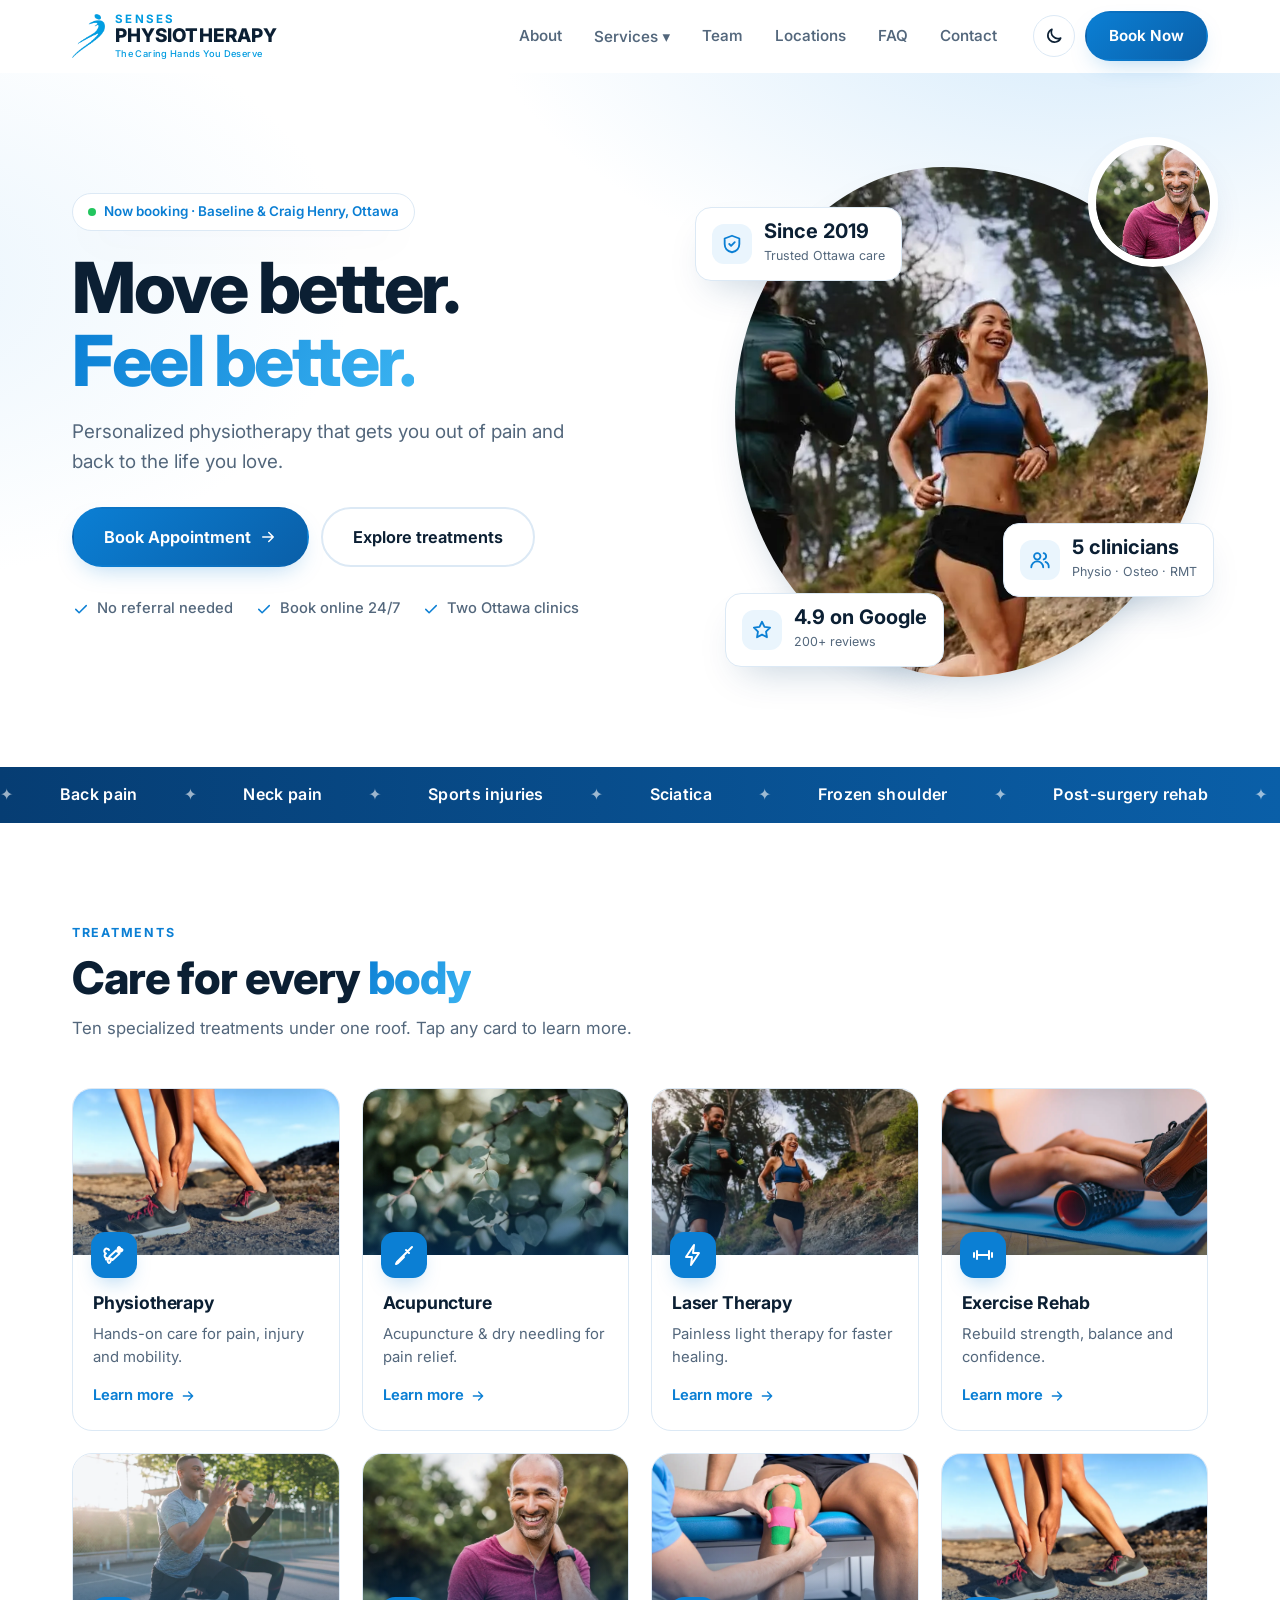
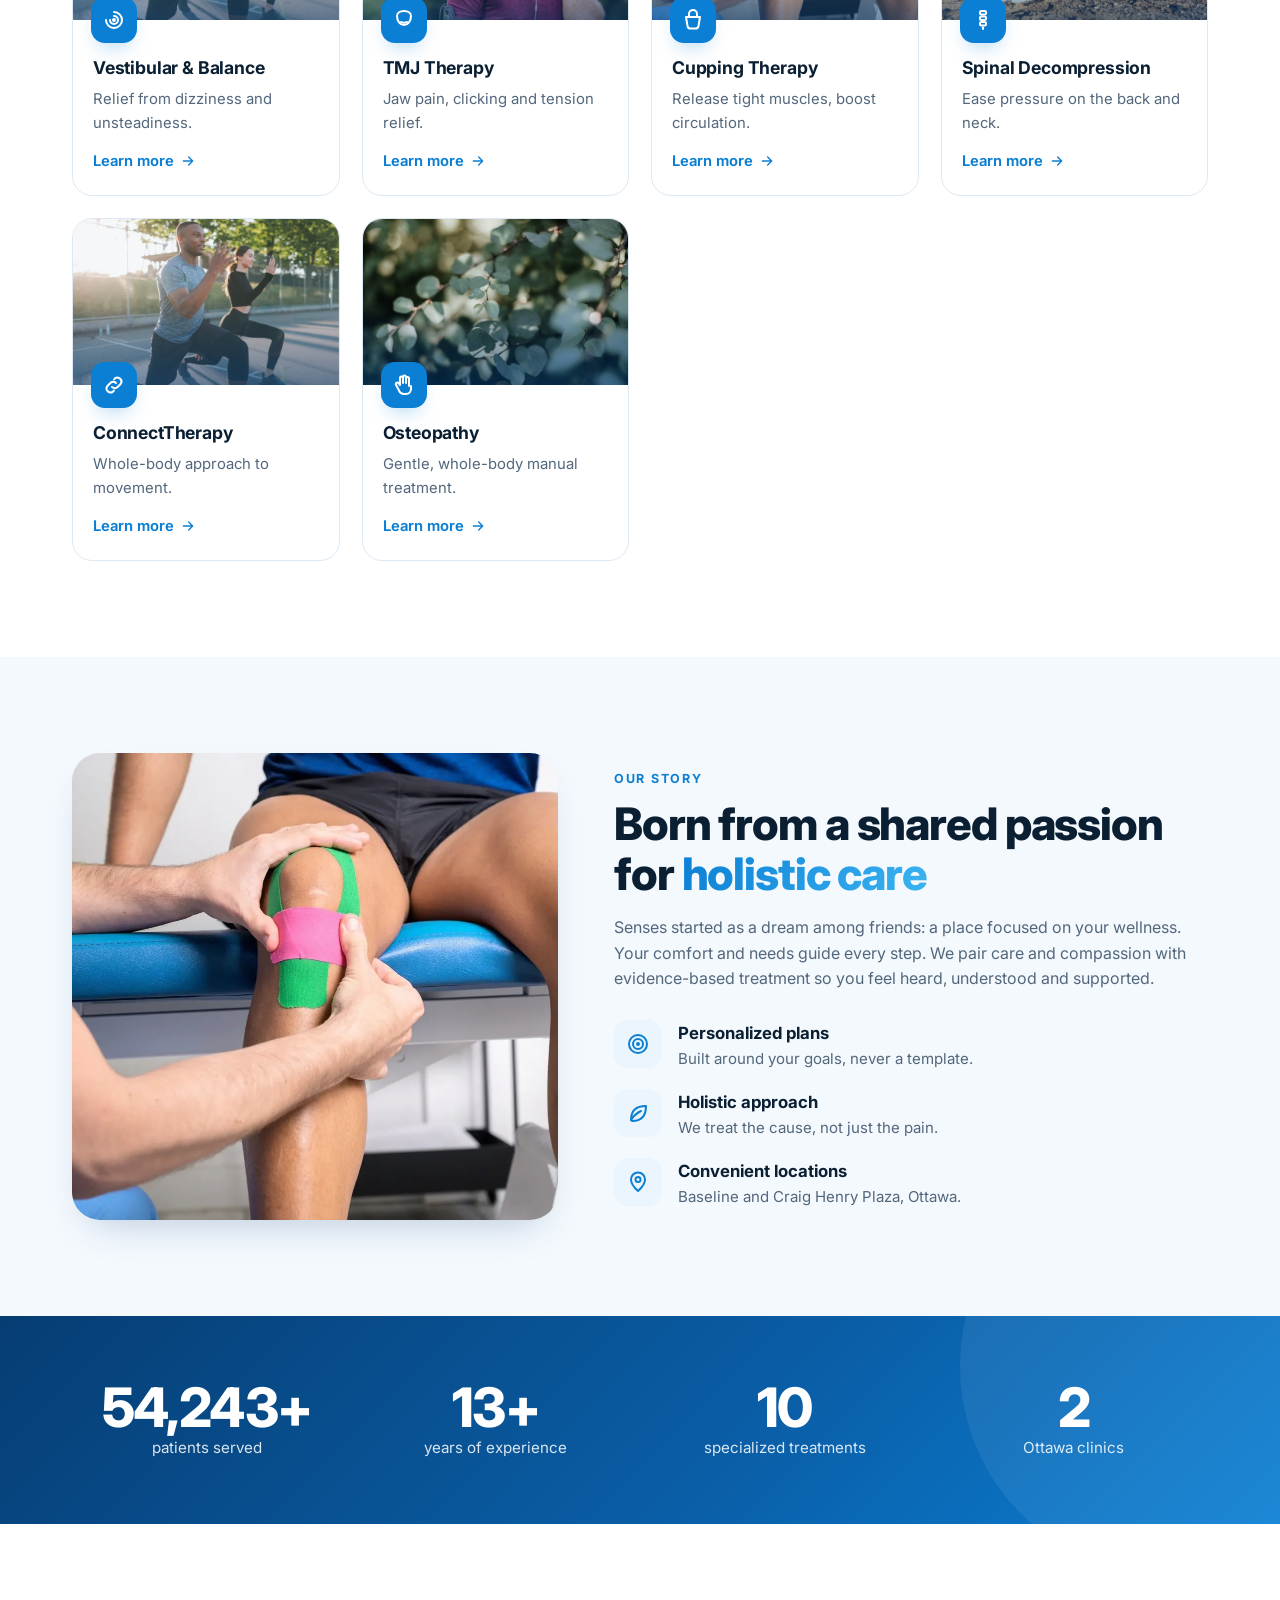
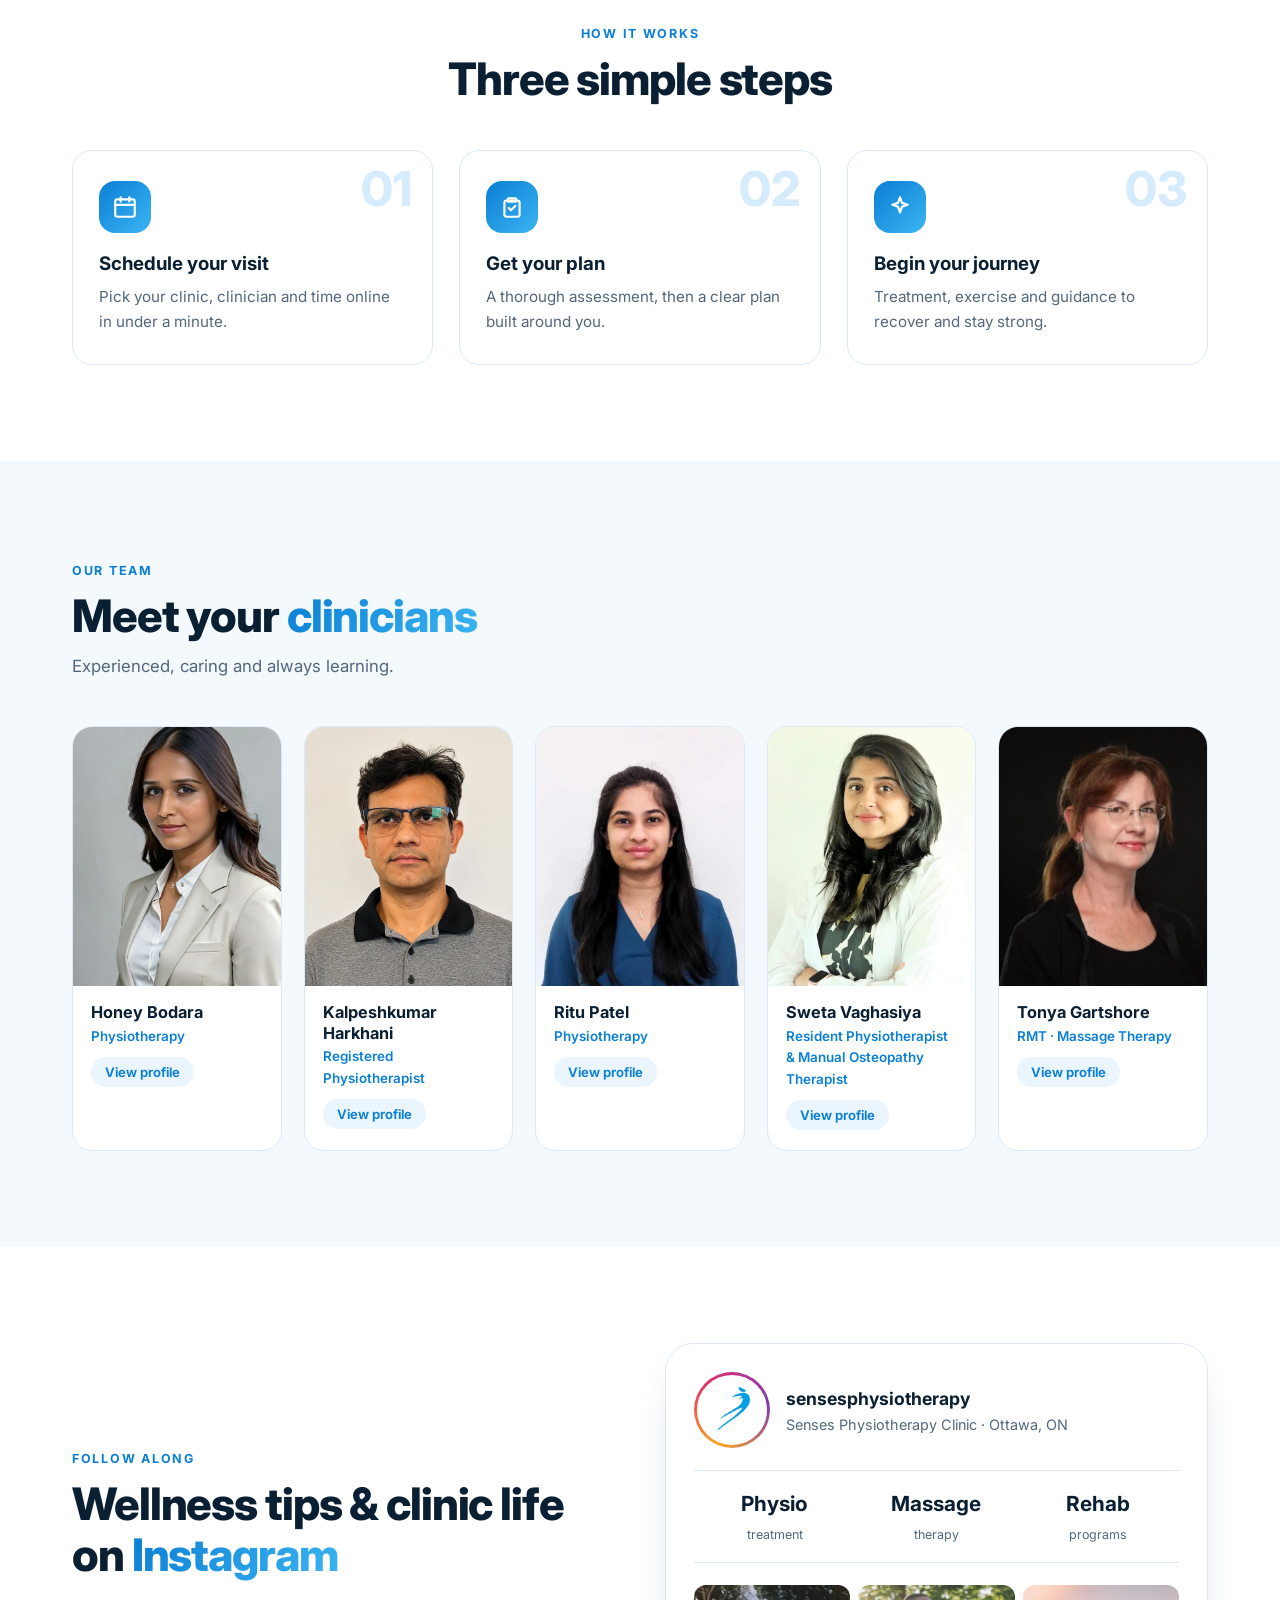
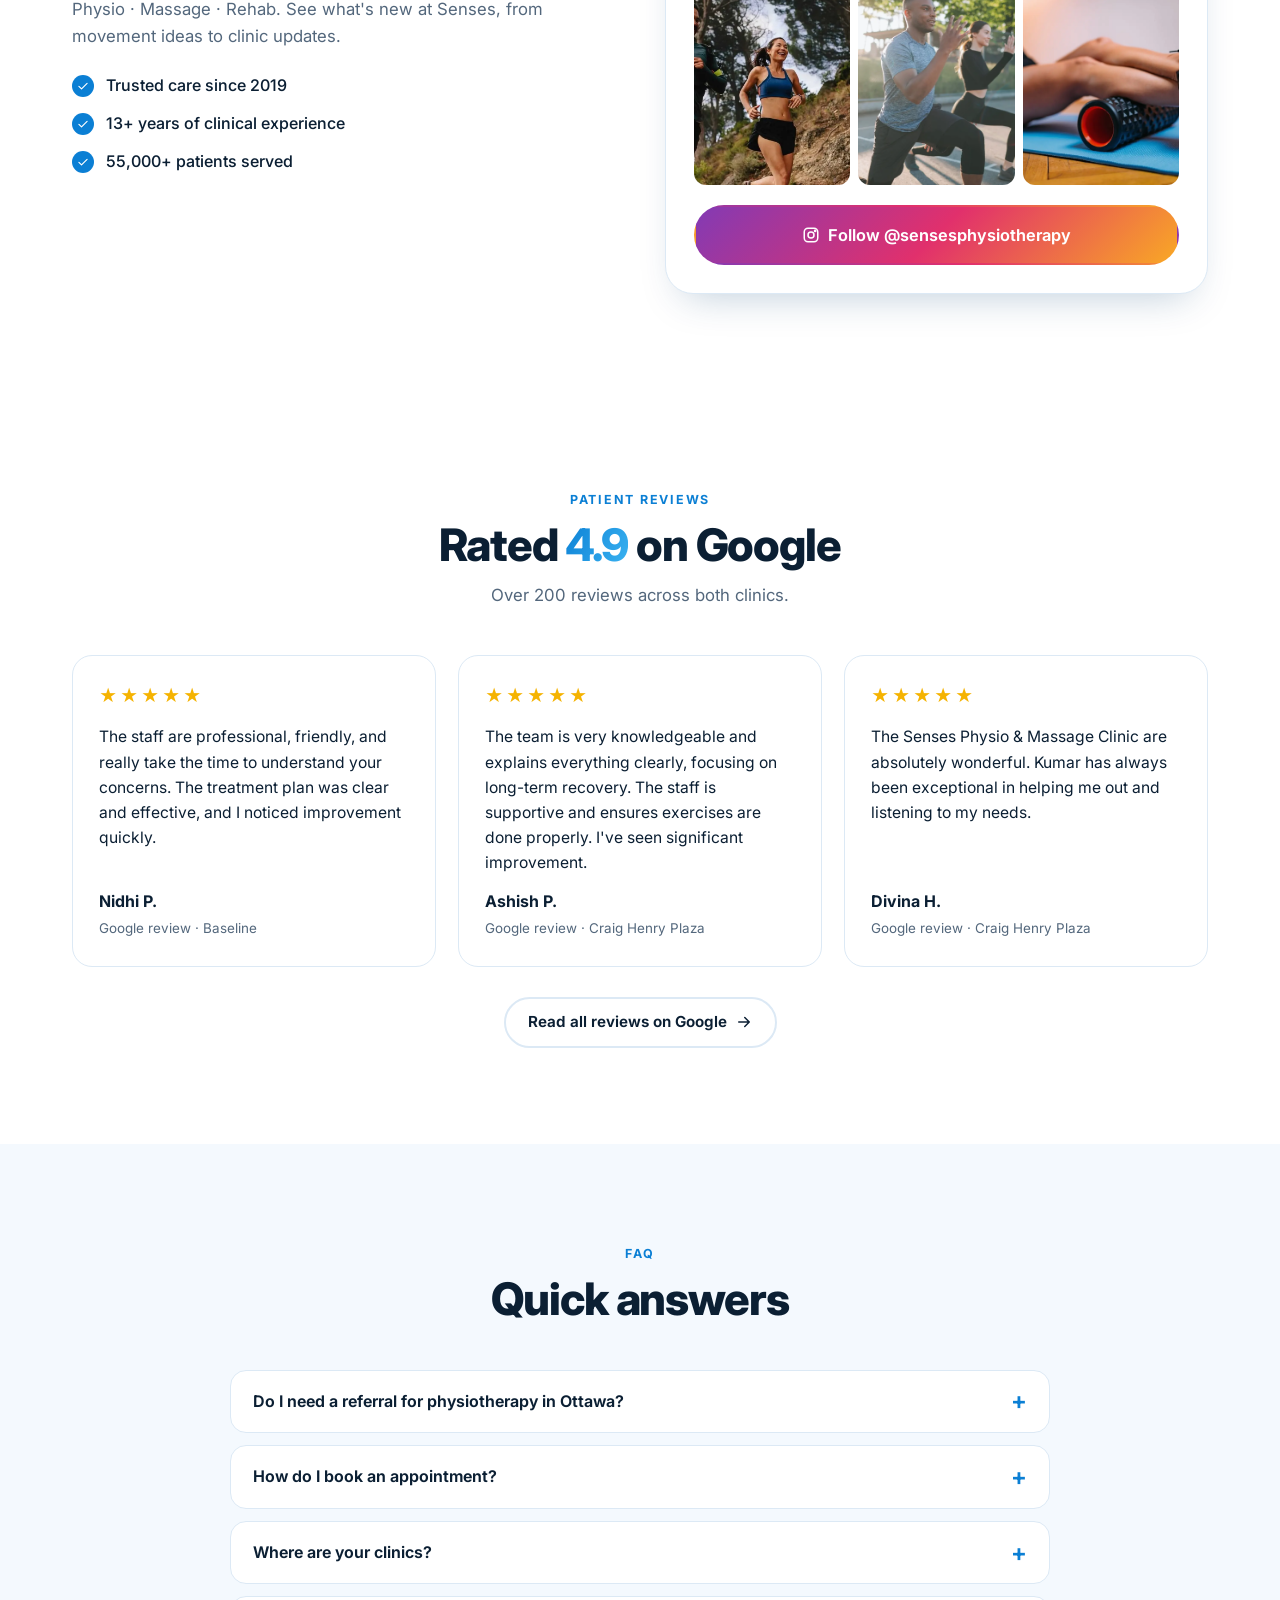
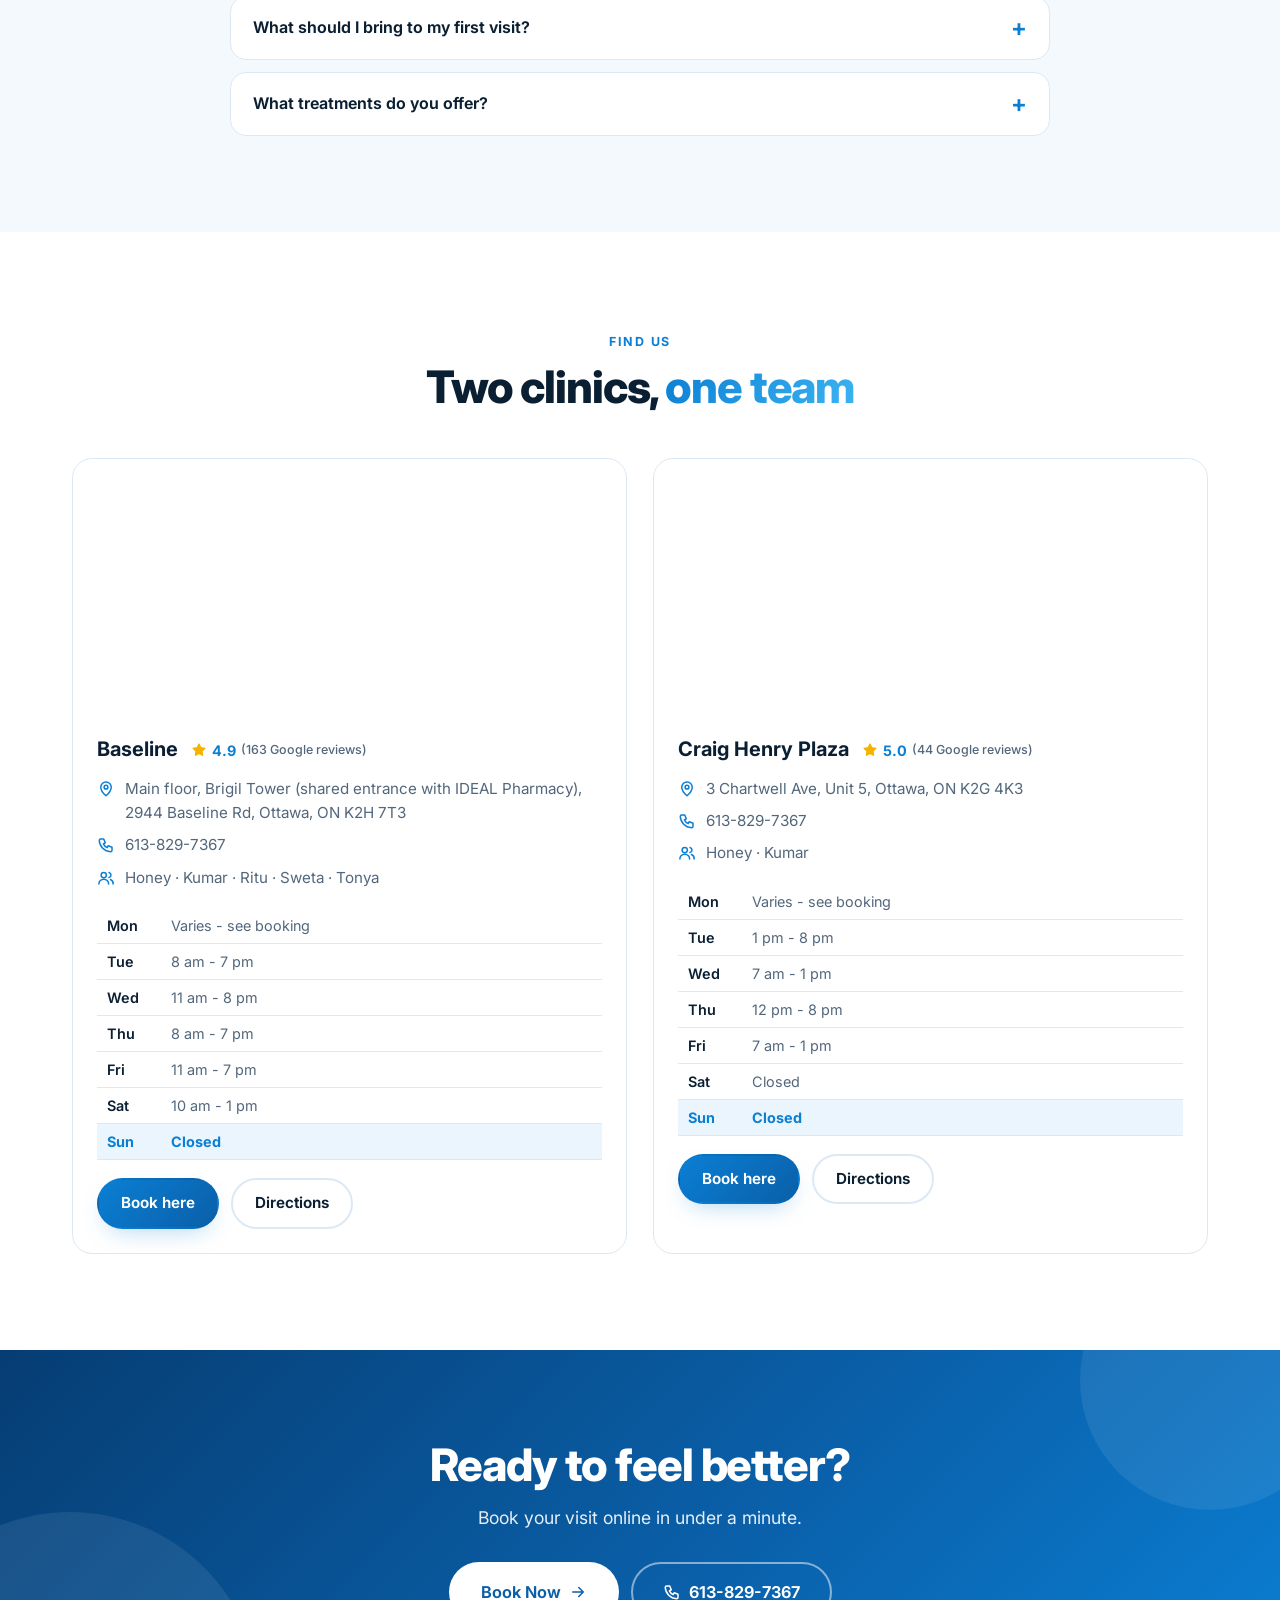
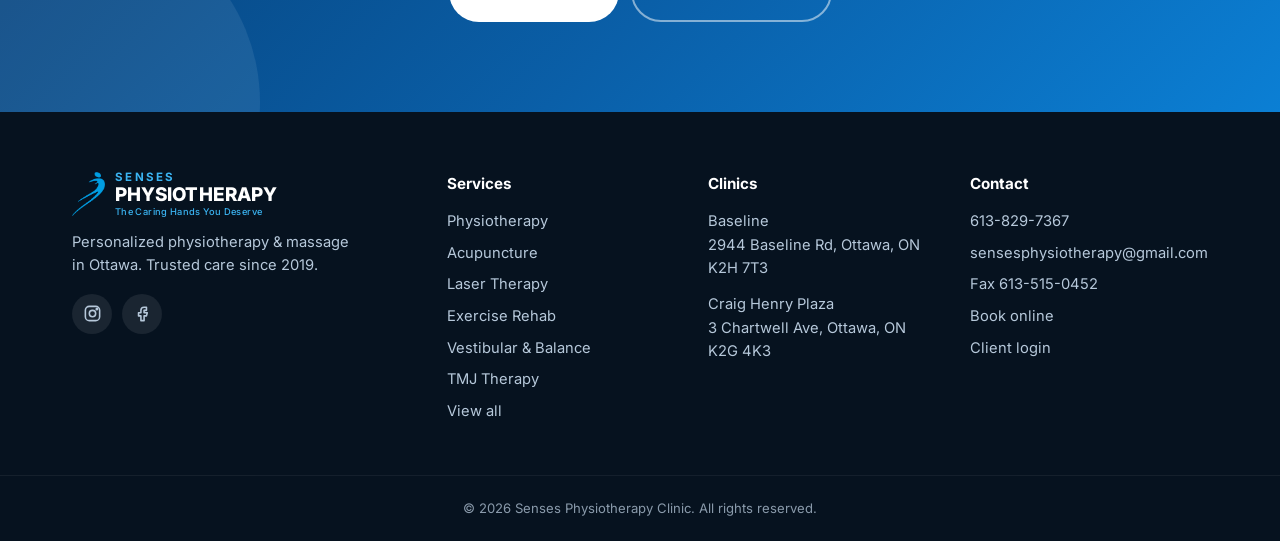
==== commit e5a6abc4: "Fix oversized star icons from stale CSS cache: fixed icon size, versioned assets, revalidating cache" ====
--- a/index.html
+++ b/index.html
@@ -18,7 +18,7 @@
 <link rel="preconnect" href="https://fonts.googleapis.com"><link rel="preconnect" href="https://fonts.gstatic.com" crossorigin>
 <link rel="stylesheet" href="https://fonts.googleapis.com/css2?family=Inter:wght@400;500;600;700;800&display=swap">
 <script>try{var t=localStorage.getItem('theme')||(matchMedia('(prefers-color-scheme: dark)').matches?'dark':'light');document.documentElement.setAttribute('data-theme',t)}catch(e){}</script>
-<link rel="stylesheet" href="css/style.css">
+<link rel="stylesheet" href="css/style.css?v=402c2773">
 <script type="application/ld+json">{"@context":"https://schema.org","@graph":[{"@type":["Physiotherapy","MedicalBusiness","LocalBusiness"],"@id":"https://sensesphysiotherapy.com/#baseline","name":"Senses Physiotherapy Clinic - Baseline","url":"https://sensesphysiotherapy.com","telephone":"+16138297367","email":"sensesphysiotherapy@gmail.com","image":"https://sensesphysiotherapy.com/img/og.jpg","logo":"https://sensesphysiotherapy.com/img/icon-512.png","priceRange":"$$","medicalSpecialty":"Physiotherapy","address":{"@type":"PostalAddress","streetAddress":"2944 Baseline Rd","addressLocality":"Ottawa","addressRegion":"ON","postalCode":"K2H 7T3","addressCountry":"CA"},"geo":{"@type":"GeoCoordinates","latitude":45.3357385,"longitude":-75.7992949},"areaServed":["Ottawa","Nepean","Barrhaven","Kanata"],"openingHoursSpecification":[{"@type":"OpeningHoursSpecification","dayOfWeek":"Tuesday","opens":"08:00","closes":"19:00"},{"@type":"OpeningHoursSpecification","dayOfWeek":"Wednesday","opens":"11:00","closes":"20:00"},{"@type":"OpeningHoursSpecification","dayOfWeek":"Thursday","opens":"08:00","closes":"19:00"},{"@type":"OpeningHoursSpecification","dayOfWeek":"Friday","opens":"11:00","closes":"19:00"},{"@type":"OpeningHoursSpecification","dayOfWeek":"Saturday","opens":"10:00","closes":"13:00"}],"sameAs":["https://www.instagram.com/sensesphysiotherapy/","https://www.facebook.com/profile.php?id=61566591580494"],"potentialAction":{"@type":"ReserveAction","target":"https://kumar.janeapp.com/","name":"Book an appointment"}},{"@type":["Physiotherapy","MedicalBusiness","LocalBusiness"],"@id":"https://sensesphysiotherapy.com/#craig-henry","name":"Senses Physiotherapy Clinic - Craig Henry Plaza","url":"https://sensesphysiotherapy.com","telephone":"+16138297367","email":"sensesphysiotherapy@gmail.com","image":"https://sensesphysiotherapy.com/img/og.jpg","logo":"https://sensesphysiotherapy.com/img/icon-512.png","priceRange":"$$","medicalSpecialty":"Physiotherapy","address":{"@type":"PostalAddress","streetAddress":"3 Chartwell Ave Unit 5","addressLocality":"Ottawa","addressRegion":"ON","postalCode":"K2G 4K3","addressCountry":"CA"},"geo":{"@type":"GeoCoordinates","latitude":45.3323947,"longitude":-75.770038},"areaServed":["Ottawa","Nepean","Barrhaven","Kanata"],"openingHoursSpecification":[{"@type":"OpeningHoursSpecification","dayOfWeek":"Tuesday","opens":"13:00","closes":"20:00"},{"@type":"OpeningHoursSpecification","dayOfWeek":"Wednesday","opens":"07:00","closes":"13:00"},{"@type":"OpeningHoursSpecification","dayOfWeek":"Thursday","opens":"12:00","closes":"20:00"},{"@type":"OpeningHoursSpecification","dayOfWeek":"Friday","opens":"07:00","closes":"13:00"}],"sameAs":["https://www.instagram.com/sensesphysiotherapy/","https://www.facebook.com/profile.php?id=61566591580494"],"potentialAction":{"@type":"ReserveAction","target":"https://kumar.janeapp.com/","name":"Book an appointment"}},{"@type":"WebSite","@id":"https://sensesphysiotherapy.com/#website","url":"https://sensesphysiotherapy.com","name":"Senses Physiotherapy Clinic","inLanguage":"en-CA"}]}</script><script type="application/ld+json">{"@context":"https://schema.org","@type":"FAQPage","mainEntity":[{"@type":"Question","name":"Do I need a referral for physiotherapy in Ottawa?","acceptedAnswer":{"@type":"Answer","text":"No. You can book directly online with a registered physiotherapist, no doctor's referral required. Some insurance plans have their own rules, so check yours."}},{"@type":"Question","name":"How do I book an appointment?","acceptedAnswer":{"@type":"Answer","text":"Tap Book Now, choose your clinic and clinician, then pick a time. Booking is available online 24/7 through our secure booking system."}},{"@type":"Question","name":"Where are your clinics?","acceptedAnswer":{"@type":"Answer","text":"Two Ottawa locations: Baseline (2944 Baseline Rd) and Craig Henry Plaza (3 Chartwell Ave)."}},{"@type":"Question","name":"What should I bring to my first visit?","acceptedAnswer":{"@type":"Answer","text":"Comfortable clothing, your health card, any imaging or reports, and your insurance details if you plan to claim."}},{"@type":"Question","name":"What treatments do you offer?","acceptedAnswer":{"@type":"Answer","text":"Physiotherapy, acupuncture, laser therapy, exercise rehab, vestibular & balance therapy, TMJ therapy, cupping, spinal decompression, ConnecTherapy and osteopathy, plus massage therapy."}}]}</script>
 </head>
 <body>
@@ -31,56 +31,56 @@
 <a href="./#team">Team</a><a href="./#locations">Locations</a><a href="./#faq">FAQ</a><a href="./#contact">Contact</a>
 </nav>
 <div class="nav-actions">
-<button class="icon-btn" id="theme" aria-label="Toggle dark mode"><svg class="moon" viewBox="0 0 24 24" fill="none" stroke="currentColor" stroke-width="2" stroke-linecap="round" stroke-linejoin="round" aria-hidden="true"><path d="M20 14.5A8 8 0 019.5 4 8 8 0 1020 14.5z"/></svg><svg class="sun" viewBox="0 0 24 24" fill="none" stroke="currentColor" stroke-width="2" stroke-linecap="round" stroke-linejoin="round" aria-hidden="true"><circle cx="12" cy="12" r="4"/><path d="M12 2v2M12 20v2M4.9 4.9l1.4 1.4M17.7 17.7l1.4 1.4M2 12h2M20 12h2M4.9 19.1l1.4-1.4M17.7 6.3l1.4-1.4"/></svg></button>
+<button class="icon-btn" id="theme" aria-label="Toggle dark mode"><svg class="moon" width="20" height="20" viewBox="0 0 24 24" fill="none" stroke="currentColor" stroke-width="2" stroke-linecap="round" stroke-linejoin="round" aria-hidden="true"><path d="M20 14.5A8 8 0 019.5 4 8 8 0 1020 14.5z"/></svg><svg class="sun" width="20" height="20" viewBox="0 0 24 24" fill="none" stroke="currentColor" stroke-width="2" stroke-linecap="round" stroke-linejoin="round" aria-hidden="true"><circle cx="12" cy="12" r="4"/><path d="M12 2v2M12 20v2M4.9 4.9l1.4 1.4M17.7 17.7l1.4 1.4M2 12h2M20 12h2M4.9 19.1l1.4-1.4M17.7 6.3l1.4-1.4"/></svg></button>
 <a class="btn btn-primary" href="https://kumar.janeapp.com/">Book Now</a>
-<button class="icon-btn burger" id="burger" aria-label="Open menu" aria-expanded="false"><svg class="" viewBox="0 0 24 24" fill="none" stroke="currentColor" stroke-width="2" stroke-linecap="round" stroke-linejoin="round" aria-hidden="true"><path d="M4 7h16M4 12h16M4 17h16"/></svg></button>
+<button class="icon-btn burger" id="burger" aria-label="Open menu" aria-expanded="false"><svg class="" width="20" height="20" viewBox="0 0 24 24" fill="none" stroke="currentColor" stroke-width="2" stroke-linecap="round" stroke-linejoin="round" aria-hidden="true"><path d="M4 7h16M4 12h16M4 17h16"/></svg></button>
 </div></div></header>
 <main id="main">
 <section class="hero"><div class="wrap hero-in">
 <div><p class="pill rv"><span class="dot"></span> Now booking · Baseline &amp; Craig Henry, Ottawa</p>
 <h1 class="rv" style="--d:.08s">Move better.<br><span class="grad">Feel better.</span></h1>
 <p class="lead rv" style="--d:.16s">Personalized physiotherapy that gets you out of pain and back to the life you love.</p>
-<div class="cta-row rv" style="--d:.24s"><a class="btn btn-primary btn-lg" href="https://kumar.janeapp.com/">Book Appointment <svg class="" viewBox="0 0 24 24" fill="none" stroke="currentColor" stroke-width="2" stroke-linecap="round" stroke-linejoin="round" aria-hidden="true"><path d="M5 12h14M13 6l6 6-6 6"/></svg></a><a class="btn btn-ghost btn-lg" href="#services">Explore treatments</a></div>
-<ul class="trust rv" style="--d:.32s"><li><svg class="" viewBox="0 0 24 24" fill="none" stroke="currentColor" stroke-width="2" stroke-linecap="round" stroke-linejoin="round" aria-hidden="true"><path d="M5 12.5l4.5 4.5L19 7.5"/></svg> No referral needed</li><li><svg class="" viewBox="0 0 24 24" fill="none" stroke="currentColor" stroke-width="2" stroke-linecap="round" stroke-linejoin="round" aria-hidden="true"><path d="M5 12.5l4.5 4.5L19 7.5"/></svg> Book online 24/7</li><li><svg class="" viewBox="0 0 24 24" fill="none" stroke="currentColor" stroke-width="2" stroke-linecap="round" stroke-linejoin="round" aria-hidden="true"><path d="M5 12.5l4.5 4.5L19 7.5"/></svg> Two Ottawa clinics</li></ul></div>
+<div class="cta-row rv" style="--d:.24s"><a class="btn btn-primary btn-lg" href="https://kumar.janeapp.com/">Book Appointment <svg class="" width="20" height="20" viewBox="0 0 24 24" fill="none" stroke="currentColor" stroke-width="2" stroke-linecap="round" stroke-linejoin="round" aria-hidden="true"><path d="M5 12h14M13 6l6 6-6 6"/></svg></a><a class="btn btn-ghost btn-lg" href="#services">Explore treatments</a></div>
+<ul class="trust rv" style="--d:.32s"><li><svg class="" width="20" height="20" viewBox="0 0 24 24" fill="none" stroke="currentColor" stroke-width="2" stroke-linecap="round" stroke-linejoin="round" aria-hidden="true"><path d="M5 12.5l4.5 4.5L19 7.5"/></svg> No referral needed</li><li><svg class="" width="20" height="20" viewBox="0 0 24 24" fill="none" stroke="currentColor" stroke-width="2" stroke-linecap="round" stroke-linejoin="round" aria-hidden="true"><path d="M5 12.5l4.5 4.5L19 7.5"/></svg> Book online 24/7</li><li><svg class="" width="20" height="20" viewBox="0 0 24 24" fill="none" stroke="currentColor" stroke-width="2" stroke-linecap="round" stroke-linejoin="round" aria-hidden="true"><path d="M5 12.5l4.5 4.5L19 7.5"/></svg> Two Ottawa clinics</li></ul></div>
 <div class="collage rv" style="--d:.15s"><div class="blob"><img src="img/photo4.webp" alt="Active adults exercising outdoors after physiotherapy" width="700" height="467" fetchpriority="high"></div>
 <div class="mini"><img src="img/photo5.webp" alt="Smiling patient" width="130" height="130"></div>
-<div class="chip c1"><span class="ic"><svg class="" viewBox="0 0 24 24" fill="none" stroke="currentColor" stroke-width="2" stroke-linecap="round" stroke-linejoin="round" aria-hidden="true"><path d="M12 3l8 3v6c0 5-3.5 8-8 9-4.5-1-8-4-8-9V6z"/><path d="M9 12l2 2 4-4"/></svg></span><div><b>Since 2019</b><span>Trusted Ottawa care</span></div></div>
-<div class="chip c2"><span class="ic"><svg class="" viewBox="0 0 24 24" fill="none" stroke="currentColor" stroke-width="2" stroke-linecap="round" stroke-linejoin="round" aria-hidden="true"><circle cx="9" cy="8" r="3.5"/><path d="M2.5 20a6.5 6.5 0 0113 0M16 4.6a3.5 3.5 0 010 6.8M18 14a6 6 0 013.5 6"/></svg></span><div><b>5 clinicians</b><span>Physio · Osteo · RMT</span></div></div>
-<div class="chip c3"><span class="ic"><svg class="" viewBox="0 0 24 24" fill="none" stroke="currentColor" stroke-width="2" stroke-linecap="round" stroke-linejoin="round" aria-hidden="true"><path d="M12 3l2.7 5.6 6.1.9-4.4 4.3 1 6.1L12 17l-5.4 2.9 1-6.1L3.2 9.5l6.1-.9z"/></svg></span><div><b>4.9 on Google</b><span>200+ reviews</span></div></div></div>
+<div class="chip c1"><span class="ic"><svg class="" width="20" height="20" viewBox="0 0 24 24" fill="none" stroke="currentColor" stroke-width="2" stroke-linecap="round" stroke-linejoin="round" aria-hidden="true"><path d="M12 3l8 3v6c0 5-3.5 8-8 9-4.5-1-8-4-8-9V6z"/><path d="M9 12l2 2 4-4"/></svg></span><div><b>Since 2019</b><span>Trusted Ottawa care</span></div></div>
+<div class="chip c2"><span class="ic"><svg class="" width="20" height="20" viewBox="0 0 24 24" fill="none" stroke="currentColor" stroke-width="2" stroke-linecap="round" stroke-linejoin="round" aria-hidden="true"><circle cx="9" cy="8" r="3.5"/><path d="M2.5 20a6.5 6.5 0 0113 0M16 4.6a3.5 3.5 0 010 6.8M18 14a6 6 0 013.5 6"/></svg></span><div><b>5 clinicians</b><span>Physio · Osteo · RMT</span></div></div>
+<div class="chip c3"><span class="ic"><svg class="" width="20" height="20" viewBox="0 0 24 24" fill="none" stroke="currentColor" stroke-width="2" stroke-linecap="round" stroke-linejoin="round" aria-hidden="true"><path d="M12 3l2.7 5.6 6.1.9-4.4 4.3 1 6.1L12 17l-5.4 2.9 1-6.1L3.2 9.5l6.1-.9z"/></svg></span><div><b>4.9 on Google</b><span>200+ reviews</span></div></div></div>
 </div></section>
 <div class="marquee" aria-label="Conditions we treat"><div class="track"><span>Back pain</span><span>Neck pain</span><span>Sports injuries</span><span>Sciatica</span><span>Frozen shoulder</span><span>Post-surgery rehab</span><span>Dizziness & balance</span><span>Jaw pain (TMJ)</span><span>Arthritis</span><span>Tendinopathy</span><span>Posture</span><span>Stress & tension</span><span>Back pain</span><span>Neck pain</span><span>Sports injuries</span><span>Sciatica</span><span>Frozen shoulder</span><span>Post-surgery rehab</span><span>Dizziness & balance</span><span>Jaw pain (TMJ)</span><span>Arthritis</span><span>Tendinopathy</span><span>Posture</span><span>Stress & tension</span></div></div>
 
 <section class="section" id="services"><div class="wrap">
 <div class="head rv"><span class="eyebrow">Treatments</span><h2>Care for every <span class="grad">body</span></h2><p>Ten specialized treatments under one roof. Tap any card to learn more.</p></div>
 <div class="grid svc"><a class="s-card rv" href="services/physiotherapy/" aria-label="Physiotherapy: learn more" style="--d:0.00s"><div class="s-img"><img src="img/photo1.webp" alt="Athlete holding ankle in pain, a common physiotherapy case" width="700" height="450" loading="lazy"></div>
-<div class="s-body"><span class="s-ic"><svg class="" viewBox="0 0 24 24" fill="none" stroke="currentColor" stroke-width="2" stroke-linecap="round" stroke-linejoin="round" aria-hidden="true"><path d="M7 7a2.5 2.5 0 10-3 3.5 2.5 2.5 0 103.5 3L14 7.5A2.5 2.5 0 1017 4a2.5 2.5 0 103.5 3 2.5 2.5 0 10-3 3.5L10.5 17A2.5 2.5 0 107 20a2.5 2.5 0 10-3-3.5"/></svg></span><h3>Physiotherapy</h3><p>Hands-on care for pain, injury and mobility.</p><span class="more">Learn more <svg class="" viewBox="0 0 24 24" fill="none" stroke="currentColor" stroke-width="2" stroke-linecap="round" stroke-linejoin="round" aria-hidden="true"><path d="M5 12h14M13 6l6 6-6 6"/></svg></span></div></a>
+<div class="s-body"><span class="s-ic"><svg class="" width="20" height="20" viewBox="0 0 24 24" fill="none" stroke="currentColor" stroke-width="2" stroke-linecap="round" stroke-linejoin="round" aria-hidden="true"><path d="M7 7a2.5 2.5 0 10-3 3.5 2.5 2.5 0 103.5 3L14 7.5A2.5 2.5 0 1017 4a2.5 2.5 0 103.5 3 2.5 2.5 0 10-3 3.5L10.5 17A2.5 2.5 0 107 20a2.5 2.5 0 10-3-3.5"/></svg></span><h3>Physiotherapy</h3><p>Hands-on care for pain, injury and mobility.</p><span class="more">Learn more <svg class="" width="20" height="20" viewBox="0 0 24 24" fill="none" stroke="currentColor" stroke-width="2" stroke-linecap="round" stroke-linejoin="round" aria-hidden="true"><path d="M5 12h14M13 6l6 6-6 6"/></svg></span></div></a>
 <a class="s-card rv" href="services/acupuncture-under-physiotherapy-practice/" aria-label="Acupuncture: learn more" style="--d:0.08s"><div class="s-img"><img src="img/photo3.webp" alt="Calm green leaves representing balance and healing" width="700" height="450" loading="lazy"></div>
-<div class="s-body"><span class="s-ic"><svg class="" viewBox="0 0 24 24" fill="none" stroke="currentColor" stroke-width="2" stroke-linecap="round" stroke-linejoin="round" aria-hidden="true"><path d="M20 4l-9 9M14 7l3 3M11 13l-6 6-1 2 2-1 6-6"/></svg></span><h3>Acupuncture</h3><p>Acupuncture &amp; dry needling for pain relief.</p><span class="more">Learn more <svg class="" viewBox="0 0 24 24" fill="none" stroke="currentColor" stroke-width="2" stroke-linecap="round" stroke-linejoin="round" aria-hidden="true"><path d="M5 12h14M13 6l6 6-6 6"/></svg></span></div></a>
+<div class="s-body"><span class="s-ic"><svg class="" width="20" height="20" viewBox="0 0 24 24" fill="none" stroke="currentColor" stroke-width="2" stroke-linecap="round" stroke-linejoin="round" aria-hidden="true"><path d="M20 4l-9 9M14 7l3 3M11 13l-6 6-1 2 2-1 6-6"/></svg></span><h3>Acupuncture</h3><p>Acupuncture &amp; dry needling for pain relief.</p><span class="more">Learn more <svg class="" width="20" height="20" viewBox="0 0 24 24" fill="none" stroke="currentColor" stroke-width="2" stroke-linecap="round" stroke-linejoin="round" aria-hidden="true"><path d="M5 12h14M13 6l6 6-6 6"/></svg></span></div></a>
 <a class="s-card rv" href="services/laser-therapy/" aria-label="Laser Therapy: learn more" style="--d:0.16s"><div class="s-img"><img src="img/photo4.webp" alt="Two people jogging outdoors, active recovery after injury" width="700" height="450" loading="lazy"></div>
-<div class="s-body"><span class="s-ic"><svg class="" viewBox="0 0 24 24" fill="none" stroke="currentColor" stroke-width="2" stroke-linecap="round" stroke-linejoin="round" aria-hidden="true"><path d="M13 2L5 14h6l-1 8 8-12h-6z"/></svg></span><h3>Laser Therapy</h3><p>Painless light therapy for faster healing.</p><span class="more">Learn more <svg class="" viewBox="0 0 24 24" fill="none" stroke="currentColor" stroke-width="2" stroke-linecap="round" stroke-linejoin="round" aria-hidden="true"><path d="M5 12h14M13 6l6 6-6 6"/></svg></span></div></a>
+<div class="s-body"><span class="s-ic"><svg class="" width="20" height="20" viewBox="0 0 24 24" fill="none" stroke="currentColor" stroke-width="2" stroke-linecap="round" stroke-linejoin="round" aria-hidden="true"><path d="M13 2L5 14h6l-1 8 8-12h-6z"/></svg></span><h3>Laser Therapy</h3><p>Painless light therapy for faster healing.</p><span class="more">Learn more <svg class="" width="20" height="20" viewBox="0 0 24 24" fill="none" stroke="currentColor" stroke-width="2" stroke-linecap="round" stroke-linejoin="round" aria-hidden="true"><path d="M5 12h14M13 6l6 6-6 6"/></svg></span></div></a>
 <a class="s-card rv" href="services/exercise-rehabilitation/" aria-label="Exercise Rehab: learn more" style="--d:0.24s"><div class="s-img"><img src="img/photo2.webp" alt="Person using a foam roller on an exercise mat" width="700" height="450" loading="lazy"></div>
-<div class="s-body"><span class="s-ic"><svg class="" viewBox="0 0 24 24" fill="none" stroke="currentColor" stroke-width="2" stroke-linecap="round" stroke-linejoin="round" aria-hidden="true"><path d="M6 8v8M3 10v4M18 8v8M21 10v4M6 12h12"/></svg></span><h3>Exercise Rehab</h3><p>Rebuild strength, balance and confidence.</p><span class="more">Learn more <svg class="" viewBox="0 0 24 24" fill="none" stroke="currentColor" stroke-width="2" stroke-linecap="round" stroke-linejoin="round" aria-hidden="true"><path d="M5 12h14M13 6l6 6-6 6"/></svg></span></div></a>
+<div class="s-body"><span class="s-ic"><svg class="" width="20" height="20" viewBox="0 0 24 24" fill="none" stroke="currentColor" stroke-width="2" stroke-linecap="round" stroke-linejoin="round" aria-hidden="true"><path d="M6 8v8M3 10v4M18 8v8M21 10v4M6 12h12"/></svg></span><h3>Exercise Rehab</h3><p>Rebuild strength, balance and confidence.</p><span class="more">Learn more <svg class="" width="20" height="20" viewBox="0 0 24 24" fill="none" stroke="currentColor" stroke-width="2" stroke-linecap="round" stroke-linejoin="round" aria-hidden="true"><path d="M5 12h14M13 6l6 6-6 6"/></svg></span></div></a>
 <a class="s-card rv" href="services/vestibular-and-balance-physiotherapy/" aria-label="Vestibular &amp; Balance: learn more" style="--d:0.00s"><div class="s-img"><img src="img/photo6.webp" alt="Two people doing balanced lunges outdoors" width="700" height="450" loading="lazy"></div>
-<div class="s-body"><span class="s-ic"><svg class="" viewBox="0 0 24 24" fill="none" stroke="currentColor" stroke-width="2" stroke-linecap="round" stroke-linejoin="round" aria-hidden="true"><path d="M12 12m-1 0a1 1 0 102 0 1 1 0 10-2 0M12 8a4 4 0 11-4 4M12 4a8 8 0 11-8 8"/></svg></span><h3>Vestibular &amp; Balance</h3><p>Relief from dizziness and unsteadiness.</p><span class="more">Learn more <svg class="" viewBox="0 0 24 24" fill="none" stroke="currentColor" stroke-width="2" stroke-linecap="round" stroke-linejoin="round" aria-hidden="true"><path d="M5 12h14M13 6l6 6-6 6"/></svg></span></div></a>
+<div class="s-body"><span class="s-ic"><svg class="" width="20" height="20" viewBox="0 0 24 24" fill="none" stroke="currentColor" stroke-width="2" stroke-linecap="round" stroke-linejoin="round" aria-hidden="true"><path d="M12 12m-1 0a1 1 0 102 0 1 1 0 10-2 0M12 8a4 4 0 11-4 4M12 4a8 8 0 11-8 8"/></svg></span><h3>Vestibular &amp; Balance</h3><p>Relief from dizziness and unsteadiness.</p><span class="more">Learn more <svg class="" width="20" height="20" viewBox="0 0 24 24" fill="none" stroke="currentColor" stroke-width="2" stroke-linecap="round" stroke-linejoin="round" aria-hidden="true"><path d="M5 12h14M13 6l6 6-6 6"/></svg></span></div></a>
 <a class="s-card rv" href="services/tmj-therapy-temporomandibular-jaw-joint/" aria-label="TMJ Therapy: learn more" style="--d:0.08s"><div class="s-img"><img src="img/photo5.webp" alt="Smiling man relaxed after jaw and neck treatment" width="700" height="450" loading="lazy"></div>
-<div class="s-body"><span class="s-ic"><svg class="" viewBox="0 0 24 24" fill="none" stroke="currentColor" stroke-width="2" stroke-linecap="round" stroke-linejoin="round" aria-hidden="true"><path d="M5 8c0-3 3-5 7-5s7 2 7 5c0 5-3 9-7 9s-7-4-7-9z"/><path d="M9 14c1 1 5 1 6 0"/></svg></span><h3>TMJ Therapy</h3><p>Jaw pain, clicking and tension relief.</p><span class="more">Learn more <svg class="" viewBox="0 0 24 24" fill="none" stroke="currentColor" stroke-width="2" stroke-linecap="round" stroke-linejoin="round" aria-hidden="true"><path d="M5 12h14M13 6l6 6-6 6"/></svg></span></div></a>
+<div class="s-body"><span class="s-ic"><svg class="" width="20" height="20" viewBox="0 0 24 24" fill="none" stroke="currentColor" stroke-width="2" stroke-linecap="round" stroke-linejoin="round" aria-hidden="true"><path d="M5 8c0-3 3-5 7-5s7 2 7 5c0 5-3 9-7 9s-7-4-7-9z"/><path d="M9 14c1 1 5 1 6 0"/></svg></span><h3>TMJ Therapy</h3><p>Jaw pain, clicking and tension relief.</p><span class="more">Learn more <svg class="" width="20" height="20" viewBox="0 0 24 24" fill="none" stroke="currentColor" stroke-width="2" stroke-linecap="round" stroke-linejoin="round" aria-hidden="true"><path d="M5 12h14M13 6l6 6-6 6"/></svg></span></div></a>
 <a class="s-card rv" href="services/cupping-therapy/" aria-label="Cupping Therapy: learn more" style="--d:0.16s"><div class="s-img"><img src="img/photo7.webp" alt="Therapist applying kinesiology tape to a knee" width="700" height="450" loading="lazy"></div>
-<div class="s-body"><span class="s-ic"><svg class="" viewBox="0 0 24 24" fill="none" stroke="currentColor" stroke-width="2" stroke-linecap="round" stroke-linejoin="round" aria-hidden="true"><path d="M5 9h14l-1.5 9a3 3 0 01-3 2.5h-5a3 3 0 01-3-2.5z"/><path d="M8 9V6a4 4 0 018 0v3"/></svg></span><h3>Cupping Therapy</h3><p>Release tight muscles, boost circulation.</p><span class="more">Learn more <svg class="" viewBox="0 0 24 24" fill="none" stroke="currentColor" stroke-width="2" stroke-linecap="round" stroke-linejoin="round" aria-hidden="true"><path d="M5 12h14M13 6l6 6-6 6"/></svg></span></div></a>
+<div class="s-body"><span class="s-ic"><svg class="" width="20" height="20" viewBox="0 0 24 24" fill="none" stroke="currentColor" stroke-width="2" stroke-linecap="round" stroke-linejoin="round" aria-hidden="true"><path d="M5 9h14l-1.5 9a3 3 0 01-3 2.5h-5a3 3 0 01-3-2.5z"/><path d="M8 9V6a4 4 0 018 0v3"/></svg></span><h3>Cupping Therapy</h3><p>Release tight muscles, boost circulation.</p><span class="more">Learn more <svg class="" width="20" height="20" viewBox="0 0 24 24" fill="none" stroke="currentColor" stroke-width="2" stroke-linecap="round" stroke-linejoin="round" aria-hidden="true"><path d="M5 12h14M13 6l6 6-6 6"/></svg></span></div></a>
 <a class="s-card rv" href="services/spinal-decompression-physiotherapy/" aria-label="Spinal Decompression: learn more" style="--d:0.24s"><div class="s-img"><img src="img/photo1.webp" alt="Person gripping a painful leg, back and leg pain relief" width="700" height="450" loading="lazy"></div>
-<div class="s-body"><span class="s-ic"><svg class="" viewBox="0 0 24 24" fill="none" stroke="currentColor" stroke-width="2" stroke-linecap="round" stroke-linejoin="round" aria-hidden="true"><rect x="9" y="3" width="6" height="3.5" rx="1.2"/><rect x="9" y="8.5" width="6" height="3.5" rx="1.2"/><rect x="9" y="14" width="6" height="3.5" rx="1.2"/><path d="M12 19.5V21"/></svg></span><h3>Spinal Decompression</h3><p>Ease pressure on the back and neck.</p><span class="more">Learn more <svg class="" viewBox="0 0 24 24" fill="none" stroke="currentColor" stroke-width="2" stroke-linecap="round" stroke-linejoin="round" aria-hidden="true"><path d="M5 12h14M13 6l6 6-6 6"/></svg></span></div></a>
+<div class="s-body"><span class="s-ic"><svg class="" width="20" height="20" viewBox="0 0 24 24" fill="none" stroke="currentColor" stroke-width="2" stroke-linecap="round" stroke-linejoin="round" aria-hidden="true"><rect x="9" y="3" width="6" height="3.5" rx="1.2"/><rect x="9" y="8.5" width="6" height="3.5" rx="1.2"/><rect x="9" y="14" width="6" height="3.5" rx="1.2"/><path d="M12 19.5V21"/></svg></span><h3>Spinal Decompression</h3><p>Ease pressure on the back and neck.</p><span class="more">Learn more <svg class="" width="20" height="20" viewBox="0 0 24 24" fill="none" stroke="currentColor" stroke-width="2" stroke-linecap="round" stroke-linejoin="round" aria-hidden="true"><path d="M5 12h14M13 6l6 6-6 6"/></svg></span></div></a>
 <a class="s-card rv" href="services/connecttherapy-concept-physiotherapy/" aria-label="ConnectTherapy: learn more" style="--d:0.00s"><div class="s-img"><img src="img/photo6.webp" alt="Two people performing lunges, whole-body movement" width="700" height="450" loading="lazy"></div>
-<div class="s-body"><span class="s-ic"><svg class="" viewBox="0 0 24 24" fill="none" stroke="currentColor" stroke-width="2" stroke-linecap="round" stroke-linejoin="round" aria-hidden="true"><path d="M10 14a4 4 0 005.6 0l3-3a4 4 0 00-5.6-5.6l-1 1M14 10a4 4 0 00-5.6 0l-3 3A4 4 0 0011 18.6l1-1"/></svg></span><h3>ConnectTherapy</h3><p>Whole-body approach to movement.</p><span class="more">Learn more <svg class="" viewBox="0 0 24 24" fill="none" stroke="currentColor" stroke-width="2" stroke-linecap="round" stroke-linejoin="round" aria-hidden="true"><path d="M5 12h14M13 6l6 6-6 6"/></svg></span></div></a>
+<div class="s-body"><span class="s-ic"><svg class="" width="20" height="20" viewBox="0 0 24 24" fill="none" stroke="currentColor" stroke-width="2" stroke-linecap="round" stroke-linejoin="round" aria-hidden="true"><path d="M10 14a4 4 0 005.6 0l3-3a4 4 0 00-5.6-5.6l-1 1M14 10a4 4 0 00-5.6 0l-3 3A4 4 0 0011 18.6l1-1"/></svg></span><h3>ConnectTherapy</h3><p>Whole-body approach to movement.</p><span class="more">Learn more <svg class="" width="20" height="20" viewBox="0 0 24 24" fill="none" stroke="currentColor" stroke-width="2" stroke-linecap="round" stroke-linejoin="round" aria-hidden="true"><path d="M5 12h14M13 6l6 6-6 6"/></svg></span></div></a>
 <a class="s-card rv" href="services/osteopathy/" aria-label="Osteopathy: learn more" style="--d:0.08s"><div class="s-img"><img src="img/photo3.webp" alt="Soft green leaves symbolising gentle holistic care" width="700" height="450" loading="lazy"></div>
-<div class="s-body"><span class="s-ic"><svg class="" viewBox="0 0 24 24" fill="none" stroke="currentColor" stroke-width="2" stroke-linecap="round" stroke-linejoin="round" aria-hidden="true"><path d="M8 12V5a1.5 1.5 0 013 0v5M11 10V4a1.5 1.5 0 013 0v6M14 10V5.5a1.5 1.5 0 013 0V13M8 12l-1.5-1.8a1.5 1.5 0 00-2.4 1.8L7 17.5A5 5 0 0011.5 21H14a5 5 0 005-5v-3"/></svg></span><h3>Osteopathy</h3><p>Gentle, whole-body manual treatment.</p><span class="more">Learn more <svg class="" viewBox="0 0 24 24" fill="none" stroke="currentColor" stroke-width="2" stroke-linecap="round" stroke-linejoin="round" aria-hidden="true"><path d="M5 12h14M13 6l6 6-6 6"/></svg></span></div></a></div></div></section>
+<div class="s-body"><span class="s-ic"><svg class="" width="20" height="20" viewBox="0 0 24 24" fill="none" stroke="currentColor" stroke-width="2" stroke-linecap="round" stroke-linejoin="round" aria-hidden="true"><path d="M8 12V5a1.5 1.5 0 013 0v5M11 10V4a1.5 1.5 0 013 0v6M14 10V5.5a1.5 1.5 0 013 0V13M8 12l-1.5-1.8a1.5 1.5 0 00-2.4 1.8L7 17.5A5 5 0 0011.5 21H14a5 5 0 005-5v-3"/></svg></span><h3>Osteopathy</h3><p>Gentle, whole-body manual treatment.</p><span class="more">Learn more <svg class="" width="20" height="20" viewBox="0 0 24 24" fill="none" stroke="currentColor" stroke-width="2" stroke-linecap="round" stroke-linejoin="round" aria-hidden="true"><path d="M5 12h14M13 6l6 6-6 6"/></svg></span></div></a></div></div></section>
 
 <section class="section alt" id="about"><div class="wrap about">
 <div class="about-img rv"><img src="img/photo7.webp" alt="Physiotherapist applying kinesiology tape to a patient's knee" width="700" height="467" loading="lazy"></div>
 <div class="rv" style="--d:.1s"><span class="eyebrow">Our story</span><h2>Born from a shared passion for <span class="grad">holistic care</span></h2>
 <p style="color:var(--mut);margin:16px 0">Senses started as a dream among friends: a place focused on your wellness. Your comfort and needs guide every step. We pair care and compassion with evidence-based treatment so you feel heard, understood and supported.</p>
 <div class="points">
-<div class="pt"><span class="ic"><svg class="" viewBox="0 0 24 24" fill="none" stroke="currentColor" stroke-width="2" stroke-linecap="round" stroke-linejoin="round" aria-hidden="true"><circle cx="12" cy="12" r="9"/><circle cx="12" cy="12" r="5"/><circle cx="12" cy="12" r="1"/></svg></span><div><h3>Personalized plans</h3><p>Built around your goals, never a template.</p></div></div>
-<div class="pt"><span class="ic"><svg class="" viewBox="0 0 24 24" fill="none" stroke="currentColor" stroke-width="2" stroke-linecap="round" stroke-linejoin="round" aria-hidden="true"><path d="M5 19c0-9 5-14 15-14 0 10-5 15-14 15"/><path d="M5 19c3-5 6-7 10-9"/></svg></span><div><h3>Holistic approach</h3><p>We treat the cause, not just the pain.</p></div></div>
-<div class="pt"><span class="ic"><svg class="" viewBox="0 0 24 24" fill="none" stroke="currentColor" stroke-width="2" stroke-linecap="round" stroke-linejoin="round" aria-hidden="true"><path d="M12 21s7-6.2 7-11.5A7 7 0 005 9.5C5 14.8 12 21 12 21z"/><circle cx="12" cy="9.5" r="2.5"/></svg></span><div><h3>Convenient locations</h3><p>Baseline and Craig Henry Plaza, Ottawa.</p></div></div></div></div>
+<div class="pt"><span class="ic"><svg class="" width="20" height="20" viewBox="0 0 24 24" fill="none" stroke="currentColor" stroke-width="2" stroke-linecap="round" stroke-linejoin="round" aria-hidden="true"><circle cx="12" cy="12" r="9"/><circle cx="12" cy="12" r="5"/><circle cx="12" cy="12" r="1"/></svg></span><div><h3>Personalized plans</h3><p>Built around your goals, never a template.</p></div></div>
+<div class="pt"><span class="ic"><svg class="" width="20" height="20" viewBox="0 0 24 24" fill="none" stroke="currentColor" stroke-width="2" stroke-linecap="round" stroke-linejoin="round" aria-hidden="true"><path d="M5 19c0-9 5-14 15-14 0 10-5 15-14 15"/><path d="M5 19c3-5 6-7 10-9"/></svg></span><div><h3>Holistic approach</h3><p>We treat the cause, not just the pain.</p></div></div>
+<div class="pt"><span class="ic"><svg class="" width="20" height="20" viewBox="0 0 24 24" fill="none" stroke="currentColor" stroke-width="2" stroke-linecap="round" stroke-linejoin="round" aria-hidden="true"><path d="M12 21s7-6.2 7-11.5A7 7 0 005 9.5C5 14.8 12 21 12 21z"/><circle cx="12" cy="9.5" r="2.5"/></svg></span><div><h3>Convenient locations</h3><p>Baseline and Craig Henry Plaza, Ottawa.</p></div></div></div></div>
 </div></section>
 
 <section class="stats"><div class="wrap stat-grid"><div class="rv"><b data-to="55000" data-suf="+">55,000+</b><span>patients served</span></div><div class="rv"><b data-to="13" data-suf="+">13+</b><span>years of experience</span></div><div class="rv"><b data-to="10" data-suf="">10</b><span>specialized treatments</span></div><div class="rv"><b data-to="2" data-suf="">2</b><span>Ottawa clinics</span></div></div></section>
@@ -88,9 +88,9 @@
 <section class="section"><div class="wrap">
 <div class="head center rv"><span class="eyebrow">How it works</span><h2>Three simple steps</h2></div>
 <div class="steps">
-<div class="step rv"><span class="ic"><svg class="" viewBox="0 0 24 24" fill="none" stroke="currentColor" stroke-width="2" stroke-linecap="round" stroke-linejoin="round" aria-hidden="true"><rect x="3" y="5" width="18" height="16" rx="2"/><path d="M3 10h18M8 3v4M16 3v4"/></svg></span><h3>Schedule your visit</h3><p>Pick your clinic, clinician and time online in under a minute.</p></div>
-<div class="step rv" style="--d:.1s"><span class="ic"><svg class="" viewBox="0 0 24 24" fill="none" stroke="currentColor" stroke-width="2" stroke-linecap="round" stroke-linejoin="round" aria-hidden="true"><path d="M9 4h6a1 1 0 011 1v2H8V5a1 1 0 011-1z"/><rect x="5" y="6" width="14" height="15" rx="2"/><path d="M9 13l2 2 4-4"/></svg></span><h3>Get your plan</h3><p>A thorough assessment, then a clear plan built around you.</p></div>
-<div class="step rv" style="--d:.2s"><span class="ic"><svg class="" viewBox="0 0 24 24" fill="none" stroke="currentColor" stroke-width="2" stroke-linecap="round" stroke-linejoin="round" aria-hidden="true"><path d="M12 3l1.8 5.2L19 10l-5.2 1.8L12 17l-1.8-5.2L5 10l5.2-1.8z"/></svg></span><h3>Begin your journey</h3><p>Treatment, exercise and guidance to recover and stay strong.</p></div>
+<div class="step rv"><span class="ic"><svg class="" width="20" height="20" viewBox="0 0 24 24" fill="none" stroke="currentColor" stroke-width="2" stroke-linecap="round" stroke-linejoin="round" aria-hidden="true"><rect x="3" y="5" width="18" height="16" rx="2"/><path d="M3 10h18M8 3v4M16 3v4"/></svg></span><h3>Schedule your visit</h3><p>Pick your clinic, clinician and time online in under a minute.</p></div>
+<div class="step rv" style="--d:.1s"><span class="ic"><svg class="" width="20" height="20" viewBox="0 0 24 24" fill="none" stroke="currentColor" stroke-width="2" stroke-linecap="round" stroke-linejoin="round" aria-hidden="true"><path d="M9 4h6a1 1 0 011 1v2H8V5a1 1 0 011-1z"/><rect x="5" y="6" width="14" height="15" rx="2"/><path d="M9 13l2 2 4-4"/></svg></span><h3>Get your plan</h3><p>A thorough assessment, then a clear plan built around you.</p></div>
+<div class="step rv" style="--d:.2s"><span class="ic"><svg class="" width="20" height="20" viewBox="0 0 24 24" fill="none" stroke="currentColor" stroke-width="2" stroke-linecap="round" stroke-linejoin="round" aria-hidden="true"><path d="M12 3l1.8 5.2L19 10l-5.2 1.8L12 17l-1.8-5.2L5 10l5.2-1.8z"/></svg></span><h3>Begin your journey</h3><p>Treatment, exercise and guidance to recover and stay strong.</p></div>
 </div></div></section>
 
 <section class="section alt" id="team"><div class="wrap">
@@ -101,21 +101,21 @@
 <div class="p-body"><h3>Ritu Patel</h3><div class="role">Physiotherapy</div><button data-bio="tpl-ritu">View profile</button></div></article><article class="person rv" style="--d:0.24s"><div class="p-img"><img src="img/sweta.webp" alt="Sweta Vaghasiya, Resident Physiotherapist &amp; Manual Osteopathy Therapist at Senses Physiotherapy Ottawa" width="320" height="416" loading="lazy"></div>
 <div class="p-body"><h3>Sweta Vaghasiya</h3><div class="role">Resident Physiotherapist &amp; Manual Osteopathy Therapist</div><button data-bio="tpl-sweta">View profile</button></div></article><article class="person rv" style="--d:0.32s"><div class="p-img"><img src="img/tonya.webp" alt="Tonya Gartshore, RMT · Massage Therapy at Senses Physiotherapy Ottawa" width="320" height="416" loading="lazy"></div>
 <div class="p-body"><h3>Tonya Gartshore</h3><div class="role">RMT · Massage Therapy</div><button data-bio="tpl-tonya">View profile</button></div></article></div></div></section>
-<dialog id="bio" aria-label="Clinician profile"><button class="icon-btn dlg-x" aria-label="Close"><svg class="" viewBox="0 0 24 24" fill="none" stroke="currentColor" stroke-width="2" stroke-linecap="round" stroke-linejoin="round" aria-hidden="true"><path d="M6 6l12 12M18 6L6 18"/></svg></button><div id="bio-body"></div></dialog><template id="tpl-honey"><div class="dlg"><img src="img/honey.webp" alt="Honey Bodara" width="320" height="416"><div class="dlg-b"><h3>Honey Bodara</h3><div class="role">Physiotherapy</div><div class="tags"><span>Physiotherapy</span><span>Fitness &amp; Health Promotion</span></div><p>Holds a bachelor&#x27;s degree in Physiotherapy and a Diploma in Fitness and Health Promotion. Dedicated to continually building skills and helping people carry out daily activities within their functional capacity, and supporting healthy individuals in reaching their performance goals.</p><p><b>Clinic:</b> Baseline · Craig Henry</p><a class="btn btn-primary" href="https://kumar.janeapp.com/">Book with us <svg class="" viewBox="0 0 24 24" fill="none" stroke="currentColor" stroke-width="2" stroke-linecap="round" stroke-linejoin="round" aria-hidden="true"><path d="M5 12h14M13 6l6 6-6 6"/></svg></a></div></div></template><template id="tpl-kumar"><div class="dlg"><img src="img/kalpesh.webp" alt="Kalpeshkumar Harkhani" width="320" height="416"><div class="dlg-b"><h3>Kalpeshkumar Harkhani</h3><div class="role">Registered Physiotherapist</div><div class="tags"><span>Orthopedics</span><span>Neurological</span><span>Geriatrics</span><span>Pediatrics</span><span>Acupuncture</span><span>Dry Needling</span><span>Cupping</span><span>Kinesiology Taping</span><span>Mulligan &amp; McKenzie</span></div><p>Kumar is a Registered Physiotherapist with extensive clinical experience in Canada, committed to evidence-based, personalized treatment plans that help patients reach their rehabilitation goals.</p><p>He has treated arthritis, joint-replacement recovery, sciatica, frozen shoulder, tendinopathies, carpal tunnel, stroke, spinal cord injuries, spondylosis, TMJ and more, always treating the body as one connected system.</p><p>Bachelor of Physiotherapy (India, 2006) with advanced Canadian certifications in Acupuncture, Functional Dry Needling, Traditional Cupping, Kinesiology Taping, and Mulligan and McKenzie techniques.</p><p><b>Clinic:</b> Baseline · Craig Henry</p><a class="btn btn-primary" href="https://kumar.janeapp.com/">Book with us <svg class="" viewBox="0 0 24 24" fill="none" stroke="currentColor" stroke-width="2" stroke-linecap="round" stroke-linejoin="round" aria-hidden="true"><path d="M5 12h14M13 6l6 6-6 6"/></svg></a></div></div></template><template id="tpl-ritu"><div class="dlg"><img src="img/ritu.webp" alt="Ritu Patel" width="320" height="416"><div class="dlg-b"><h3>Ritu Patel</h3><div class="role">Physiotherapy</div><div class="tags"><span>Manual Therapy</span><span>Exercise Prescription</span><span>Orthotics &amp; Bracing</span><span>Compression Fitting</span><span>Cupping</span><span>Acupuncture</span><span>Dry Needling</span><span>Vestibular Rehab</span></div><p>Graduated with a Bachelor of Physiotherapy in 2016. Expertise in manual therapy, exercise prescription and comprehensive orthotics assessments, including compression stocking fittings, cupping and taping.</p><p>Her client-centred approach helps reduce pain and improve daily function, empowering clients to take an active part in their own self-management.</p><p><b>Clinic:</b> Baseline</p><a class="btn btn-primary" href="https://kumar.janeapp.com/">Book with us <svg class="" viewBox="0 0 24 24" fill="none" stroke="currentColor" stroke-width="2" stroke-linecap="round" stroke-linejoin="round" aria-hidden="true"><path d="M5 12h14M13 6l6 6-6 6"/></svg></a></div></div></template><template id="tpl-sweta"><div class="dlg"><img src="img/sweta.webp" alt="Sweta Vaghasiya" width="320" height="416"><div class="dlg-b"><h3>Sweta Vaghasiya</h3><div class="role">Resident Physiotherapist &amp; Manual Osteopathy Therapist</div><div class="tags"><span>Osteopathy</span><span>Physiotherapy</span><span>Neuro rehab</span><span>Post-surgical rehab</span><span>Pediatric</span></div><p>Over six years of clinical experience in multi-specialty hospitals and rehabilitation settings. Experienced in orthopedic and neurological conditions, post-surgical rehab, chronic pain and neurorehabilitation.</p><p>Strong background in manual therapy, therapeutic exercise, postural correction and pediatric neurodevelopmental therapy. Her approach is patient-centred and evidence-based, with hands-on technique, movement therapy and education.</p><p><b>Clinic:</b> Baseline</p><a class="btn btn-primary" href="https://kumar.janeapp.com/">Book with us <svg class="" viewBox="0 0 24 24" fill="none" stroke="currentColor" stroke-width="2" stroke-linecap="round" stroke-linejoin="round" aria-hidden="true"><path d="M5 12h14M13 6l6 6-6 6"/></svg></a></div></div></template><template id="tpl-tonya"><div class="dlg"><img src="img/tonya.webp" alt="Tonya Gartshore" width="320" height="416"><div class="dlg-b"><h3>Tonya Gartshore</h3><div class="role">RMT · Massage Therapy</div><div class="tags"><span>Stress &amp; tension</span><span>Relaxation</span><span>Sports</span><span>Myofascial</span><span>Prenatal</span><span>All ages</span></div><p>Experienced Registered Massage Therapist with over 20 years in practice, working in Ottawa West for the past ten years. Graduate of Algonquin College&#x27;s Massage Therapy Intensive program and Toronto&#x27;s Shiatsu School of Canada diploma program.</p><p>Alongside Senses Physio, she also has her own practice, TG Massage Therapy, on Greenbank Rd.</p><p><b>Clinic:</b> Baseline</p><a class="btn btn-primary" href="https://kumar.janeapp.com/">Book with us <svg class="" viewBox="0 0 24 24" fill="none" stroke="currentColor" stroke-width="2" stroke-linecap="round" stroke-linejoin="round" aria-hidden="true"><path d="M5 12h14M13 6l6 6-6 6"/></svg></a></div></div></template>
+<dialog id="bio" aria-label="Clinician profile"><button class="icon-btn dlg-x" aria-label="Close"><svg class="" width="20" height="20" viewBox="0 0 24 24" fill="none" stroke="currentColor" stroke-width="2" stroke-linecap="round" stroke-linejoin="round" aria-hidden="true"><path d="M6 6l12 12M18 6L6 18"/></svg></button><div id="bio-body"></div></dialog><template id="tpl-honey"><div class="dlg"><img src="img/honey.webp" alt="Honey Bodara" width="320" height="416"><div class="dlg-b"><h3>Honey Bodara</h3><div class="role">Physiotherapy</div><div class="tags"><span>Physiotherapy</span><span>Fitness &amp; Health Promotion</span></div><p>Holds a bachelor&#x27;s degree in Physiotherapy and a Diploma in Fitness and Health Promotion. Dedicated to continually building skills and helping people carry out daily activities within their functional capacity, and supporting healthy individuals in reaching their performance goals.</p><p><b>Clinic:</b> Baseline · Craig Henry</p><a class="btn btn-primary" href="https://kumar.janeapp.com/">Book with us <svg class="" width="20" height="20" viewBox="0 0 24 24" fill="none" stroke="currentColor" stroke-width="2" stroke-linecap="round" stroke-linejoin="round" aria-hidden="true"><path d="M5 12h14M13 6l6 6-6 6"/></svg></a></div></div></template><template id="tpl-kumar"><div class="dlg"><img src="img/kalpesh.webp" alt="Kalpeshkumar Harkhani" width="320" height="416"><div class="dlg-b"><h3>Kalpeshkumar Harkhani</h3><div class="role">Registered Physiotherapist</div><div class="tags"><span>Orthopedics</span><span>Neurological</span><span>Geriatrics</span><span>Pediatrics</span><span>Acupuncture</span><span>Dry Needling</span><span>Cupping</span><span>Kinesiology Taping</span><span>Mulligan &amp; McKenzie</span></div><p>Kumar is a Registered Physiotherapist with extensive clinical experience in Canada, committed to evidence-based, personalized treatment plans that help patients reach their rehabilitation goals.</p><p>He has treated arthritis, joint-replacement recovery, sciatica, frozen shoulder, tendinopathies, carpal tunnel, stroke, spinal cord injuries, spondylosis, TMJ and more, always treating the body as one connected system.</p><p>Bachelor of Physiotherapy (India, 2006) with advanced Canadian certifications in Acupuncture, Functional Dry Needling, Traditional Cupping, Kinesiology Taping, and Mulligan and McKenzie techniques.</p><p><b>Clinic:</b> Baseline · Craig Henry</p><a class="btn btn-primary" href="https://kumar.janeapp.com/">Book with us <svg class="" width="20" height="20" viewBox="0 0 24 24" fill="none" stroke="currentColor" stroke-width="2" stroke-linecap="round" stroke-linejoin="round" aria-hidden="true"><path d="M5 12h14M13 6l6 6-6 6"/></svg></a></div></div></template><template id="tpl-ritu"><div class="dlg"><img src="img/ritu.webp" alt="Ritu Patel" width="320" height="416"><div class="dlg-b"><h3>Ritu Patel</h3><div class="role">Physiotherapy</div><div class="tags"><span>Manual Therapy</span><span>Exercise Prescription</span><span>Orthotics &amp; Bracing</span><span>Compression Fitting</span><span>Cupping</span><span>Acupuncture</span><span>Dry Needling</span><span>Vestibular Rehab</span></div><p>Graduated with a Bachelor of Physiotherapy in 2016. Expertise in manual therapy, exercise prescription and comprehensive orthotics assessments, including compression stocking fittings, cupping and taping.</p><p>Her client-centred approach helps reduce pain and improve daily function, empowering clients to take an active part in their own self-management.</p><p><b>Clinic:</b> Baseline</p><a class="btn btn-primary" href="https://kumar.janeapp.com/">Book with us <svg class="" width="20" height="20" viewBox="0 0 24 24" fill="none" stroke="currentColor" stroke-width="2" stroke-linecap="round" stroke-linejoin="round" aria-hidden="true"><path d="M5 12h14M13 6l6 6-6 6"/></svg></a></div></div></template><template id="tpl-sweta"><div class="dlg"><img src="img/sweta.webp" alt="Sweta Vaghasiya" width="320" height="416"><div class="dlg-b"><h3>Sweta Vaghasiya</h3><div class="role">Resident Physiotherapist &amp; Manual Osteopathy Therapist</div><div class="tags"><span>Osteopathy</span><span>Physiotherapy</span><span>Neuro rehab</span><span>Post-surgical rehab</span><span>Pediatric</span></div><p>Over six years of clinical experience in multi-specialty hospitals and rehabilitation settings. Experienced in orthopedic and neurological conditions, post-surgical rehab, chronic pain and neurorehabilitation.</p><p>Strong background in manual therapy, therapeutic exercise, postural correction and pediatric neurodevelopmental therapy. Her approach is patient-centred and evidence-based, with hands-on technique, movement therapy and education.</p><p><b>Clinic:</b> Baseline</p><a class="btn btn-primary" href="https://kumar.janeapp.com/">Book with us <svg class="" width="20" height="20" viewBox="0 0 24 24" fill="none" stroke="currentColor" stroke-width="2" stroke-linecap="round" stroke-linejoin="round" aria-hidden="true"><path d="M5 12h14M13 6l6 6-6 6"/></svg></a></div></div></template><template id="tpl-tonya"><div class="dlg"><img src="img/tonya.webp" alt="Tonya Gartshore" width="320" height="416"><div class="dlg-b"><h3>Tonya Gartshore</h3><div class="role">RMT · Massage Therapy</div><div class="tags"><span>Stress &amp; tension</span><span>Relaxation</span><span>Sports</span><span>Myofascial</span><span>Prenatal</span><span>All ages</span></div><p>Experienced Registered Massage Therapist with over 20 years in practice, working in Ottawa West for the past ten years. Graduate of Algonquin College&#x27;s Massage Therapy Intensive program and Toronto&#x27;s Shiatsu School of Canada diploma program.</p><p>Alongside Senses Physio, she also has her own practice, TG Massage Therapy, on Greenbank Rd.</p><p><b>Clinic:</b> Baseline</p><a class="btn btn-primary" href="https://kumar.janeapp.com/">Book with us <svg class="" width="20" height="20" viewBox="0 0 24 24" fill="none" stroke="currentColor" stroke-width="2" stroke-linecap="round" stroke-linejoin="round" aria-hidden="true"><path d="M5 12h14M13 6l6 6-6 6"/></svg></a></div></div></template>
 
 <section class="section" id="community"><div class="wrap insta">
 <div class="rv"><span class="eyebrow">Follow along</span><h2>Wellness tips &amp; clinic life on <span class="grad">Instagram</span></h2>
 <p style="color:var(--mut);margin:16px 0 24px;font-size:1.05rem">Physio · Massage · Rehab. See what's new at Senses, from movement ideas to clinic updates.</p>
-<ul class="checks"><li><svg class="" viewBox="0 0 24 24" fill="none" stroke="currentColor" stroke-width="2" stroke-linecap="round" stroke-linejoin="round" aria-hidden="true"><path d="M5 12.5l4.5 4.5L19 7.5"/></svg>Trusted care since 2019</li><li><svg class="" viewBox="0 0 24 24" fill="none" stroke="currentColor" stroke-width="2" stroke-linecap="round" stroke-linejoin="round" aria-hidden="true"><path d="M5 12.5l4.5 4.5L19 7.5"/></svg>13+ years of clinical experience</li><li><svg class="" viewBox="0 0 24 24" fill="none" stroke="currentColor" stroke-width="2" stroke-linecap="round" stroke-linejoin="round" aria-hidden="true"><path d="M5 12.5l4.5 4.5L19 7.5"/></svg>55,000+ patients served</li></ul></div>
+<ul class="checks"><li><svg class="" width="20" height="20" viewBox="0 0 24 24" fill="none" stroke="currentColor" stroke-width="2" stroke-linecap="round" stroke-linejoin="round" aria-hidden="true"><path d="M5 12.5l4.5 4.5L19 7.5"/></svg>Trusted care since 2019</li><li><svg class="" width="20" height="20" viewBox="0 0 24 24" fill="none" stroke="currentColor" stroke-width="2" stroke-linecap="round" stroke-linejoin="round" aria-hidden="true"><path d="M5 12.5l4.5 4.5L19 7.5"/></svg>13+ years of clinical experience</li><li><svg class="" width="20" height="20" viewBox="0 0 24 24" fill="none" stroke="currentColor" stroke-width="2" stroke-linecap="round" stroke-linejoin="round" aria-hidden="true"><path d="M5 12.5l4.5 4.5L19 7.5"/></svg>55,000+ patients served</li></ul></div>
 <div class="ig-card rv" style="--d:.12s"><div class="ig-top"><div class="ig-av"><img src="img/logo-mark.webp" alt="Senses Physiotherapy logo" width="70" height="70" loading="lazy"></div><div><b>sensesphysiotherapy</b><span>Senses Physiotherapy Clinic · Ottawa, ON</span></div></div>
 <div class="ig-nums"><div><b>Physio</b><span>treatment</span></div><div><b>Massage</b><span>therapy</span></div><div><b>Rehab</b><span>programs</span></div></div>
 <div class="ig-tiles"><a href="https://www.instagram.com/sensesphysiotherapy/" rel="noopener" aria-label="Instagram post"><img src="img/photo4.webp" alt="" width="200" height="200" loading="lazy"></a><a href="https://www.instagram.com/sensesphysiotherapy/" rel="noopener" aria-label="Instagram post"><img src="img/photo6.webp" alt="" width="200" height="200" loading="lazy"></a><a href="https://www.instagram.com/sensesphysiotherapy/" rel="noopener" aria-label="Instagram post"><img src="img/photo2.webp" alt="" width="200" height="200" loading="lazy"></a></div>
-<a class="btn btn-ig btn-lg" href="https://www.instagram.com/sensesphysiotherapy/" rel="noopener"><svg class="" viewBox="0 0 24 24" fill="none" stroke="currentColor" stroke-width="2" stroke-linecap="round" stroke-linejoin="round" aria-hidden="true"><rect x="3" y="3" width="18" height="18" rx="5"/><circle cx="12" cy="12" r="4"/><circle cx="17.5" cy="6.5" r=".8" fill="currentColor"/></svg> Follow @sensesphysiotherapy</a></div>
+<a class="btn btn-ig btn-lg" href="https://www.instagram.com/sensesphysiotherapy/" rel="noopener"><svg class="" width="20" height="20" viewBox="0 0 24 24" fill="none" stroke="currentColor" stroke-width="2" stroke-linecap="round" stroke-linejoin="round" aria-hidden="true"><rect x="3" y="3" width="18" height="18" rx="5"/><circle cx="12" cy="12" r="4"/><circle cx="17.5" cy="6.5" r=".8" fill="currentColor"/></svg> Follow @sensesphysiotherapy</a></div>
 </div></section>
 
 <section class="section" id="reviews"><div class="wrap"><div class="head center rv"><span class="eyebrow">Patient reviews</span><h2>Rated <span class="grad">4.9</span> on Google</h2><p>Over 200 reviews across both clinics.</p></div>
 <div class="grid three"><figure class="rcard rv" style="--d:0.0s"><div class="stars" aria-label="5 out of 5 stars">★★★★★</div><blockquote>The staff are professional, friendly, and really take the time to understand your concerns. The treatment plan was clear and effective, and I noticed improvement quickly.</blockquote><figcaption><b>Nidhi P.</b><span>Google review · Baseline</span></figcaption></figure><figure class="rcard rv" style="--d:0.1s"><div class="stars" aria-label="5 out of 5 stars">★★★★★</div><blockquote>The team is very knowledgeable and explains everything clearly, focusing on long-term recovery. The staff is supportive and ensures exercises are done properly. I&#x27;ve seen significant improvement.</blockquote><figcaption><b>Ashish P.</b><span>Google review · Craig Henry Plaza</span></figcaption></figure><figure class="rcard rv" style="--d:0.2s"><div class="stars" aria-label="5 out of 5 stars">★★★★★</div><blockquote>The Senses Physio &amp; Massage Clinic are absolutely wonderful. Kumar has always been exceptional in helping me out and listening to my needs.</blockquote><figcaption><b>Divina H.</b><span>Google review · Craig Henry Plaza</span></figcaption></figure></div>
-<p class="rv" style="text-align:center;margin-top:30px"><a class="btn btn-ghost" href="https://www.google.com/maps/place/Senses+Physiotherapy+Clinic/@45.3357385,-75.7992949,17z/data=!4m6!3m5!1s0x4cce00b6ca9a89c5:0x7f89d3578986cf69!8m2!3d45.3357385!4d-75.7992949" rel="noopener">Read all reviews on Google <svg class="" viewBox="0 0 24 24" fill="none" stroke="currentColor" stroke-width="2" stroke-linecap="round" stroke-linejoin="round" aria-hidden="true"><path d="M5 12h14M13 6l6 6-6 6"/></svg></a></p></div></section>
+<p class="rv" style="text-align:center;margin-top:30px"><a class="btn btn-ghost" href="https://www.google.com/maps/place/Senses+Physiotherapy+Clinic/@45.3357385,-75.7992949,17z/data=!4m6!3m5!1s0x4cce00b6ca9a89c5:0x7f89d3578986cf69!8m2!3d45.3357385!4d-75.7992949" rel="noopener">Read all reviews on Google <svg class="" width="20" height="20" viewBox="0 0 24 24" fill="none" stroke="currentColor" stroke-width="2" stroke-linecap="round" stroke-linejoin="round" aria-hidden="true"><path d="M5 12h14M13 6l6 6-6 6"/></svg></a></p></div></section>
 
 <section class="section alt" id="faq"><div class="wrap"><div class="head center rv"><span class="eyebrow">FAQ</span><h2>Quick answers</h2></div>
 <div class="faq"><details class='rv'><summary>Do I need a referral for physiotherapy in Ottawa?</summary><p>No. You can book directly online with a registered physiotherapist, no doctor&#x27;s referral required. Some insurance plans have their own rules, so check yours.</p></details><details class='rv'><summary>How do I book an appointment?</summary><p>Tap Book Now, choose your clinic and clinician, then pick a time. Booking is available online 24/7 through our secure booking system.</p></details><details class='rv'><summary>Where are your clinics?</summary><p>Two Ottawa locations: Baseline (2944 Baseline Rd) and Craig Henry Plaza (3 Chartwell Ave).</p></details><details class='rv'><summary>What should I bring to my first visit?</summary><p>Comfortable clothing, your health card, any imaging or reports, and your insurance details if you plan to claim.</p></details><details class='rv'><summary>What treatments do you offer?</summary><p>Physiotherapy, acupuncture, laser therapy, exercise rehab, vestibular &amp; balance therapy, TMJ therapy, cupping, spinal decompression, ConnecTherapy and osteopathy, plus massage therapy.</p></details></div></div></section>
@@ -123,23 +123,23 @@
 <section class="section" id="locations"><div class="wrap"><div class="head center rv"><span class="eyebrow">Find us</span><h2>Two clinics, <span class="grad">one team</span></h2></div>
 <div class="grid locs">
 <article class="loc rv"><iframe loading="lazy" title="Map: Senses Physiotherapy Baseline" src="https://maps.google.com/maps?q=2944+Baseline+Rd+Ottawa+ON&amp;output=embed" referrerpolicy="no-referrer-when-downgrade"></iframe>
-<div class="loc-b"><h3>Baseline <span class="rate"><svg class="" viewBox="0 0 24 24" fill="none" stroke="currentColor" stroke-width="2" stroke-linecap="round" stroke-linejoin="round" aria-hidden="true"><path d="M12 3l2.7 5.6 6.1.9-4.4 4.3 1 6.1L12 17l-5.4 2.9 1-6.1L3.2 9.5l6.1-.9z"/></svg> 4.9 <small>(163 Google reviews)</small></span></h3><ul><li><svg class="" viewBox="0 0 24 24" fill="none" stroke="currentColor" stroke-width="2" stroke-linecap="round" stroke-linejoin="round" aria-hidden="true"><path d="M12 21s7-6.2 7-11.5A7 7 0 005 9.5C5 14.8 12 21 12 21z"/><circle cx="12" cy="9.5" r="2.5"/></svg>Main floor, Brigil Tower (shared entrance with IDEAL Pharmacy), 2944 Baseline Rd, Ottawa, ON K2H 7T3</li><li><svg class="" viewBox="0 0 24 24" fill="none" stroke="currentColor" stroke-width="2" stroke-linecap="round" stroke-linejoin="round" aria-hidden="true"><path d="M5 4h4l2 5-2.5 1.5a11 11 0 005 5L15 13l5 2v4a2 2 0 01-2 2A16 16 0 013 6a2 2 0 012-2z"/></svg><a href="tel:+16138297367">613-829-7367</a></li><li><svg class="" viewBox="0 0 24 24" fill="none" stroke="currentColor" stroke-width="2" stroke-linecap="round" stroke-linejoin="round" aria-hidden="true"><circle cx="9" cy="8" r="3.5"/><path d="M2.5 20a6.5 6.5 0 0113 0M16 4.6a3.5 3.5 0 010 6.8M18 14a6 6 0 013.5 6"/></svg>Honey · Kumar · Ritu · Sweta · Tonya</li></ul>
+<div class="loc-b"><h3>Baseline <span class="rate"><svg class="" width="20" height="20" viewBox="0 0 24 24" fill="none" stroke="currentColor" stroke-width="2" stroke-linecap="round" stroke-linejoin="round" aria-hidden="true"><path d="M12 3l2.7 5.6 6.1.9-4.4 4.3 1 6.1L12 17l-5.4 2.9 1-6.1L3.2 9.5l6.1-.9z"/></svg> 4.9 <small>(163 Google reviews)</small></span></h3><ul><li><svg class="" width="20" height="20" viewBox="0 0 24 24" fill="none" stroke="currentColor" stroke-width="2" stroke-linecap="round" stroke-linejoin="round" aria-hidden="true"><path d="M12 21s7-6.2 7-11.5A7 7 0 005 9.5C5 14.8 12 21 12 21z"/><circle cx="12" cy="9.5" r="2.5"/></svg>Main floor, Brigil Tower (shared entrance with IDEAL Pharmacy), 2944 Baseline Rd, Ottawa, ON K2H 7T3</li><li><svg class="" width="20" height="20" viewBox="0 0 24 24" fill="none" stroke="currentColor" stroke-width="2" stroke-linecap="round" stroke-linejoin="round" aria-hidden="true"><path d="M5 4h4l2 5-2.5 1.5a11 11 0 005 5L15 13l5 2v4a2 2 0 01-2 2A16 16 0 013 6a2 2 0 012-2z"/></svg><a href="tel:+16138297367">613-829-7367</a></li><li><svg class="" width="20" height="20" viewBox="0 0 24 24" fill="none" stroke="currentColor" stroke-width="2" stroke-linecap="round" stroke-linejoin="round" aria-hidden="true"><circle cx="9" cy="8" r="3.5"/><path d="M2.5 20a6.5 6.5 0 0113 0M16 4.6a3.5 3.5 0 010 6.8M18 14a6 6 0 013.5 6"/></svg>Honey · Kumar · Ritu · Sweta · Tonya</li></ul>
 <table class="hours"><caption class="sr">Opening hours</caption><tr data-d="1"><th scope="row">Mon</th><td>Varies - see booking</td></tr><tr data-d="2"><th scope="row">Tue</th><td>8 am - 7 pm</td></tr><tr data-d="3"><th scope="row">Wed</th><td>11 am - 8 pm</td></tr><tr data-d="4"><th scope="row">Thu</th><td>8 am - 7 pm</td></tr><tr data-d="5"><th scope="row">Fri</th><td>11 am - 7 pm</td></tr><tr data-d="6"><th scope="row">Sat</th><td>10 am - 1 pm</td></tr><tr data-d="0"><th scope="row">Sun</th><td>Closed</td></tr></table>
 <div class="cta-row"><a class="btn btn-primary" href="https://kumar.janeapp.com/locations/baseline-senses-physiotherapy-clinic/book">Book here</a><a class="btn btn-ghost" href="https://www.google.com/maps/place/Senses+Physiotherapy+Clinic/@45.3357385,-75.7992949,17z/data=!4m6!3m5!1s0x4cce00b6ca9a89c5:0x7f89d3578986cf69!8m2!3d45.3357385!4d-75.7992949" rel="noopener">Directions</a></div></div></article>
 <article class="loc rv" style="--d:.1s"><iframe loading="lazy" title="Map: Senses Physiotherapy Craig Henry Plaza" src="https://maps.google.com/maps?q=3+Chartwell+Ave+Ottawa+ON&amp;output=embed" referrerpolicy="no-referrer-when-downgrade"></iframe>
-<div class="loc-b"><h3>Craig Henry Plaza <span class="rate"><svg class="" viewBox="0 0 24 24" fill="none" stroke="currentColor" stroke-width="2" stroke-linecap="round" stroke-linejoin="round" aria-hidden="true"><path d="M12 3l2.7 5.6 6.1.9-4.4 4.3 1 6.1L12 17l-5.4 2.9 1-6.1L3.2 9.5l6.1-.9z"/></svg> 5.0 <small>(44 Google reviews)</small></span></h3><ul><li><svg class="" viewBox="0 0 24 24" fill="none" stroke="currentColor" stroke-width="2" stroke-linecap="round" stroke-linejoin="round" aria-hidden="true"><path d="M12 21s7-6.2 7-11.5A7 7 0 005 9.5C5 14.8 12 21 12 21z"/><circle cx="12" cy="9.5" r="2.5"/></svg>3 Chartwell Ave, Unit 5, Ottawa, ON K2G 4K3</li><li><svg class="" viewBox="0 0 24 24" fill="none" stroke="currentColor" stroke-width="2" stroke-linecap="round" stroke-linejoin="round" aria-hidden="true"><path d="M5 4h4l2 5-2.5 1.5a11 11 0 005 5L15 13l5 2v4a2 2 0 01-2 2A16 16 0 013 6a2 2 0 012-2z"/></svg><a href="tel:+16138297367">613-829-7367</a></li><li><svg class="" viewBox="0 0 24 24" fill="none" stroke="currentColor" stroke-width="2" stroke-linecap="round" stroke-linejoin="round" aria-hidden="true"><circle cx="9" cy="8" r="3.5"/><path d="M2.5 20a6.5 6.5 0 0113 0M16 4.6a3.5 3.5 0 010 6.8M18 14a6 6 0 013.5 6"/></svg>Honey · Kumar</li></ul>
+<div class="loc-b"><h3>Craig Henry Plaza <span class="rate"><svg class="" width="20" height="20" viewBox="0 0 24 24" fill="none" stroke="currentColor" stroke-width="2" stroke-linecap="round" stroke-linejoin="round" aria-hidden="true"><path d="M12 3l2.7 5.6 6.1.9-4.4 4.3 1 6.1L12 17l-5.4 2.9 1-6.1L3.2 9.5l6.1-.9z"/></svg> 5.0 <small>(44 Google reviews)</small></span></h3><ul><li><svg class="" width="20" height="20" viewBox="0 0 24 24" fill="none" stroke="currentColor" stroke-width="2" stroke-linecap="round" stroke-linejoin="round" aria-hidden="true"><path d="M12 21s7-6.2 7-11.5A7 7 0 005 9.5C5 14.8 12 21 12 21z"/><circle cx="12" cy="9.5" r="2.5"/></svg>3 Chartwell Ave, Unit 5, Ottawa, ON K2G 4K3</li><li><svg class="" width="20" height="20" viewBox="0 0 24 24" fill="none" stroke="currentColor" stroke-width="2" stroke-linecap="round" stroke-linejoin="round" aria-hidden="true"><path d="M5 4h4l2 5-2.5 1.5a11 11 0 005 5L15 13l5 2v4a2 2 0 01-2 2A16 16 0 013 6a2 2 0 012-2z"/></svg><a href="tel:+16138297367">613-829-7367</a></li><li><svg class="" width="20" height="20" viewBox="0 0 24 24" fill="none" stroke="currentColor" stroke-width="2" stroke-linecap="round" stroke-linejoin="round" aria-hidden="true"><circle cx="9" cy="8" r="3.5"/><path d="M2.5 20a6.5 6.5 0 0113 0M16 4.6a3.5 3.5 0 010 6.8M18 14a6 6 0 013.5 6"/></svg>Honey · Kumar</li></ul>
 <table class="hours"><caption class="sr">Opening hours</caption><tr data-d="1"><th scope="row">Mon</th><td>Varies - see booking</td></tr><tr data-d="2"><th scope="row">Tue</th><td>1 pm - 8 pm</td></tr><tr data-d="3"><th scope="row">Wed</th><td>7 am - 1 pm</td></tr><tr data-d="4"><th scope="row">Thu</th><td>12 pm - 8 pm</td></tr><tr data-d="5"><th scope="row">Fri</th><td>7 am - 1 pm</td></tr><tr data-d="6"><th scope="row">Sat</th><td>Closed</td></tr><tr data-d="0"><th scope="row">Sun</th><td>Closed</td></tr></table>
 <div class="cta-row"><a class="btn btn-primary" href="https://kumar.janeapp.com/locations/craig-henry-plaza-senses-physiotherapy-clinic/book">Book here</a><a class="btn btn-ghost" href="https://www.google.com/maps/place/Senses+Physiotherapy+Clinic/@45.3323947,-75.770038,17z/data=!4m6!3m5!1s0x4cce07a9ec85437f:0xb4172ad86b04fde9!8m2!3d45.3323947!4d-75.770038" rel="noopener">Directions</a></div></div></article>
 </div></div></section>
-<section class="final"><div class="wrap rv"><h2>Ready to feel better?</h2><p>Book your visit online in under a minute.</p><div class="cta-row"><a class="btn btn-light btn-lg" href="https://kumar.janeapp.com/">Book Now <svg class="" viewBox="0 0 24 24" fill="none" stroke="currentColor" stroke-width="2" stroke-linecap="round" stroke-linejoin="round" aria-hidden="true"><path d="M5 12h14M13 6l6 6-6 6"/></svg></a><a class="btn btn-outline-light btn-lg" href="tel:+16138297367"><svg class="" viewBox="0 0 24 24" fill="none" stroke="currentColor" stroke-width="2" stroke-linecap="round" stroke-linejoin="round" aria-hidden="true"><path d="M5 4h4l2 5-2.5 1.5a11 11 0 005 5L15 13l5 2v4a2 2 0 01-2 2A16 16 0 013 6a2 2 0 012-2z"/></svg> 613-829-7367</a></div></div></section></main><footer id="contact"><div class="wrap foot">
+<section class="final"><div class="wrap rv"><h2>Ready to feel better?</h2><p>Book your visit online in under a minute.</p><div class="cta-row"><a class="btn btn-light btn-lg" href="https://kumar.janeapp.com/">Book Now <svg class="" width="20" height="20" viewBox="0 0 24 24" fill="none" stroke="currentColor" stroke-width="2" stroke-linecap="round" stroke-linejoin="round" aria-hidden="true"><path d="M5 12h14M13 6l6 6-6 6"/></svg></a><a class="btn btn-outline-light btn-lg" href="tel:+16138297367"><svg class="" width="20" height="20" viewBox="0 0 24 24" fill="none" stroke="currentColor" stroke-width="2" stroke-linecap="round" stroke-linejoin="round" aria-hidden="true"><path d="M5 4h4l2 5-2.5 1.5a11 11 0 005 5L15 13l5 2v4a2 2 0 01-2 2A16 16 0 013 6a2 2 0 012-2z"/></svg> 613-829-7367</a></div></div></section></main><footer id="contact"><div class="wrap foot">
 <div><a href="./" class="logo"><img src="img/logo-mark.webp" width="32" height="42" alt="" loading="lazy"><span class="lt"><i>SENSES</i><b>PHYSIOTHERAPY</b><small>The Caring Hands You Deserve</small></span></a>
 <p style="margin-top:14px;max-width:290px">Personalized physiotherapy &amp; massage in Ottawa. Trusted care since 2019.</p>
-<div class="socials"><a href="https://www.instagram.com/sensesphysiotherapy/" aria-label="Instagram" rel="noopener"><svg class="" viewBox="0 0 24 24" fill="none" stroke="currentColor" stroke-width="2" stroke-linecap="round" stroke-linejoin="round" aria-hidden="true"><rect x="3" y="3" width="18" height="18" rx="5"/><circle cx="12" cy="12" r="4"/><circle cx="17.5" cy="6.5" r=".8" fill="currentColor"/></svg></a><a href="https://www.facebook.com/profile.php?id=61566591580494" aria-label="Facebook" rel="noopener"><svg class="" viewBox="0 0 24 24" fill="none" stroke="currentColor" stroke-width="2" stroke-linecap="round" stroke-linejoin="round" aria-hidden="true"><path d="M14 8h3V4h-3a4 4 0 00-4 4v3H7v4h3v6h4v-6h3l1-4h-4V8z"/></svg></a></div></div>
+<div class="socials"><a href="https://www.instagram.com/sensesphysiotherapy/" aria-label="Instagram" rel="noopener"><svg class="" width="20" height="20" viewBox="0 0 24 24" fill="none" stroke="currentColor" stroke-width="2" stroke-linecap="round" stroke-linejoin="round" aria-hidden="true"><rect x="3" y="3" width="18" height="18" rx="5"/><circle cx="12" cy="12" r="4"/><circle cx="17.5" cy="6.5" r=".8" fill="currentColor"/></svg></a><a href="https://www.facebook.com/profile.php?id=61566591580494" aria-label="Facebook" rel="noopener"><svg class="" width="20" height="20" viewBox="0 0 24 24" fill="none" stroke="currentColor" stroke-width="2" stroke-linecap="round" stroke-linejoin="round" aria-hidden="true"><path d="M14 8h3V4h-3a4 4 0 00-4 4v3H7v4h3v6h4v-6h3l1-4h-4V8z"/></svg></a></div></div>
 <div><h4>Services</h4><ul><li><a href="services/physiotherapy/">Physiotherapy</a></li><li><a href="services/acupuncture-under-physiotherapy-practice/">Acupuncture</a></li><li><a href="services/laser-therapy/">Laser Therapy</a></li><li><a href="services/exercise-rehabilitation/">Exercise Rehab</a></li><li><a href="services/vestibular-and-balance-physiotherapy/">Vestibular &amp; Balance</a></li><li><a href="services/tmj-therapy-temporomandibular-jaw-joint/">TMJ Therapy</a></li><li><a href="services/">View all</a></li></ul></div>
 <div><h4>Clinics</h4><ul><li>Baseline<br>2944 Baseline Rd, Ottawa, ON K2H 7T3</li><li style="margin-top:12px">Craig Henry Plaza<br>3 Chartwell Ave, Ottawa, ON K2G 4K3</li></ul></div>
 <div><h4>Contact</h4><ul><li><a href="tel:+16138297367">613-829-7367</a></li><li><a href="mailto:sensesphysiotherapy@gmail.com">sensesphysiotherapy@gmail.com</a></li><li>Fax 613-515-0452</li><li><a href="https://kumar.janeapp.com/">Book online</a></li><li><a href="https://kumar.janeapp.com/login">Client login</a></li></ul></div>
 </div><p class="copy">© <span class="yr">2026</span> Senses Physiotherapy Clinic. All rights reserved.</p></footer>
-<a class="btn btn-primary btn-lg float-book" href="https://kumar.janeapp.com/">Book Now <svg class="" viewBox="0 0 24 24" fill="none" stroke="currentColor" stroke-width="2" stroke-linecap="round" stroke-linejoin="round" aria-hidden="true"><path d="M5 12h14M13 6l6 6-6 6"/></svg></a>
-<a class="icon-btn to-top" href="#top" aria-label="Back to top"><svg class="" viewBox="0 0 24 24" fill="none" stroke="currentColor" stroke-width="2" stroke-linecap="round" stroke-linejoin="round" aria-hidden="true"><path d="M12 19V5M6 11l6-6 6 6"/></svg></a>
-<script src="js/main.js" defer></script>
+<a class="btn btn-primary btn-lg float-book" href="https://kumar.janeapp.com/">Book Now <svg class="" width="20" height="20" viewBox="0 0 24 24" fill="none" stroke="currentColor" stroke-width="2" stroke-linecap="round" stroke-linejoin="round" aria-hidden="true"><path d="M5 12h14M13 6l6 6-6 6"/></svg></a>
+<a class="icon-btn to-top" href="#top" aria-label="Back to top"><svg class="" width="20" height="20" viewBox="0 0 24 24" fill="none" stroke="currentColor" stroke-width="2" stroke-linecap="round" stroke-linejoin="round" aria-hidden="true"><path d="M12 19V5M6 11l6-6 6 6"/></svg></a>
+<script src="js/main.js?v=ed77dfa5" defer></script>
 </body></html>
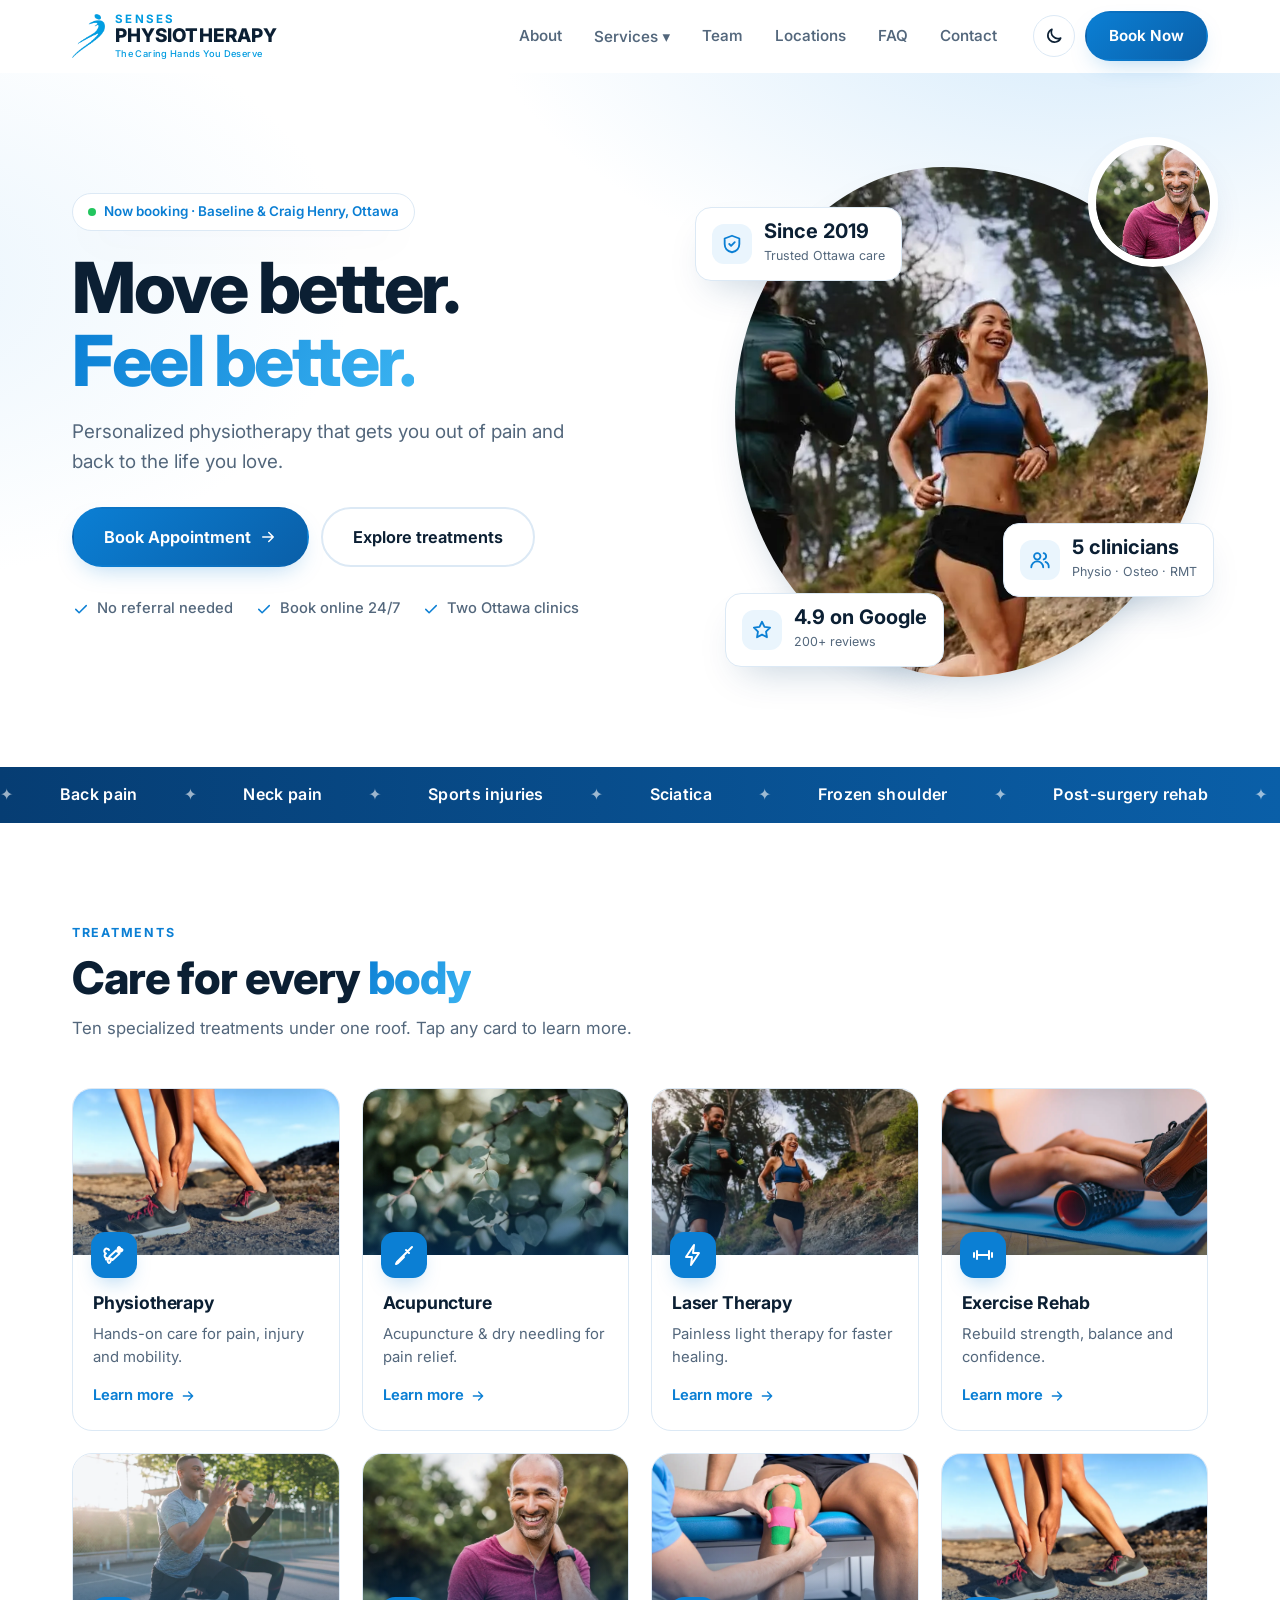
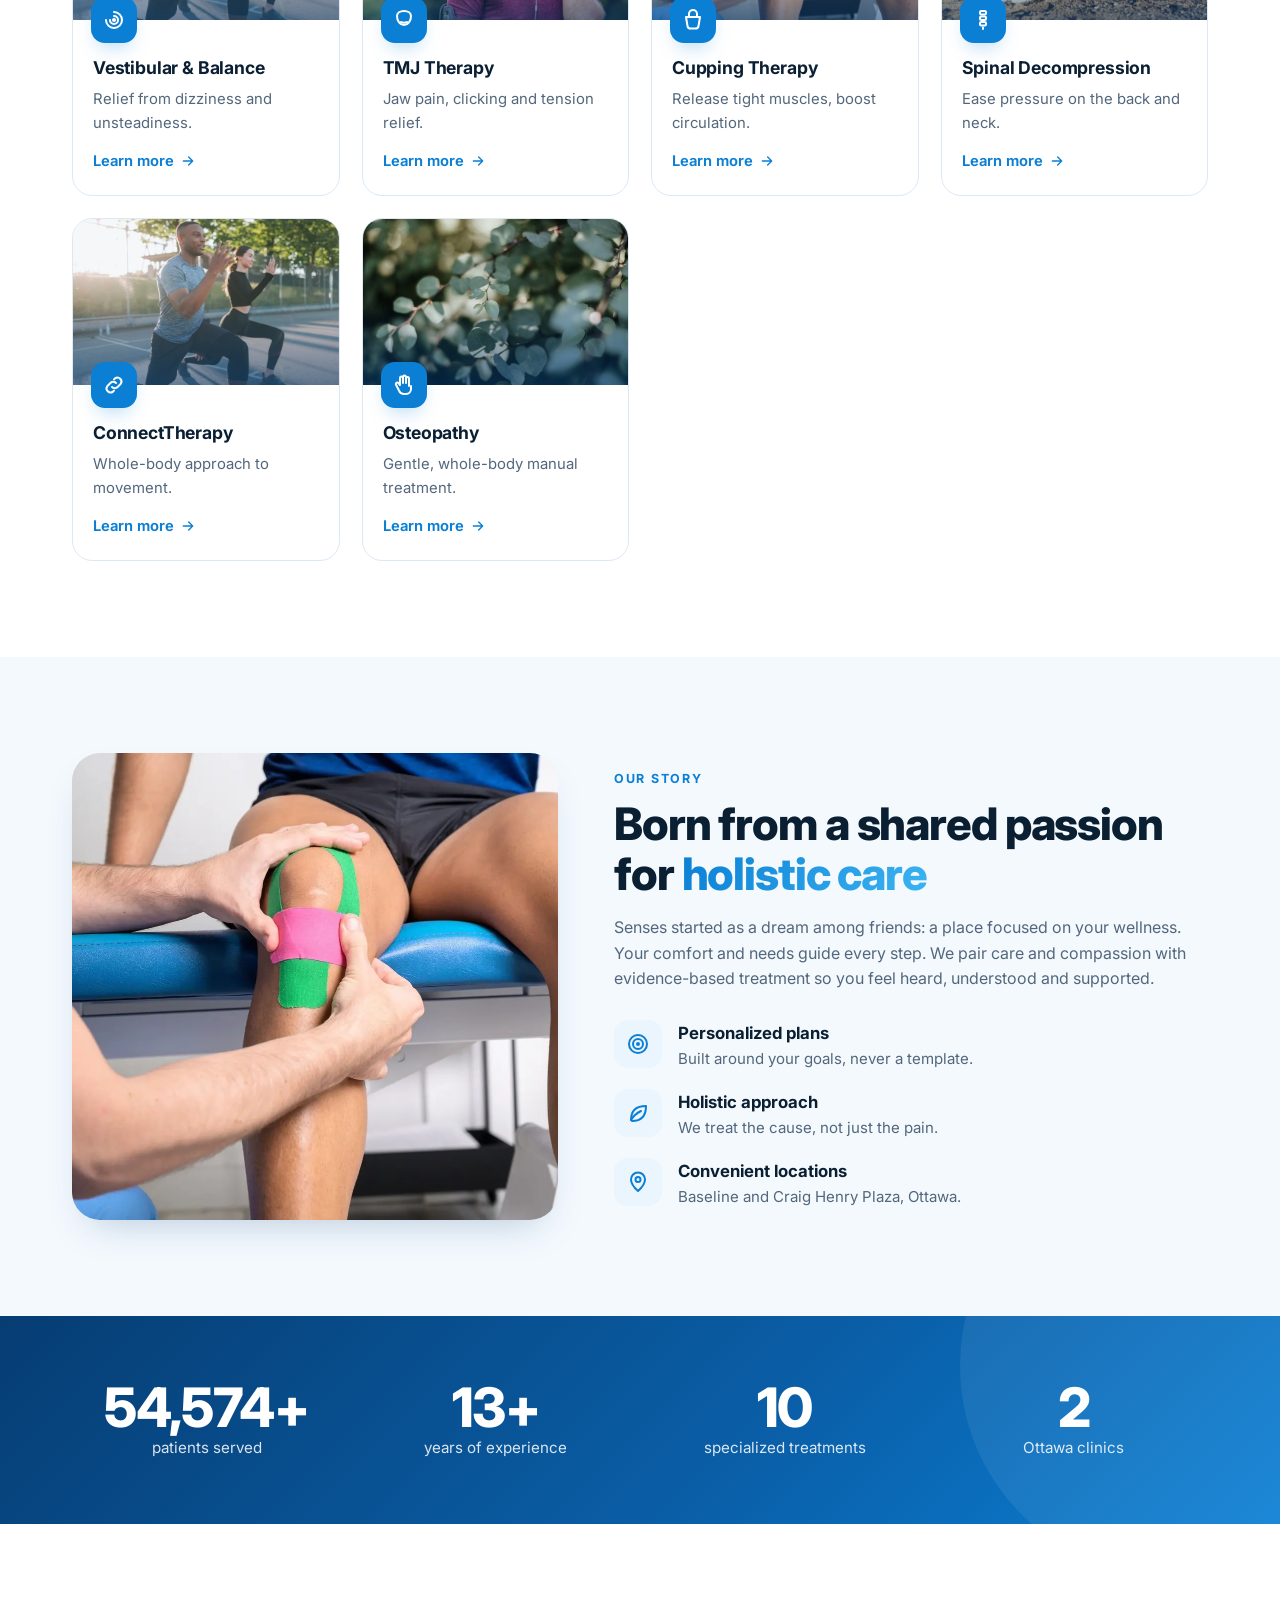
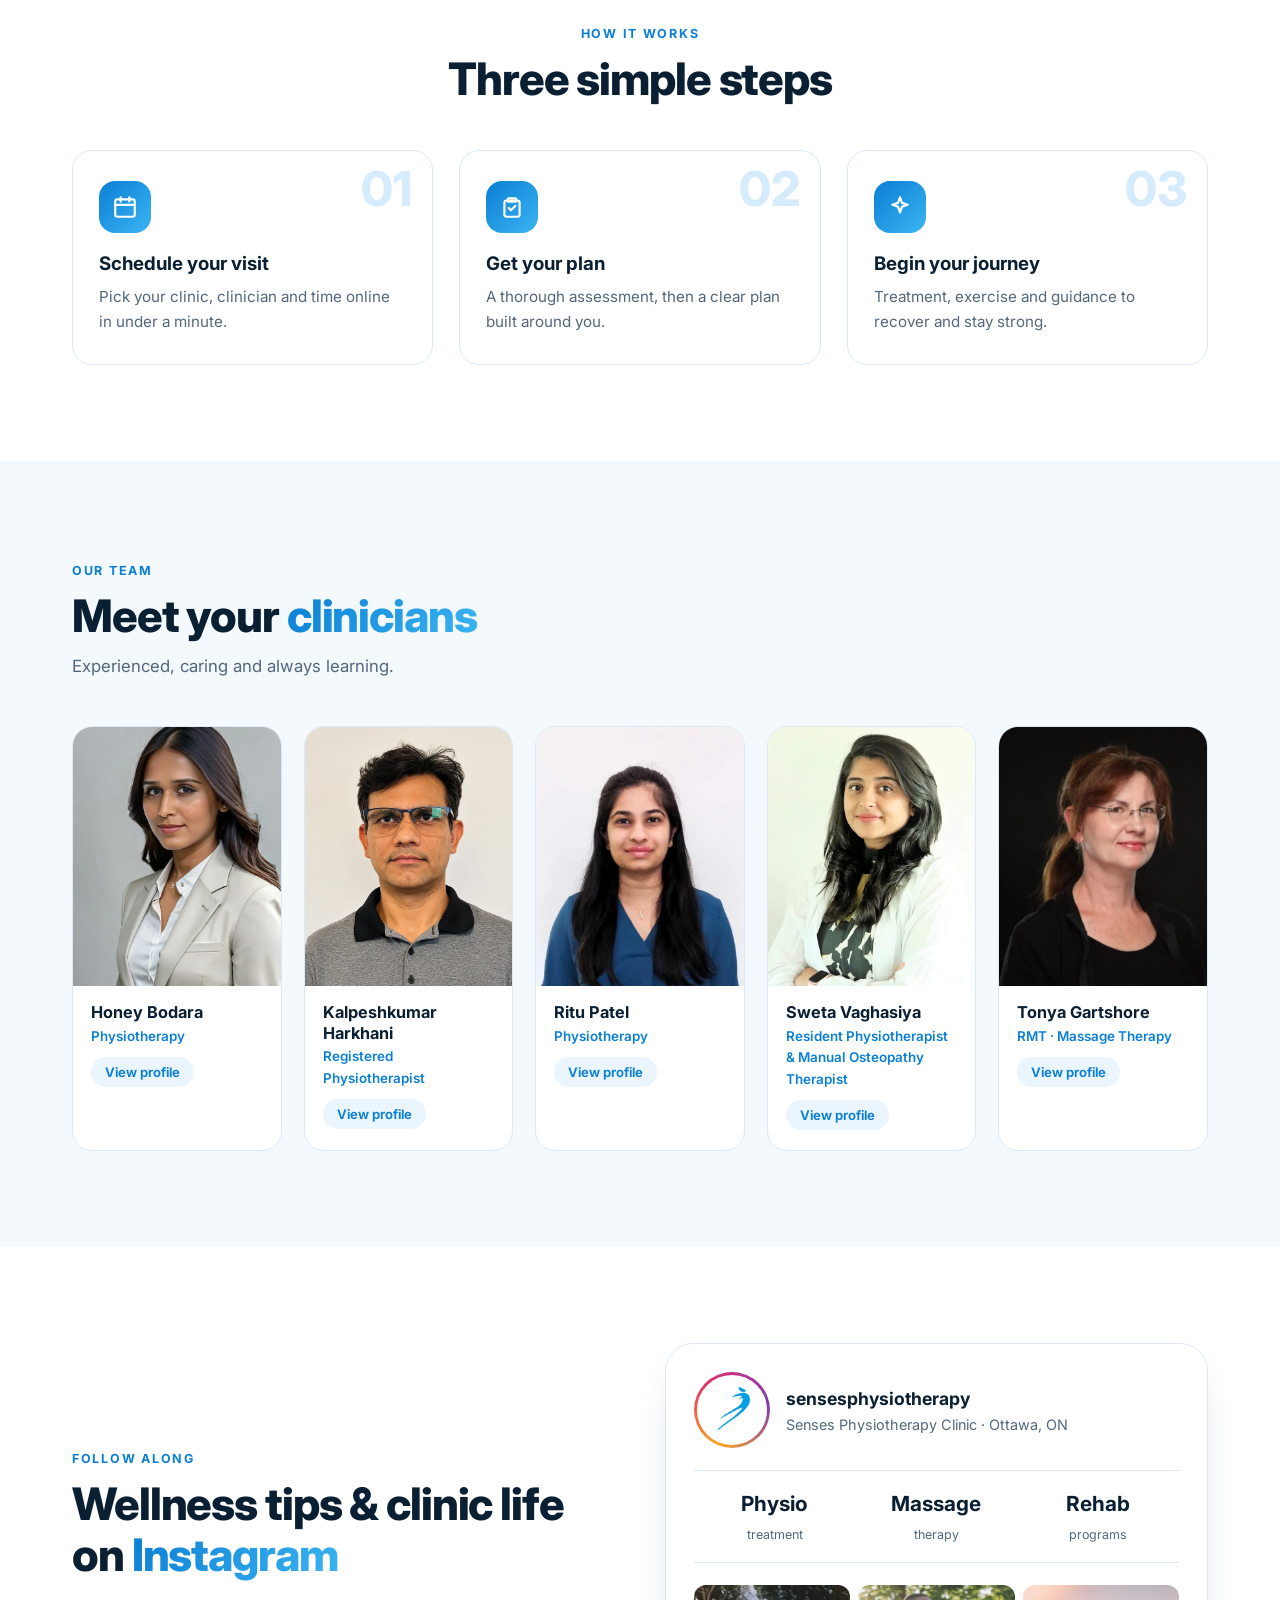
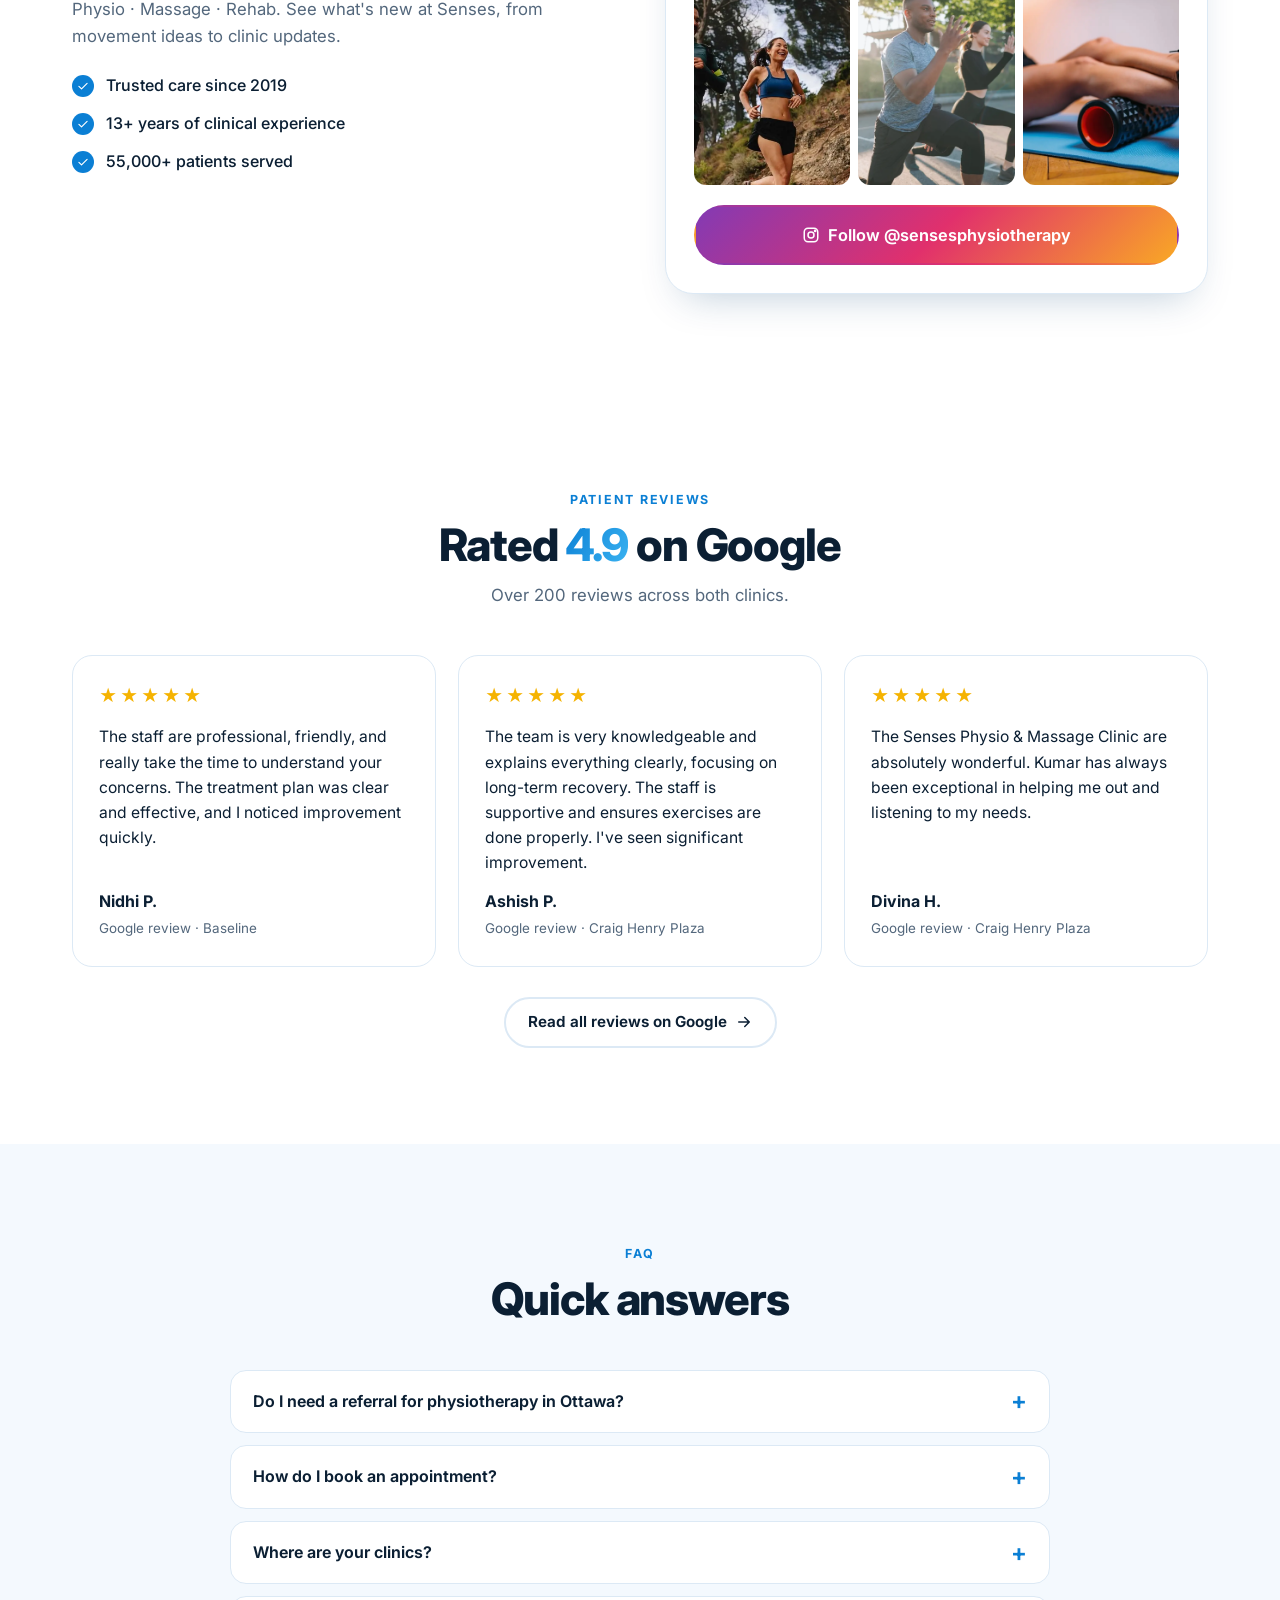
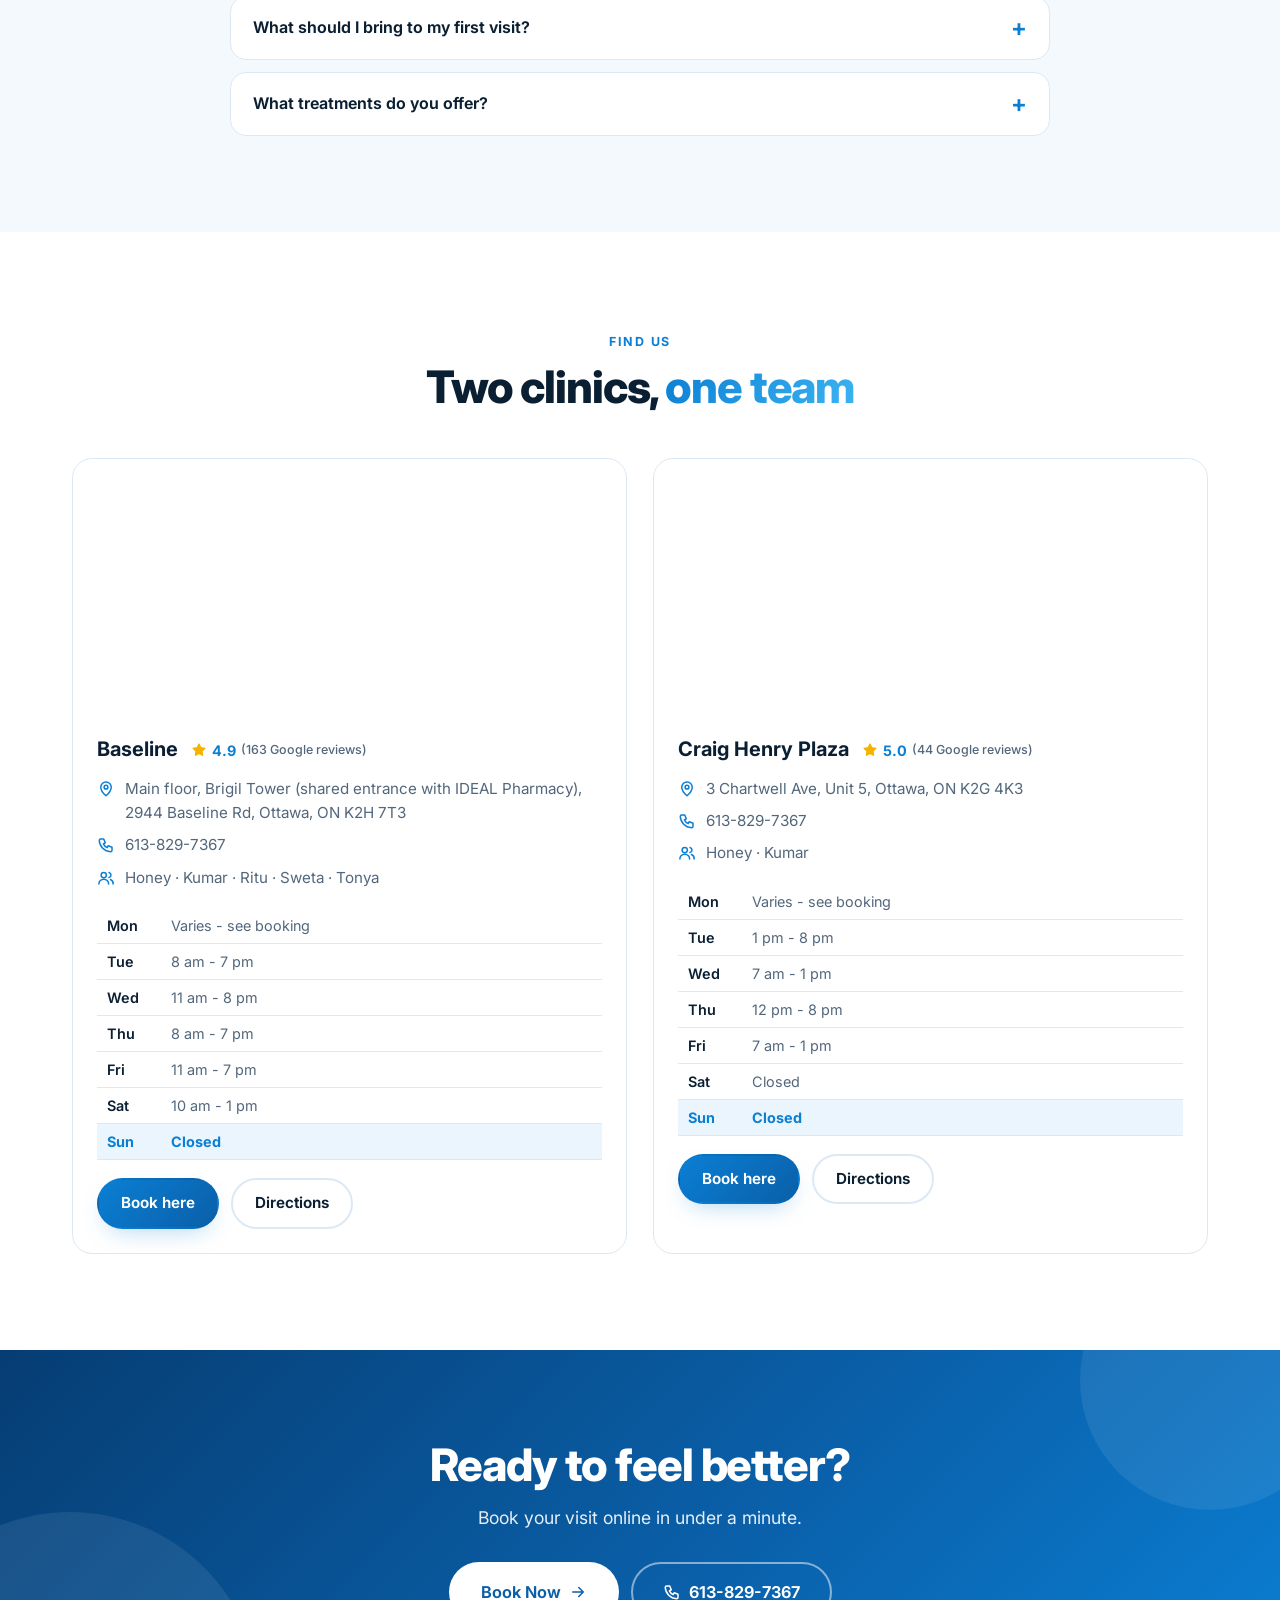
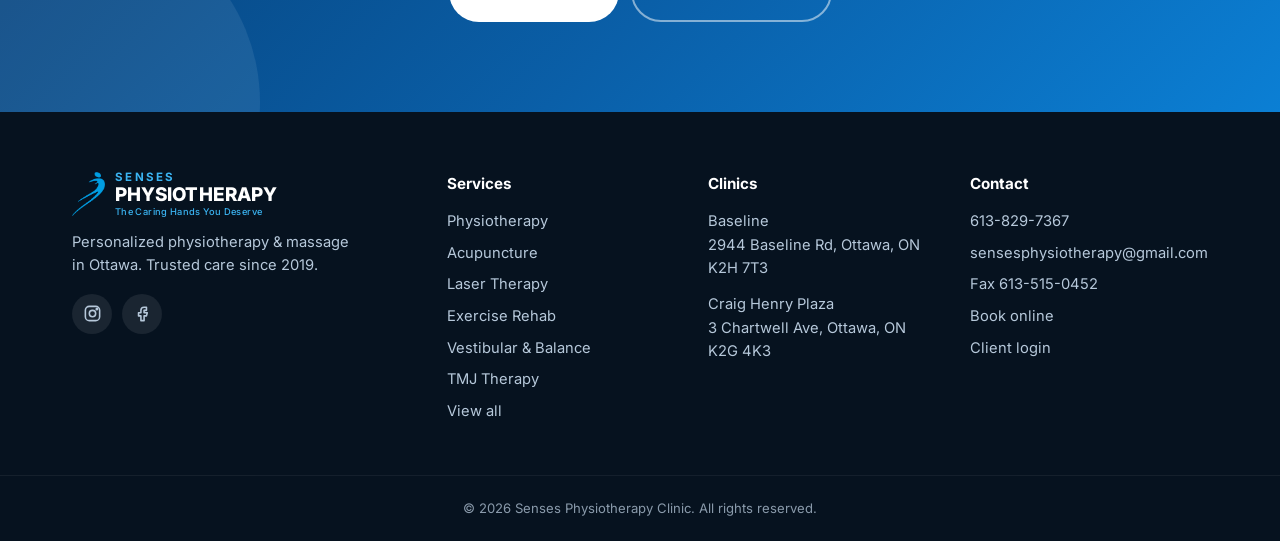
==== commit bc7c8f44: "Add Vercel Web Analytics Co-Authored-By: Claude Sonnet 5.5 <noreply@anthropic.com>" ====
--- a/index.html
+++ b/index.html
@@ -142,4 +142,6 @@
 <a class="btn btn-primary btn-lg float-book" href="https://kumar.janeapp.com/">Book Now <svg class="" width="20" height="20" viewBox="0 0 24 24" fill="none" stroke="currentColor" stroke-width="2" stroke-linecap="round" stroke-linejoin="round" aria-hidden="true"><path d="M5 12h14M13 6l6 6-6 6"/></svg></a>
 <a class="icon-btn to-top" href="#top" aria-label="Back to top"><svg class="" width="20" height="20" viewBox="0 0 24 24" fill="none" stroke="currentColor" stroke-width="2" stroke-linecap="round" stroke-linejoin="round" aria-hidden="true"><path d="M12 19V5M6 11l6-6 6 6"/></svg></a>
 <script src="js/main.js?v=ed77dfa5" defer></script>
+<script>window.va=window.va||function(){(window.vaq=window.vaq||[]).push(arguments)};</script>
+<script defer src="/_vercel/insights/script.js"></script>
 </body></html>
